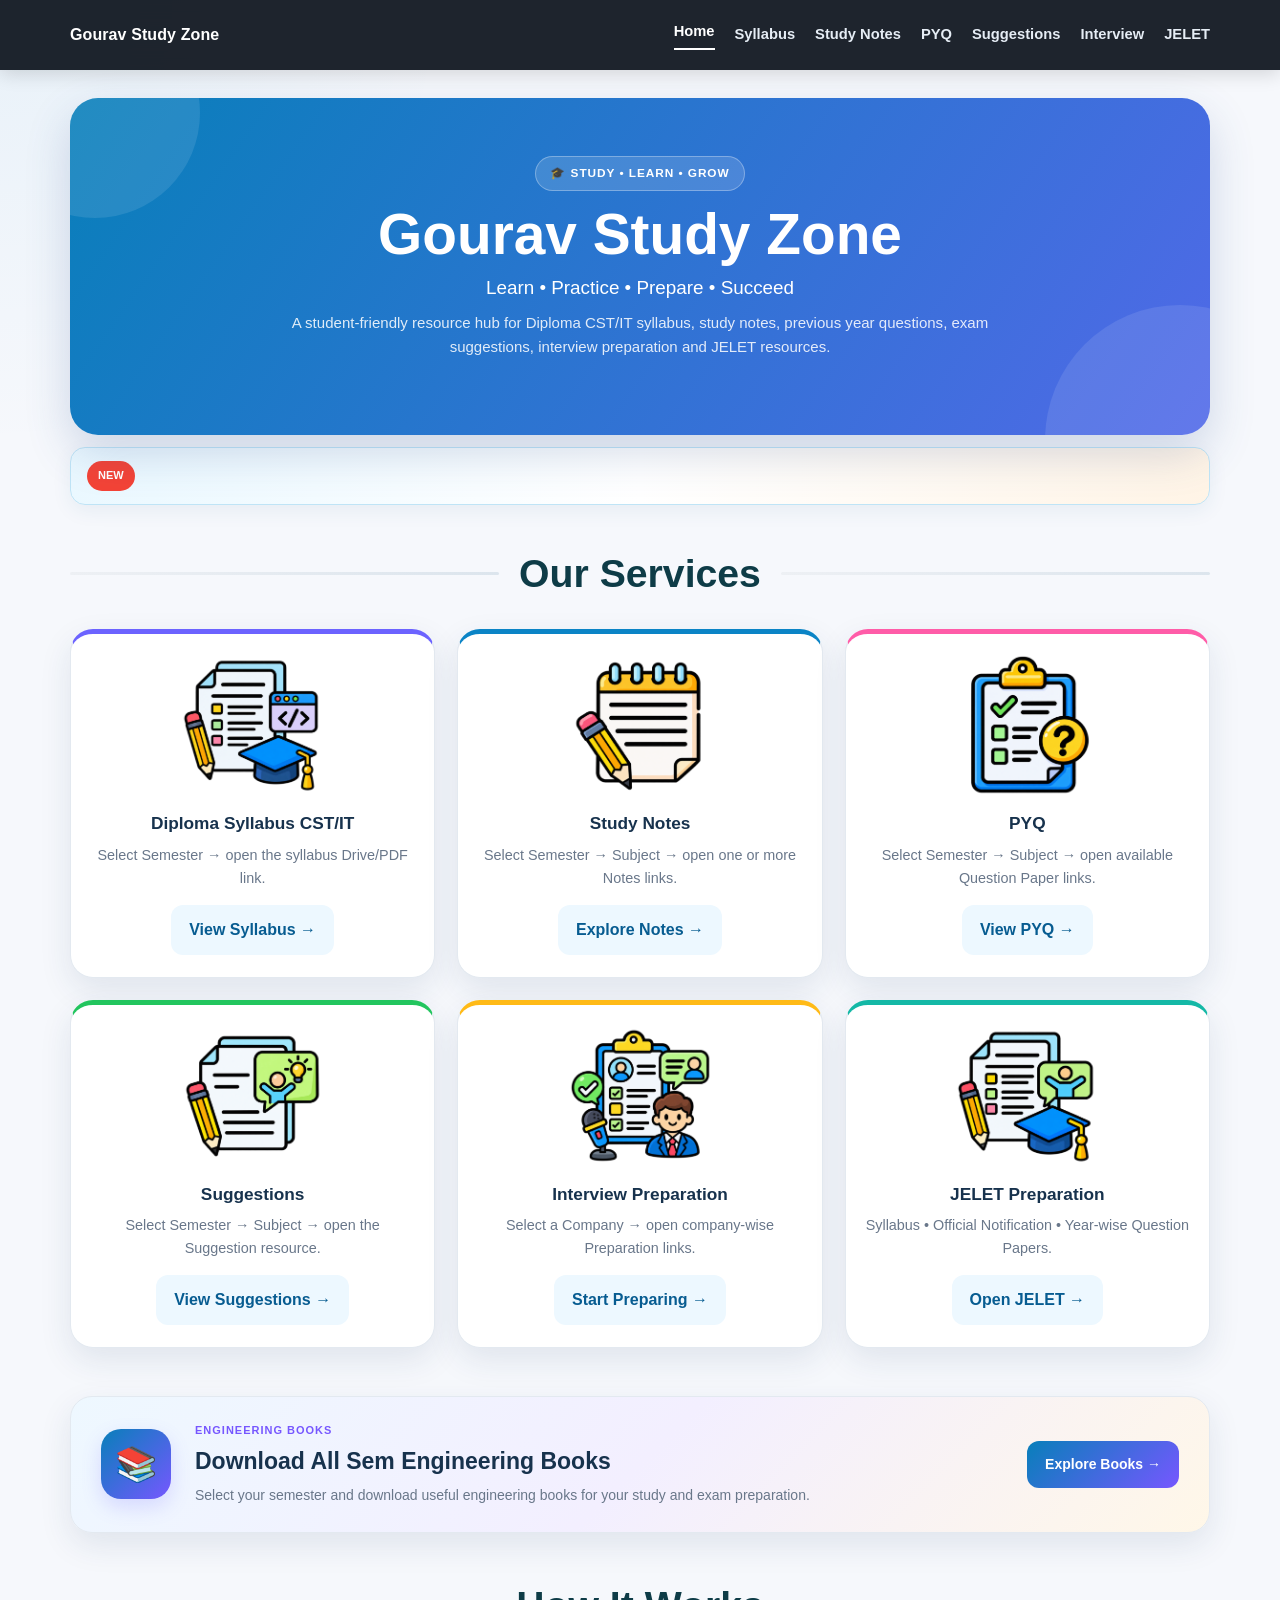
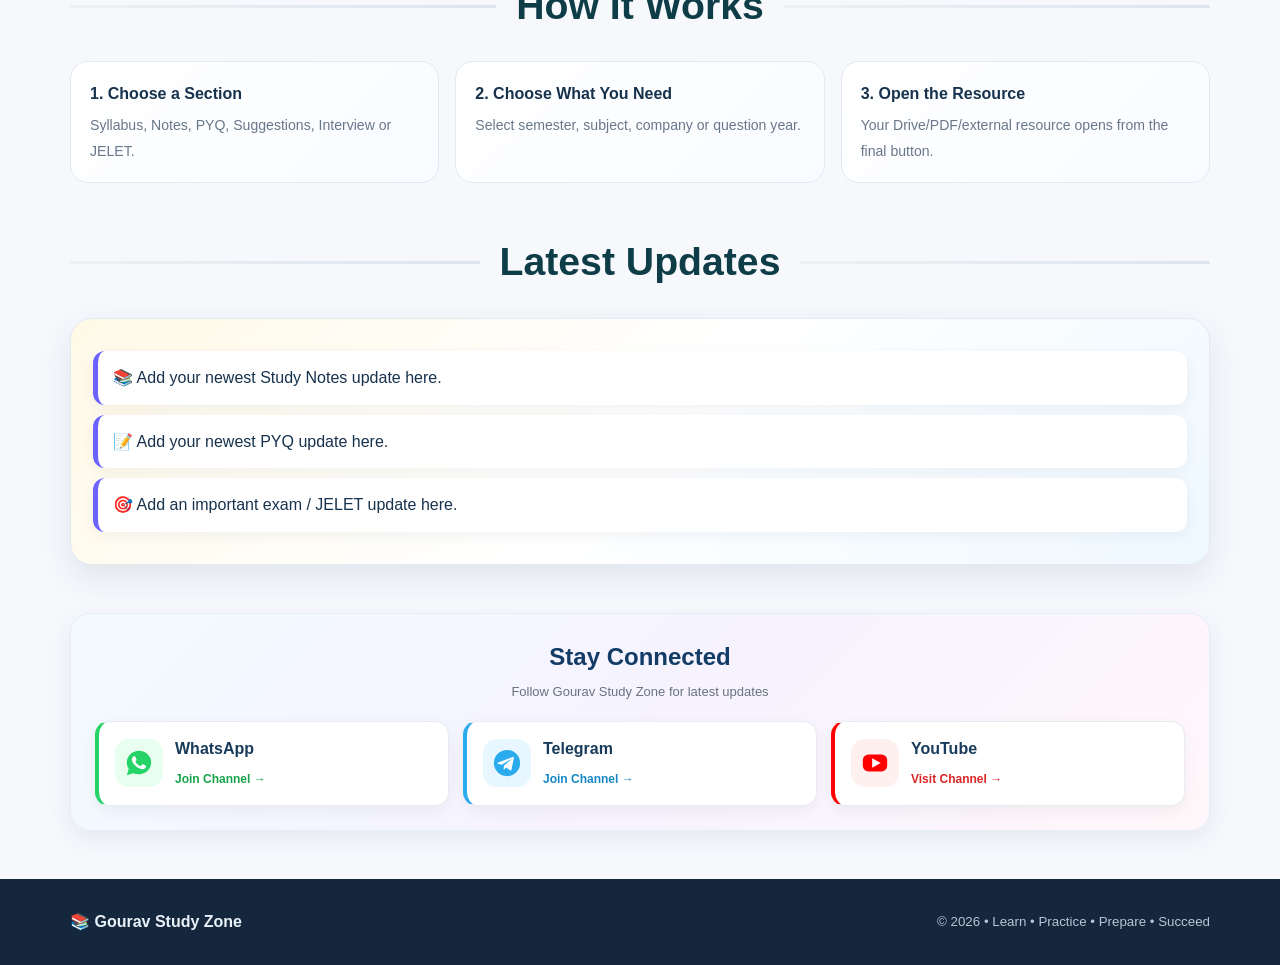
==== index.html @ ca278b8b "Remove hero actions from index.html Removed hero actions section with links to study notes and previ" ====
<!DOCTYPE html>
<html lang="en">
<head>
<meta charset="UTF-8">
<meta name="viewport" content="width=device-width,initial-scale=1">
<meta name="theme-color" content="#121922">
<title>Home | Gourav Study Zone</title>
<link rel="stylesheet" href="style.css">
</head>
<body>
<header class="site-header">
  <div class="container nav">
    <a class="brand" href="index.html"><span class="brand-logo">GS</span><span>Gourav Study Zone</span></a>
    <button class="menu-btn" aria-label="Open menu">☰</button>
    <nav class="nav-links"><a class="active" href="index.html">Home</a>
<a class="" href="syllabus.html">Syllabus</a>
<a class="" href="study-notes.html">Study Notes</a>
<a class="" href="pyq.html">PYQ</a>
<a class="" href="suggestions.html">Suggestions</a>
<a class="" href="interview.html">Interview</a>
<a class="" href="jelet.html">JELET</a></nav>
  </div>
</header>
<main class="container">

<section class="hero">
  <div class="hero-inner">
    <span class="hero-badge">🎓 STUDY • LEARN • GROW</span>
    <h1>Gourav Study Zone</h1>
    <p class="lead">Learn • Practice • Prepare • Succeed</p>
    <p class="desc">A student-friendly resource hub for Diploma CST/IT syllabus, study notes, previous year questions, exam suggestions, interview preparation and JELET resources.</p>

  </div>
</section>

<div class="notification">
  <span class="new-badge">NEW</span>
  <div class="ticker"><span data-notification></span></div>
</div>

<div class="section-heading"><h2>Our Services</h2></div>

<section class="services">
  <article class="service-card">
    <img class="service-icon" src="assets/icons/syllabus.png" alt="Diploma syllabus">
    <h3>Diploma Syllabus CST/IT</h3>
    <p>Select Semester → open the syllabus Drive/PDF link.</p>
    <a class="btn btn-soft" href="syllabus.html">View Syllabus →</a>
  </article>

  <article class="service-card">
    <img class="service-icon" src="assets/icons/notes.png" alt="Study notes">
    <h3>Study Notes</h3>
    <p>Select Semester → Subject → open one or more Notes links.</p>
    <a class="btn btn-soft" href="study-notes.html">Explore Notes →</a>
  </article>

  <article class="service-card">
    <img class="service-icon" src="assets/icons/pyq.png" alt="PYQ">
    <h3>PYQ</h3>
    <p>Select Semester → Subject → open available Question Paper links.</p>
    <a class="btn btn-soft" href="pyq.html">View PYQ →</a>
  </article>

  <article class="service-card">
    <img class="service-icon" src="assets/icons/suggestions.png" alt="Exam suggestions">
    <h3>Suggestions</h3>
    <p>Select Semester → Subject → open the Suggestion resource.</p>
    <a class="btn btn-soft" href="suggestions.html">View Suggestions →</a>
  </article>

  <article class="service-card">
    <img class="service-icon" src="assets/icons/interview.png" alt="Interview preparation">
    <h3>Interview Preparation</h3>
    <p>Select a Company → open company-wise Preparation links.</p>
    <a class="btn btn-soft" href="interview.html">Start Preparing →</a>
  </article>

  <article class="service-card">
    <img class="service-icon" src="assets/icons/jelet.png" alt="JELET preparation">
    <h3>JELET Preparation</h3>
    <p>Syllabus • Official Notification • Year-wise Question Papers.</p>
    <a class="btn btn-soft" href="jelet.html">Open JELET →</a>
  </article>
</section>

  <!-- =========================================
     ENGINEERING BOOKS SECTION
========================================= -->

<section class="books-home-section">

  <div class="books-home-icon">📚</div>

  <div class="books-home-content">
    <span class="books-small-title">ENGINEERING BOOKS</span>

    <h2>Download All Sem Engineering Books</h2>

    <p>
      Select your semester and download useful engineering books
      for your study and exam preparation.
    </p>
  </div>

  <a class="books-home-btn" href="books.html">
    Explore Books →
  </a>

</section>

</section>

<div class="section-heading"><h2>How It Works</h2></div>
<section class="how">
  <div class="how-card"><strong>1. Choose a Section</strong><span>Syllabus, Notes, PYQ, Suggestions, Interview or JELET.</span></div>
  <div class="how-card"><strong>2. Choose What You Need</strong><span>Select semester, subject, company or question year.</span></div>
  <div class="how-card"><strong>3. Open the Resource</strong><span>Your Drive/PDF/external resource opens from the final button.</span></div>
</section>

<div class="section-heading"><h2>Latest Updates</h2></div>
<section class="updates" data-updates></section>

<!-- =========================
     SOCIAL MEDIA
========================= -->

<section class="compact-social">

  <div class="compact-social-title">
    <h2>Stay Connected</h2>
    <p>Follow Gourav Study Zone for latest updates</p>
  </div>

  <div class="compact-social-grid">

    <!-- WhatsApp -->
    <a
      class="compact-social-card whatsapp-card"
      href="https://whatsapp.com/channel/0029VbCXHK9BlHpl02dTrw2X"
      target="_blank"
      rel="noopener noreferrer">

      <div class="compact-icon whatsapp-icon">
        <svg viewBox="0 0 32 32">
          <path
            fill="#25D366"
            d="M16 3C8.83 3 3 8.59 3 15.47c0 2.39.71 4.73 2.06 6.73L3 29l7.03-1.96A13.4 13.4 0 0016 28c7.17 0 13-5.59 13-12.53S23.17 3 16 3z"/>
          <path
            fill="white"
            d="M22.77 18.62c-.37-.18-2.18-1.04-2.52-1.16-.34-.12-.59-.18-.84.18-.25.36-.97 1.16-1.19 1.4-.22.24-.43.27-.81.09-2.2-1.06-3.65-1.89-5.11-4.29-.39-.65.39-.6 1.1-2 .12-.24.06-.45-.03-.63-.09-.18-.84-1.95-1.15-2.67-.3-.72-.61-.62-.84-.63h-.72c-.25 0-.65.09-.99.45-.34.36-1.31 1.25-1.31 3.04 0 1.79 1.34 3.52 1.52 3.76.19.24 2.63 3.9 6.38 5.47.89.37 1.59.59 2.13.75.89.27 1.71.23 2.35.14.72-.1 2.18-.87 2.49-1.71.31-.84.31-1.56.22-1.71-.09-.15-.34-.24-.71-.42z"/>
        </svg>
      </div>

      <div class="compact-social-info">
        <h3>WhatsApp</h3>
        <span>Join Channel →</span>
      </div>

    </a>


    <!-- Telegram -->
    <a
      class="compact-social-card telegram-card"
      href="https://t.me/+R5hBGUel7q0bHNht"
      target="_blank"
      rel="noopener noreferrer">

      <div class="compact-icon telegram-icon">
        <svg viewBox="0 0 32 32">
          <circle cx="16" cy="16" r="14" fill="#2AABEE"/>
          <path
            fill="white"
            d="M23.5 9.5L20.8 23c-.2.95-.75 1.18-1.52.73l-4.1-2.93-1.98 1.85c-.22.21-.4.38-.82.38l.29-4.03 7.54-6.59c.33-.28-.07-.44-.51-.16l-9.32 5.66-4.01-1.21c-.87-.27-.89-.84.18-1.24l15.67-5.85c.73-.26 1.36.17 1.28.89z"/>
        </svg>
      </div>

      <div class="compact-social-info">
        <h3>Telegram</h3>
        <span>Join Channel →</span>
      </div>

    </a>


    <!-- YouTube -->
    <a
      class="compact-social-card youtube-card"
      href="https://youtube.com/@gouravstudyzone"
      target="_blank"
      rel="noopener noreferrer">

      <div class="compact-icon youtube-icon">
        <svg viewBox="0 0 32 32">
          <rect x="3" y="7" width="26" height="18" rx="6" fill="#FF0000"/>
          <polygon points="13,11 22,16 13,21" fill="white"/>
        </svg>
      </div>

      <div class="compact-social-info">
        <h3>YouTube</h3>
        <span>Visit Channel →</span>
      </div>

    </a>

  </div>

</section>

</main>
<footer class="site-footer">
  <div class="container footer-inner">
    <strong>📚 Gourav Study Zone</strong>
    <small>© <span data-year></span> • Learn • Practice • Prepare • Succeed</small>
  </div>
</footer>
<script src="data.js"></script>
<script src="script.js"></script>

</body>
</html>
---- style.css ----
:root{
  --bg:#f6f8fc;
  --surface:#ffffff;
  --surface-soft:#f9fbfe;
  --text:#17324d;
  --muted:#69778a;
  --blue:#0b84c6;
  --blue-dark:#075c91;
  --purple:#6c63ff;
  --teal:#14b8a6;
  --pink:#ff5ca8;
  --yellow:#ffba17;
  --green:#22c55e;
  --red:#f44336;
  --border:#e3e9f0;
  --shadow:0 12px 32px rgba(27,63,97,.10);
  --shadow-hover:0 18px 42px rgba(27,63,97,.16);
}

*{box-sizing:border-box}
html{scroll-behavior:smooth}
body{
  margin:0;
  background:
    radial-gradient(circle at top left, rgba(11,132,198,.06), transparent 28rem),
    var(--bg);
  color:var(--text);
  font-family:Inter,Arial,Helvetica,sans-serif;
  line-height:1.6;
}
img{max-width:100%;display:block}
a{color:inherit}
button,input{font:inherit}
.container{width:min(1140px,92%);margin-inline:auto}

/* Header */
.site-header{
  position:sticky;
  top:0;
  z-index:100;
  background:rgba(18,25,34,.95);
  backdrop-filter:blur(12px);
  box-shadow:0 4px 18px rgba(0,0,0,.14);
}
.nav{
  min-height:70px;
  display:flex;
  align-items:center;
  justify-content:space-between;
  gap:22px;
}
.brand{
  display:flex;
  align-items:center;
  gap:10px;
  text-decoration:none;
  color:#fff;
  font-weight:900;
  letter-spacing:.1px;
}
.brand-logo{
  width:42px;
  height:42px;
  display:grid;
  place-items:center;
  border-radius:13px;
  background:linear-gradient(135deg,var(--blue),var(--purple));
  box-shadow:0 7px 18px rgba(108,99,255,.28);
}
.nav-links{
  display:flex;
  align-items:center;
  gap:20px;
}
.nav-links a{
  color:#e6edf5;
  text-decoration:none;
  font-size:.92rem;
  font-weight:750;
}
.nav-links a:hover,.nav-links a.active{color:#fff}
.nav-links a.active{border-bottom:2px solid #fff;padding-bottom:5px}
.menu-btn{
  display:none;
  border:0;
  color:#fff;
  background:#263442;
  border-radius:10px;
  padding:9px 12px;
  cursor:pointer;
}

/* Hero */
.hero{
  position:relative;
  overflow:hidden;
  margin:28px auto 12px;
  padding:58px 24px 52px;
  text-align:center;
  border-radius:28px;
  color:#fff;
  background:linear-gradient(125deg,#087fba,#5169e8,#7657ff,#14b8a6);
  background-size:300% 300%;
  animation:heroGradient 10s ease infinite;
  box-shadow:0 18px 46px rgba(43,78,145,.20);
}
@keyframes heroGradient{
  0%{background-position:0% 50%}
  50%{background-position:100% 50%}
  100%{background-position:0% 50%}
}
.hero::before,.hero::after{
  content:"";
  position:absolute;
  border-radius:50%;
  background:rgba(255,255,255,.10);
}
.hero::before{width:210px;height:210px;left:-80px;top:-90px}
.hero::after{width:270px;height:270px;right:-105px;bottom:-140px}
.hero-inner{position:relative;z-index:2}
.hero-badge{
  display:inline-block;
  padding:7px 14px;
  border:1px solid rgba(255,255,255,.30);
  background:rgba(255,255,255,.14);
  border-radius:999px;
  font-size:.74rem;
  font-weight:850;
  letter-spacing:.08em;
}
.hero h1{
  margin:14px 0 8px;
  font-size:clamp(2.1rem,5.6vw,3.55rem);
  line-height:1.05;
}
.hero .lead{font-size:clamp(1rem,2vw,1.18rem);margin:0 0 8px}
.hero .desc{
  max-width:720px;
  margin:0 auto 24px;
  color:rgba(255,255,255,.86);
  font-size:.94rem;
}
.hero-actions{display:flex;justify-content:center;gap:12px;flex-wrap:wrap}
.btn{
  display:inline-flex;
  align-items:center;
  justify-content:center;
  gap:8px;
  padding:12px 18px;
  border-radius:12px;
  text-decoration:none;
  font-weight:850;
  border:0;
  cursor:pointer;
  transition:.25s ease;
}
.btn:hover{transform:translateY(-3px)}
.btn-primary{background:linear-gradient(135deg,#ffd853,#ffb300);color:#193550}
.btn-light{background:#fff;color:var(--blue)}
.btn-blue{background:var(--blue);color:#fff}
.btn-soft{background:#edf8ff;color:var(--blue-dark)}
.btn-green{background:#eafbf0;color:#14833c}

/* Ticker */
.notification{
  display:flex;
  align-items:center;
  gap:12px;
  margin:12px auto 36px;
  padding:13px 16px;
  border-radius:15px;
  border:1px solid #bfe4f6;
  background:linear-gradient(90deg,#eaf8ff,#fff,#fff4e6);
  box-shadow:0 6px 20px rgba(31,86,129,.07);
  overflow:hidden;
}
.new-badge{
  flex:0 0 auto;
  border-radius:999px;
  background:var(--red);
  color:#fff;
  padding:6px 11px;
  font-size:.69rem;
  font-weight:900;
}
.ticker{overflow:hidden;white-space:nowrap;flex:1}
.ticker span{
  display:inline-block;
  padding-left:100%;
  font-weight:750;
  font-size:.9rem;
  animation:tickerMove 18s linear infinite;
}
@keyframes tickerMove{to{transform:translateX(-100%)}}
.notification:hover .ticker span{animation-play-state:paused}

/* headings */
.section-heading{
  display:flex;
  align-items:center;
  gap:20px;
  margin:38px 0 24px;
}
.section-heading::before,.section-heading::after{
  content:"";
  height:3px;
  flex:1;
  background:linear-gradient(90deg,#edf0f4,#dce5ed);
  border-radius:99px;
}
.section-heading h2{
  margin:0;
  color:#0e3c47;
  white-space:nowrap;
  font-size:clamp(1.7rem,4vw,2.45rem);
}

/* service cards */
.services{
  display:grid;
  grid-template-columns:repeat(3,1fr);
  gap:22px;
  margin-bottom:48px;
}
.service-card{
  background:var(--surface);
  border:1px solid var(--border);
  border-radius:23px;
  padding:18px 18px 22px;
  text-align:center;
  box-shadow:var(--shadow);
  transition:.25s ease;
}
.service-card:hover{transform:translateY(-7px);box-shadow:var(--shadow-hover)}
.service-card:nth-child(1){border-top:5px solid var(--purple)}
.service-card:nth-child(2){border-top:5px solid var(--blue)}
.service-card:nth-child(3){border-top:5px solid var(--pink)}
.service-card:nth-child(4){border-top:5px solid var(--green)}
.service-card:nth-child(5){border-top:5px solid var(--yellow)}
.service-card:nth-child(6){border-top:5px solid var(--teal)}
.service-icon{
  width:150px;
  height:150px;
  object-fit:contain;
  margin:0 auto 8px;
}
.service-card h3{margin:8px 0 6px;font-size:1.08rem}
.service-card p{margin:0 0 15px;color:var(--muted);font-size:.9rem}

/* regular page hero */
.page-hero{
  margin:28px 0 24px;
  padding:38px 26px;
  border-radius:23px;
  background:linear-gradient(135deg,#eaf8ff,#f2efff,#fff8ee);
  border:1px solid var(--border);
  box-shadow:var(--shadow);
}
.page-hero .crumbs{font-size:.83rem;color:var(--muted);margin-bottom:9px}
.page-hero .crumbs a{text-decoration:none;color:var(--blue)}
.page-hero h1{margin:0 0 7px;font-size:clamp(2rem,5vw,3.1rem)}
.page-hero p{margin:0;color:var(--muted)}

/* Semester cards */
.semester-grid{
  display:grid;
  grid-template-columns:repeat(3,1fr);
  gap:18px;
  margin-bottom:48px;
}
.semester-card{
  position:relative;
  overflow:hidden;
  background:#fff;
  border:1px solid var(--border);
  border-radius:20px;
  padding:24px;
  box-shadow:var(--shadow);
  transition:.25s ease;
}
.semester-card::after{
  content:"";
  position:absolute;
  width:100px;height:100px;border-radius:50%;
  right:-42px;top:-40px;background:rgba(108,99,255,.08)
}
.semester-card:hover{transform:translateY(-5px)}
.semester-number{
  display:inline-flex;
  width:46px;height:46px;
  align-items:center;justify-content:center;
  border-radius:13px;
  background:linear-gradient(135deg,#e9f7ff,#f0edff);
  font-weight:900;
  color:var(--purple);
}
.semester-card h3{margin:12px 0 5px}
.semester-card p{color:var(--muted);font-size:.9rem;margin:0 0 14px}

/* Subject / resource cards */
.toolbar{
  display:flex;
  justify-content:space-between;
  align-items:center;
  gap:14px;
  flex-wrap:wrap;
  margin:4px 0 20px;
}
.search{
  width:min(430px,100%);
  border:1px solid var(--border);
  border-radius:12px;
  background:#fff;
  padding:12px 14px;
  outline:none;
}
.search:focus{border-color:#9bd7f3;box-shadow:0 0 0 4px rgba(11,132,198,.08)}
.resource-grid{
  display:grid;
  grid-template-columns:repeat(2,1fr);
  gap:18px;
  margin-bottom:48px;
}
.resource-card{
  background:#fff;
  border:1px solid var(--border);
  border-radius:20px;
  padding:22px;
  box-shadow:var(--shadow);
}
.resource-card h3{margin:0 0 5px}
.resource-card .meta{color:var(--muted);font-size:.88rem;margin-bottom:14px}
.link-list{display:grid;gap:10px}
.resource-link{
  display:flex;
  align-items:center;
  justify-content:space-between;
  gap:14px;
  padding:11px 13px;
  border-radius:11px;
  border:1px solid var(--border);
  background:#f8fafc;
  text-decoration:none;
  font-weight:750;
  font-size:.9rem;
}
.resource-link:hover{background:#edf8ff;border-color:#c6e8f7}
.resource-link.disabled{opacity:.58;cursor:not-allowed}
.resource-link small{font-weight:700;color:var(--blue)}
.empty{
  padding:32px;
  border:1px dashed #cfd9e3;
  background:#fff;
  border-radius:18px;
  text-align:center;
  color:var(--muted);
  grid-column:1/-1;
}

/* Interview */
.company-grid{
  display:grid;
  grid-template-columns:repeat(2,1fr);
  gap:18px;
  margin-bottom:48px;
}
.company-card{
  background:#fff;border:1px solid var(--border);border-radius:20px;padding:22px;box-shadow:var(--shadow)
}
.company-title{display:flex;align-items:center;gap:12px;margin-bottom:12px}
.company-avatar{
  width:48px;height:48px;border-radius:14px;display:grid;place-items:center;
  background:linear-gradient(135deg,#eaf8ff,#f1efff);font-size:1.5rem
}
.company-card h3{margin:0}
.company-card p{margin:3px 0 0;color:var(--muted);font-size:.88rem}

/* JELET */
.jelet-top{
  display:grid;
  grid-template-columns:repeat(2,1fr);
  gap:18px;
  margin-bottom:28px;
}
.jelet-feature{
  background:#fff;border:1px solid var(--border);border-radius:20px;padding:24px;box-shadow:var(--shadow)
}
.jelet-feature .big-icon{font-size:2.3rem}
.jelet-feature h3{margin:8px 0 6px}
.jelet-feature p{color:var(--muted);font-size:.9rem}

/* How it works */
.how{
  display:grid;
  grid-template-columns:repeat(3,1fr);
  gap:16px;
  margin-bottom:48px;
}
.how-card{
  background:linear-gradient(135deg,#fff,#f8fbff);
  border:1px solid var(--border);
  border-radius:18px;
  padding:19px;
}
.how-card strong{display:block;margin-bottom:5px}
.how-card span{color:var(--muted);font-size:.88rem}

/* Latest */
.updates{
  background:linear-gradient(135deg,#fff9e7,#fff,#eef8ff);
  border:1px solid var(--border);
  border-radius:22px;
  padding:22px;
  box-shadow:var(--shadow);
  margin-bottom:48px;
}
.update-item{
  background:#fff;
  padding:14px 15px;
  margin:10px 0;
  border-radius:12px;
  border-left:5px solid var(--purple);
  box-shadow:0 4px 14px rgba(24,53,80,.06);
}

/* Footer */
.site-footer{
  margin-top:48px;
  background:#14273d;
  color:#eaf1f8;
  padding:30px 0;
}
.footer-inner{
  display:flex;align-items:center;justify-content:space-between;gap:20px;flex-wrap:wrap
}
.footer-inner small{color:#b8c5d3}

/* Utilities */
.hidden{display:none!important}
.notice-box{
  padding:14px 16px;
  margin:0 0 22px;
  border-radius:14px;
  background:#fff8df;
  border:1px solid #eedc9a;
  color:#68530d;
  font-size:.9rem;
}

@media(max-width:920px){
  .services,.semester-grid{grid-template-columns:repeat(2,1fr)}
  .how{grid-template-columns:1fr}
}
@media(max-width:720px){
  .menu-btn{display:block}
  .nav-links{
    display:none;
    position:absolute;
    top:72px;
    left:4%;
    right:4%;
    flex-direction:column;
    align-items:stretch;
    padding:14px;
    background:#1b2836;
    border-radius:14px;
    box-shadow:0 12px 28px rgba(0,0,0,.22);
  }
  .nav-links.open{display:flex}
  .nav-links a{padding:8px 7px}
  .resource-grid,.company-grid,.jelet-top{grid-template-columns:1fr}
}
@media(max-width:620px){
  .container{width:min(94%,1140px)}
  .hero{padding:42px 15px 38px;border-radius:21px}
  .notification{margin-bottom:28px}
  .services,.semester-grid{grid-template-columns:1fr}
  .service-icon{width:132px;height:132px}
  .section-heading{gap:10px}
  .section-heading h2{font-size:1.65rem}
  .page-hero{padding:29px 19px}
}

/* =========================================
   COMPACT SOCIAL MEDIA SECTION
========================================= */

.compact-social{
    margin:32px 0 20px;
    padding:24px;

    border-radius:20px;

    background:
        linear-gradient(
            135deg,
            #F2FAFF,
            #F6F3FF,
            #FFF7FA
        );

    border:1px solid #E7EDF5;

    box-shadow:
        0 8px 24px rgba(30,70,120,0.08);
}


/* Heading */

.compact-social-title{
    text-align:center;
    margin-bottom:18px;
}

.compact-social-title h2{
    margin:0;

    font-size:24px;
    color:#123B66;
}

.compact-social-title p{
    margin:6px 0 0;

    font-size:13px;
    color:#6B7280;
}


/* Grid */

.compact-social-grid{
    display:grid;

    grid-template-columns:
        repeat(3,1fr);

    gap:14px;
}


/* Card */

.compact-social-card{
    display:flex;

    align-items:center;

    gap:12px;

    padding:14px 16px;

    min-height:76px;

    background:#FFFFFF;

    border-radius:14px;

    text-decoration:none;

    color:inherit;

    border:1px solid #E8ECF1;

    box-shadow:
        0 5px 15px rgba(0,0,0,0.05);

    transition:
        transform .25s ease,
        box-shadow .25s ease;
}


.compact-social-card:hover{
    transform:translateY(-4px);

    box-shadow:
        0 10px 22px rgba(0,0,0,0.10);
}


/* Different Cards */

.whatsapp-card{
    border-left:4px solid #25D366;
}

.telegram-card{
    border-left:4px solid #2AABEE;
}

.youtube-card{
    border-left:4px solid #FF0000;
}


/* Icon */

.compact-icon{
    width:48px;
    height:48px;

    flex-shrink:0;

    display:flex;

    align-items:center;
    justify-content:center;

    border-radius:14px;
}


.compact-icon svg{
    width:30px;
    height:30px;
}


.whatsapp-icon{
    background:#E8FFF0;
}

.telegram-icon{
    background:#E8F7FF;
}

.youtube-icon{
    background:#FFF0F0;
}


/* Text */

.compact-social-info{
    text-align:left;
}


.compact-social-info h3{
    margin:0 0 4px;

    font-size:16px;

    color:#183B5B;
}


.compact-social-info span{
    font-size:12px;

    font-weight:700;
}


/* Individual Link Color */

.whatsapp-card span{
    color:#16A34A;
}

.telegram-card span{
    color:#1687C5;
}

.youtube-card span{
    color:#DC2626;
}


/* =========================================
MOBILE
========================================= */

@media(max-width:700px){

    .compact-social{
        padding:18px 14px;
        margin-top:25px;
    }


    .compact-social-title h2{
        font-size:21px;
    }


    .compact-social-grid{
        grid-template-columns:1fr;

        gap:10px;
    }


    .compact-social-card{
        min-height:68px;

        padding:11px 13px;
    }


    .compact-icon{
        width:43px;
        height:43px;
    }


    .compact-icon svg{
        width:27px;
        height:27px;
    }

}

/* ==================================================
SELECTED SUBJECT NOTES - FULL WIDTH ONLY
================================================== */

/* যখন resource-grid এর ভিতরে শুধু একটি resource card থাকবে */
.resource-grid > .resource-card:only-child{
    grid-column:1 / -1;
    width:100%;
    max-width:none;
}


/* Selected subject-এর notes rows পুরো width */
.resource-grid > .resource-card:only-child .link-list{
    width:100%;
}

.resource-grid > .resource-card:only-child .resource-link{
    width:100%;
}

/* Remove GS logo from header */
.brand-logo{
    display:none !important;
}

/* Remove extra gap beside brand text */
.brand{
    gap:0 !important;
}

/* ==================================================
   ENGINEERING BOOKS HOME SECTION
================================================== */

.books-home-section{
    display:flex;
    align-items:center;
    gap:20px;

    margin:10px 0 42px;

    padding:24px 28px;

    border-radius:22px;

    background:
        linear-gradient(
            135deg,
            #eef8ff,
            #f3efff,
            #fff7e8
        );

    border:1px solid var(--border);

    box-shadow:var(--shadow);

    transition:.3s ease;
}

.books-home-section:hover{
    transform:translateY(-4px);
    box-shadow:var(--shadow-hover);
}


/* Icon */

.books-home-icon{
    width:70px;
    height:70px;

    flex-shrink:0;

    display:flex;
    align-items:center;
    justify-content:center;

    border-radius:20px;

    background:
        linear-gradient(
            135deg,
            #087fba,
            #7657ff
        );

    font-size:34px;

    box-shadow:
        0 8px 20px rgba(108,99,255,.20);
}


/* Content */

.books-home-content{
    flex:1;
}

.books-small-title{
    display:block;

    margin-bottom:3px;

    color:#7657ff;

    font-size:11px;
    font-weight:900;

    letter-spacing:1px;
}

.books-home-content h2{
    margin:0 0 5px;

    color:#17324d;

    font-size:23px;
}

.books-home-content p{
    margin:0;

    color:var(--muted);

    font-size:14px;
}


/* Button */

.books-home-btn{
    flex-shrink:0;

    padding:12px 18px;

    border-radius:12px;

    background:
        linear-gradient(
            135deg,
            #087fba,
            #7657ff
        );

    color:white;

    text-decoration:none;

    font-size:14px;
    font-weight:800;

    transition:.25s ease;
}

.books-home-btn:hover{
    transform:translateY(-2px);
}


/* Mobile */

@media(max-width:700px){

    .books-home-section{
        flex-direction:column;

        text-align:center;

        padding:22px 18px;
    }

    .books-home-icon{
        width:60px;
        height:60px;

        font-size:29px;
    }

    .books-home-content h2{
        font-size:20px;
    }

    .books-home-btn{
        width:100%;
    }

}

/* ==================================================
   ENGINEERING BOOK CARDS
================================================== */

.book-card{
    display:flex;

    flex-direction:column;

    justify-content:space-between;

    gap:18px;
}


.book-card-top{
    display:flex;

    align-items:flex-start;

    gap:14px;
}


.book-icon{
    width:50px;
    height:50px;

    flex-shrink:0;

    display:flex;

    align-items:center;
    justify-content:center;

    border-radius:14px;

    background:
        linear-gradient(
            135deg,
            #eaf8ff,
            #f1efff
        );

    font-size:27px;
}


.book-card h3{
    margin:0 0 4px;
}


.book-download{
    width:100%;
}


.book-disabled{
    width:100%;

    background:#f0f3f7;

    color:#8895a5;

    cursor:not-allowed;
}


/* Desktop - Books 2 columns */

#booksGrid{
    grid-template-columns:
        repeat(2,1fr);
}


/* Mobile */

@media(max-width:720px){

    #booksGrid{
        grid-template-columns:1fr;
    }

}

/* Engineering Books section full width */

.books-home-section{
    width:100% !important;
    max-width:none !important;

    display:flex;
    align-items:center;

    gap:24px;

    margin:10px 0 42px;

    padding:25px 30px;
}

.books-home-content{
    flex:1;
}
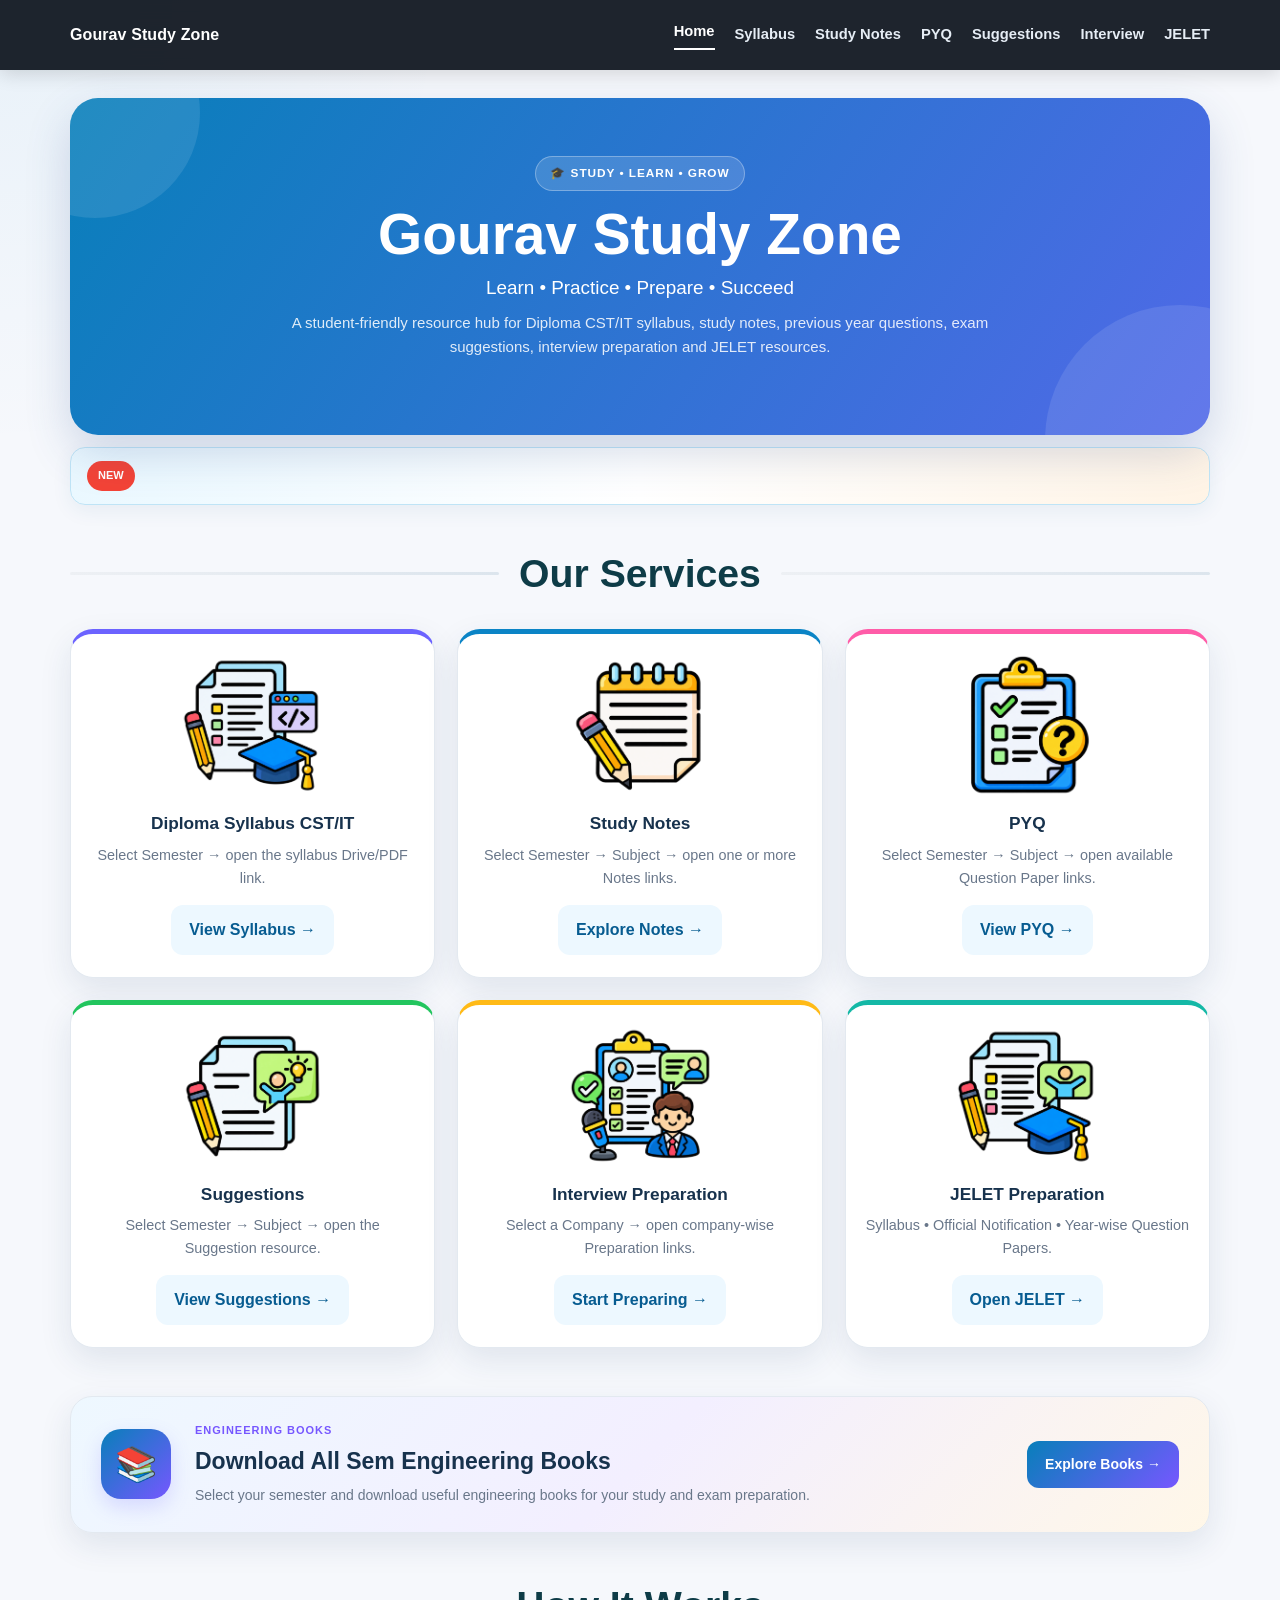
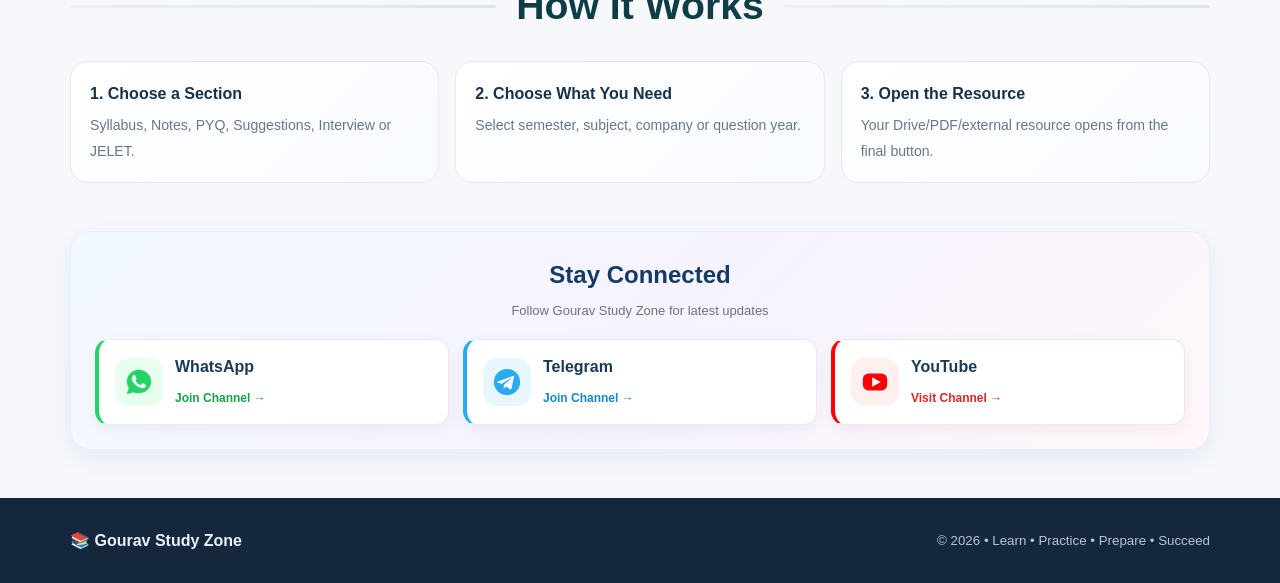
==== commit 79e95424: "Remove 'Latest Updates' section from index.html Removed 'Latest Updates' section and adjusted closin" ====
--- a/index.html
+++ b/index.html
@@ -118,8 +118,6 @@
   <div class="how-card"><strong>3. Open the Resource</strong><span>Your Drive/PDF/external resource opens from the final button.</span></div>
 </section>
 
-<div class="section-heading"><h2>Latest Updates</h2></div>
-<section class="updates" data-updates></section>
 
 <!-- =========================
      SOCIAL MEDIA
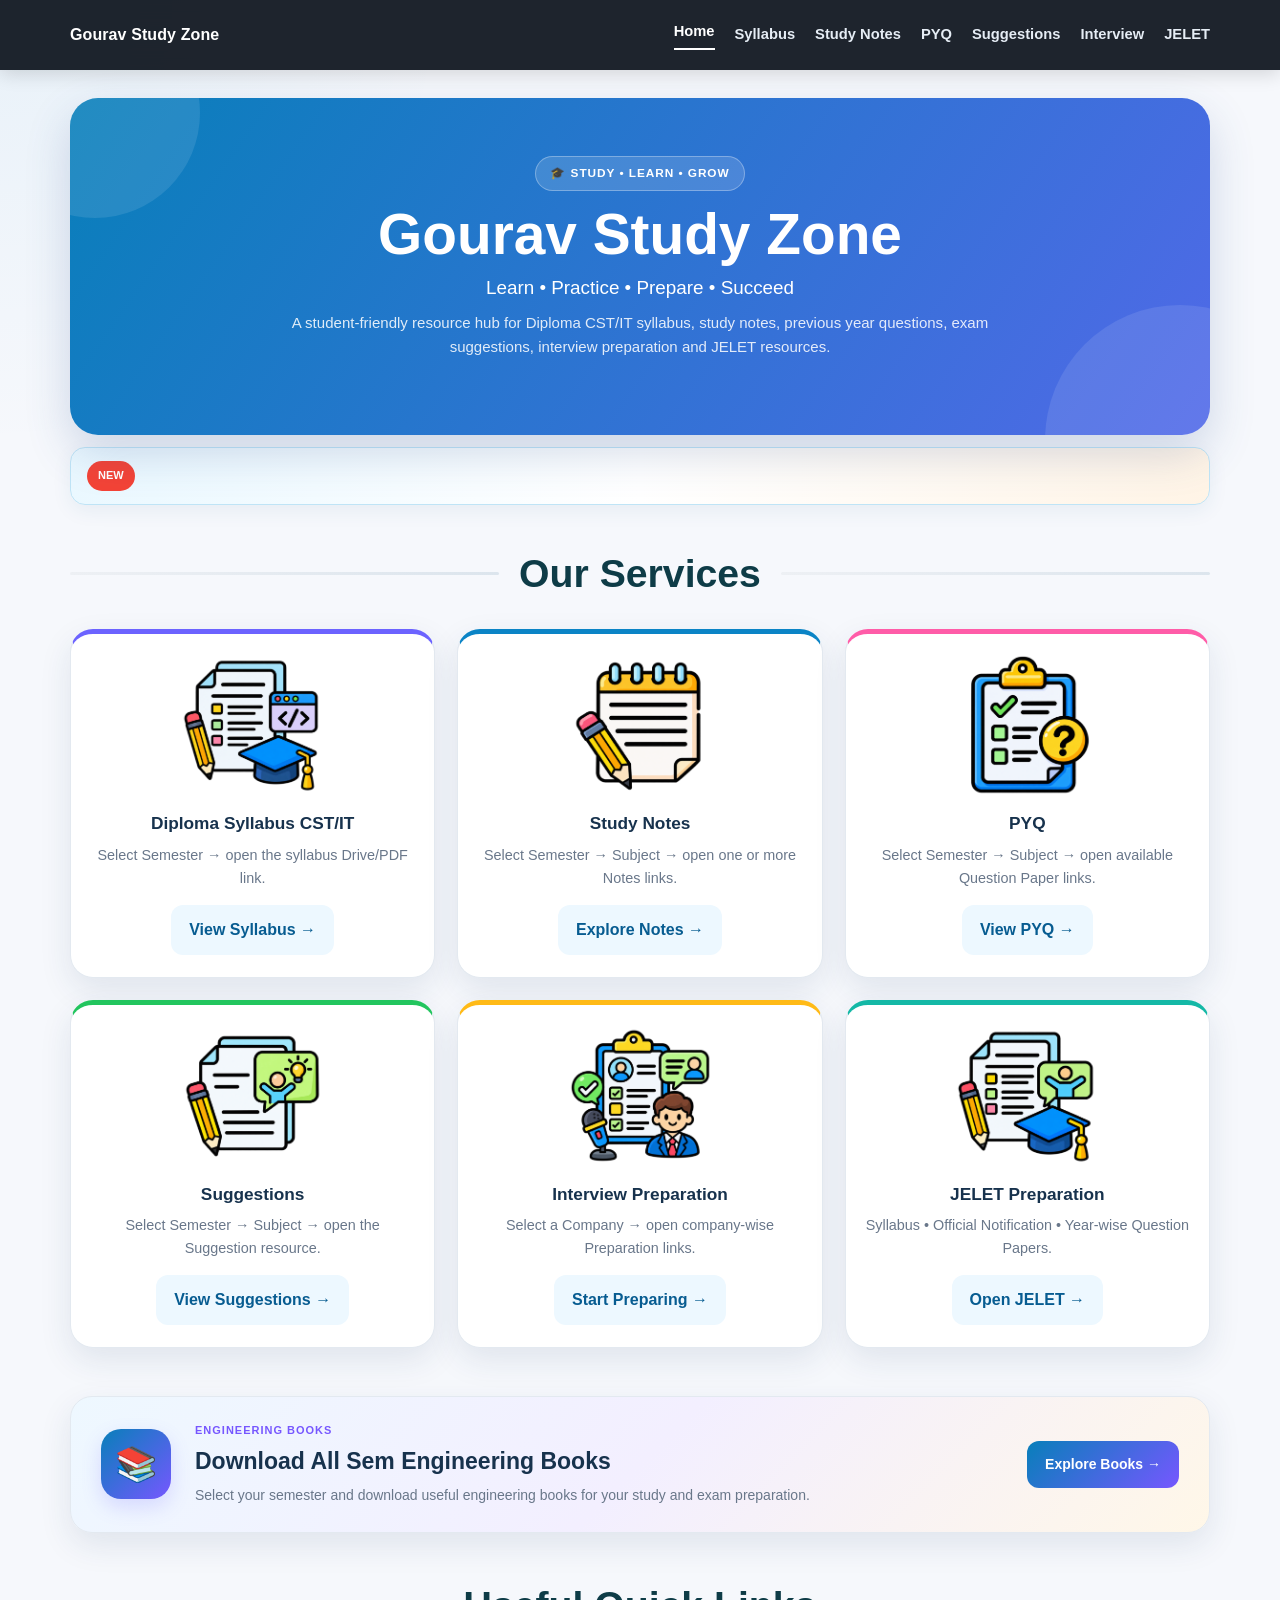
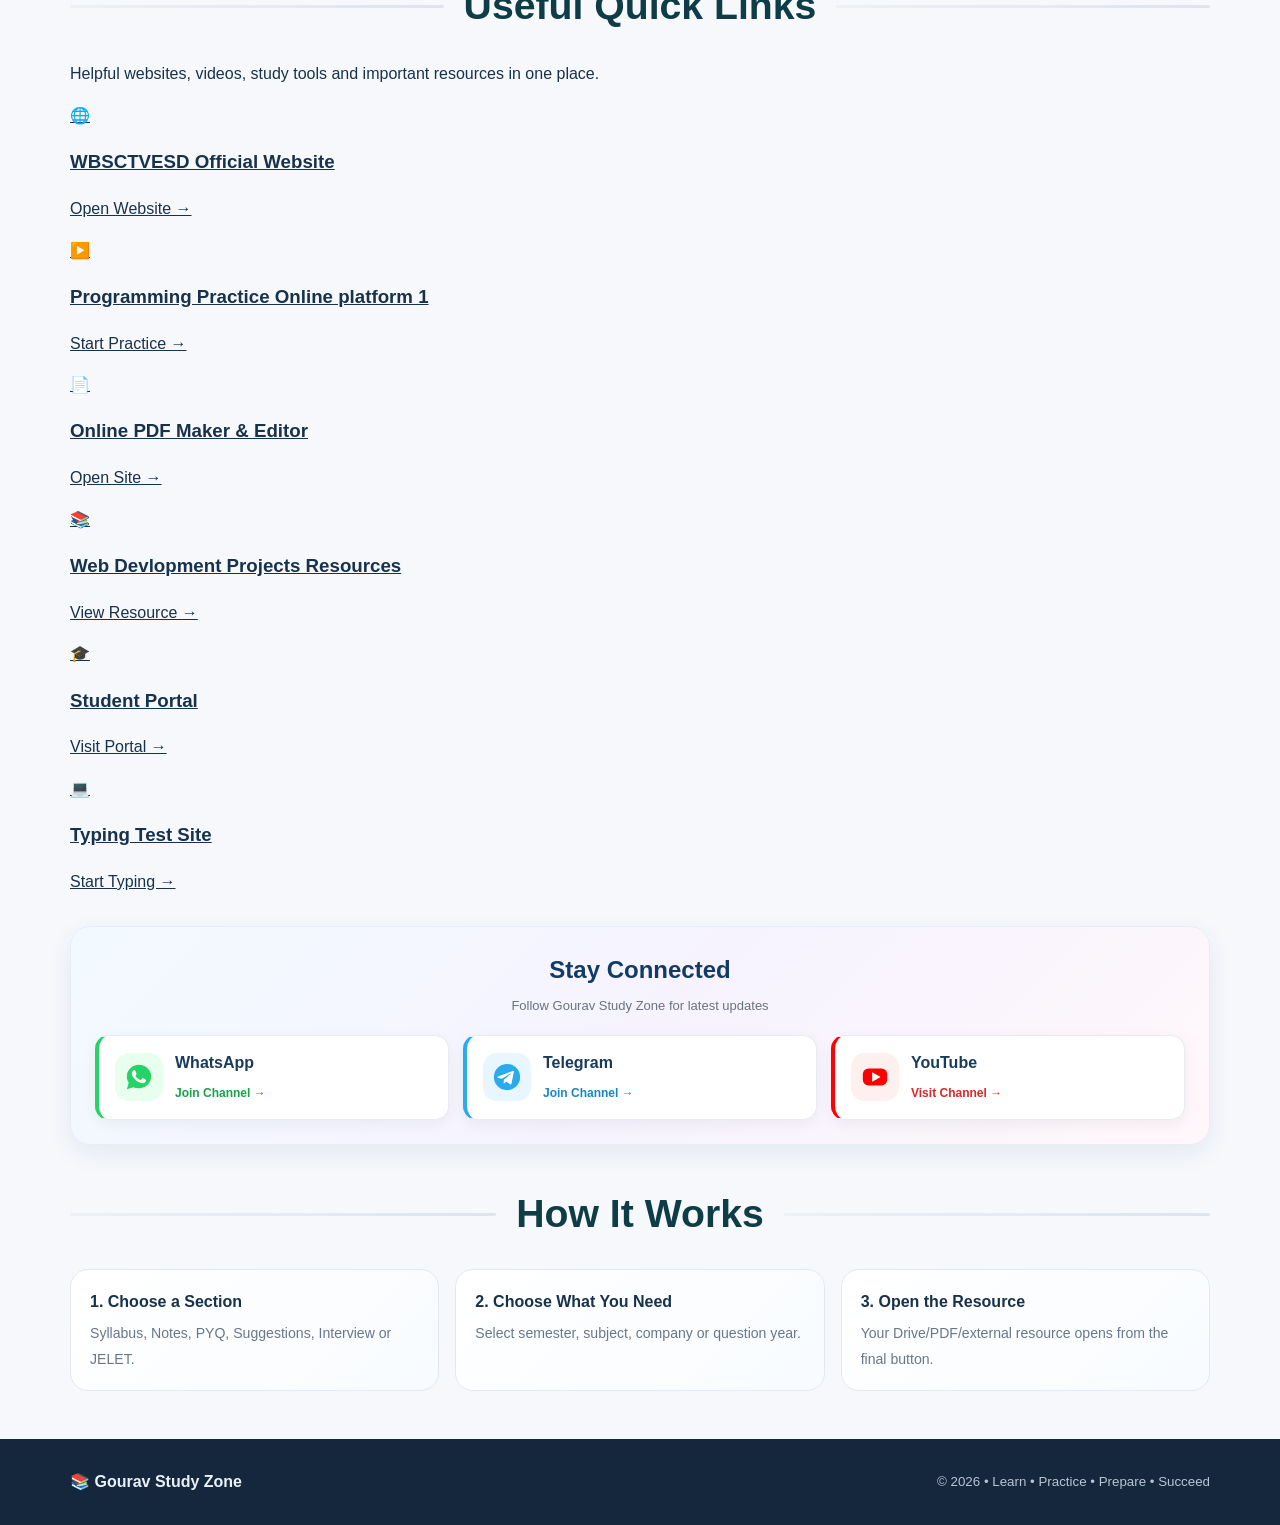
==== commit a76055ed: "Add quick links and how it works section Added useful quick links and a section on how the platform " ====
--- a/index.html
+++ b/index.html
@@ -111,13 +111,71 @@
 
 </section>
 
-<div class="section-heading"><h2>How It Works</h2></div>
-<section class="how">
-  <div class="how-card"><strong>1. Choose a Section</strong><span>Syllabus, Notes, PYQ, Suggestions, Interview or JELET.</span></div>
-  <div class="how-card"><strong>2. Choose What You Need</strong><span>Select semester, subject, company or question year.</span></div>
-  <div class="how-card"><strong>3. Open the Resource</strong><span>Your Drive/PDF/external resource opens from the final button.</span></div>
-</section>
-
+<!-- =========================================
+     USEFUL QUICK LINKS
+========================================= -->
+
+<div class="section-heading quick-links-heading">
+  <h2>Useful Quick Links</h2>
+</div>
+
+<p class="quick-links-subtitle">
+  Helpful websites, videos, study tools and important resources in one place.
+</p>
+
+<section class="quick-links-grid">
+
+  <a class="quick-link-card" href="https://sctvesd.wb.gov.in/" target="_blank" rel="noopener noreferrer">
+    <span class="quick-link-icon">🌐</span>
+    <div>
+      <h3>WBSCTVESD Official Website </h3>
+      <p>Open Website →</p>
+    </div>
+  </a>
+
+  <a class="quick-link-card" href="https://www.onlinegdb.com/" target="_blank" rel="noopener noreferrer">
+    <span class="quick-link-icon">▶️</span>
+    <div>
+      <h3>Programming Practice Online platform 1</h3>
+      <p>Start Practice →</p>
+    </div>
+  </a>
+
+  <a class="quick-link-card" href="https://www.ilovepdf.com/" target="_blank" rel="noopener noreferrer">
+    <span class="quick-link-icon">📄</span>
+    <div>
+      <h3>Online PDF Maker & Editor</h3>
+      <p>Open Site →</p>
+    </div>
+  </a>
+
+  <a class="quick-link-card" href="https://iamgourav28.github.io/gourav-study-zone/" target="_blank" rel="noopener noreferrer">
+    <span class="quick-link-icon">📚</span>
+    <div>
+      <h3>Web Devlopment Projects Resources </h3>
+      <p>View Resource →</p>
+    </div>
+  </a>
+
+  <a class="quick-link-card" href="https://sctedved.wb.gov.in/emp/login" target="_blank" rel="noopener noreferrer">
+    <span class="quick-link-icon">🎓</span>
+    <div>
+      <h3>Student Portal</h3>
+      <p>Visit Portal →</p>
+    </div>
+  </a>
+
+
+  <a class="quick-link-card" href="https://www.typing.com/" target="_blank" rel="noopener noreferrer">
+    <span class="quick-link-icon">💻</span>
+    <div>
+      <h3>Typing Test Site</h3>
+      <p>Start Typing →</p>
+    </div>
+  </a>
+
+
+</section>
 
 <!-- =========================
      SOCIAL MEDIA
@@ -207,6 +265,16 @@
 
 </section>
 
+<div class="section-heading"><h2>How It Works</h2></div>
+<section class="how">
+  <div class="how-card"><strong>1. Choose a Section</strong><span>Syllabus, Notes, PYQ, Suggestions, Interview or JELET.</span></div>
+  <div class="how-card"><strong>2. Choose What You Need</strong><span>Select semester, subject, company or question year.</span></div>
+  <div class="how-card"><strong>3. Open the Resource</strong><span>Your Drive/PDF/external resource opens from the final button.</span></div>
+</section>
+
+
+
+
 </main>
 <footer class="site-footer">
   <div class="container footer-inner">
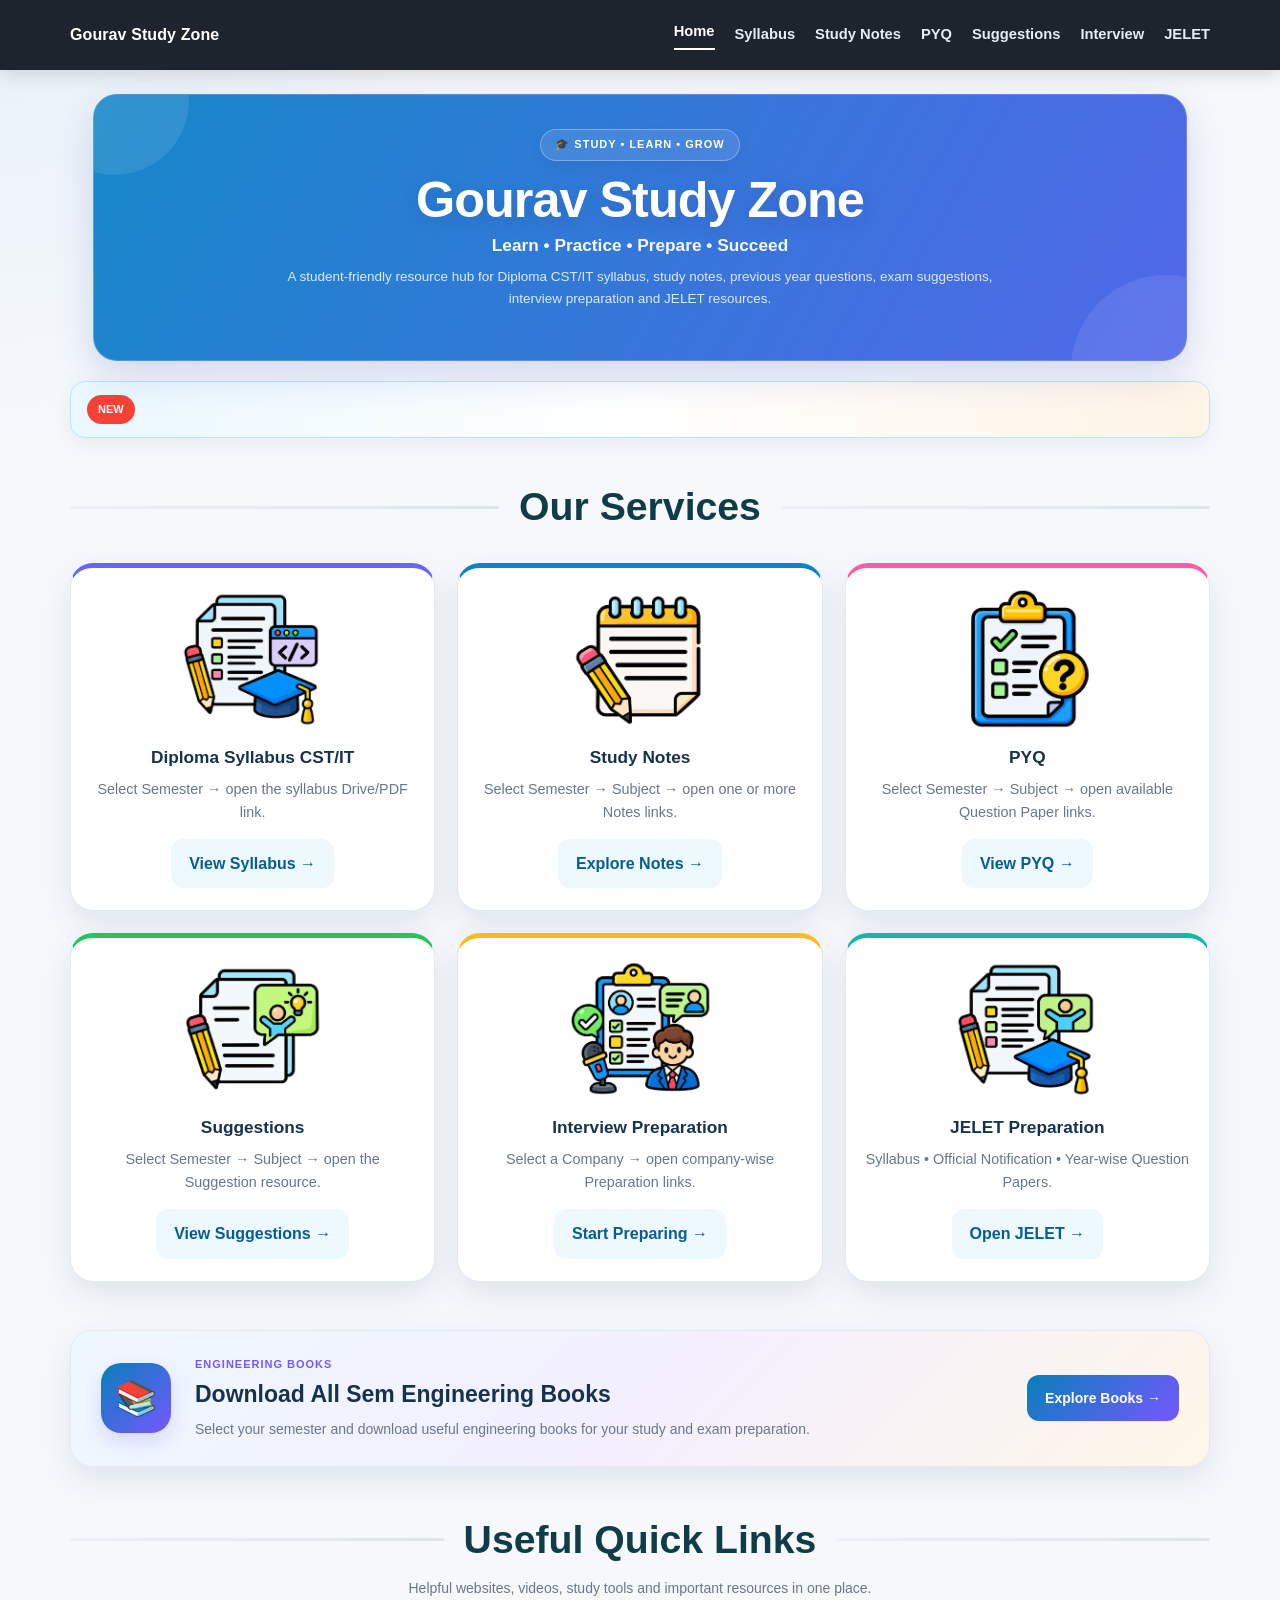
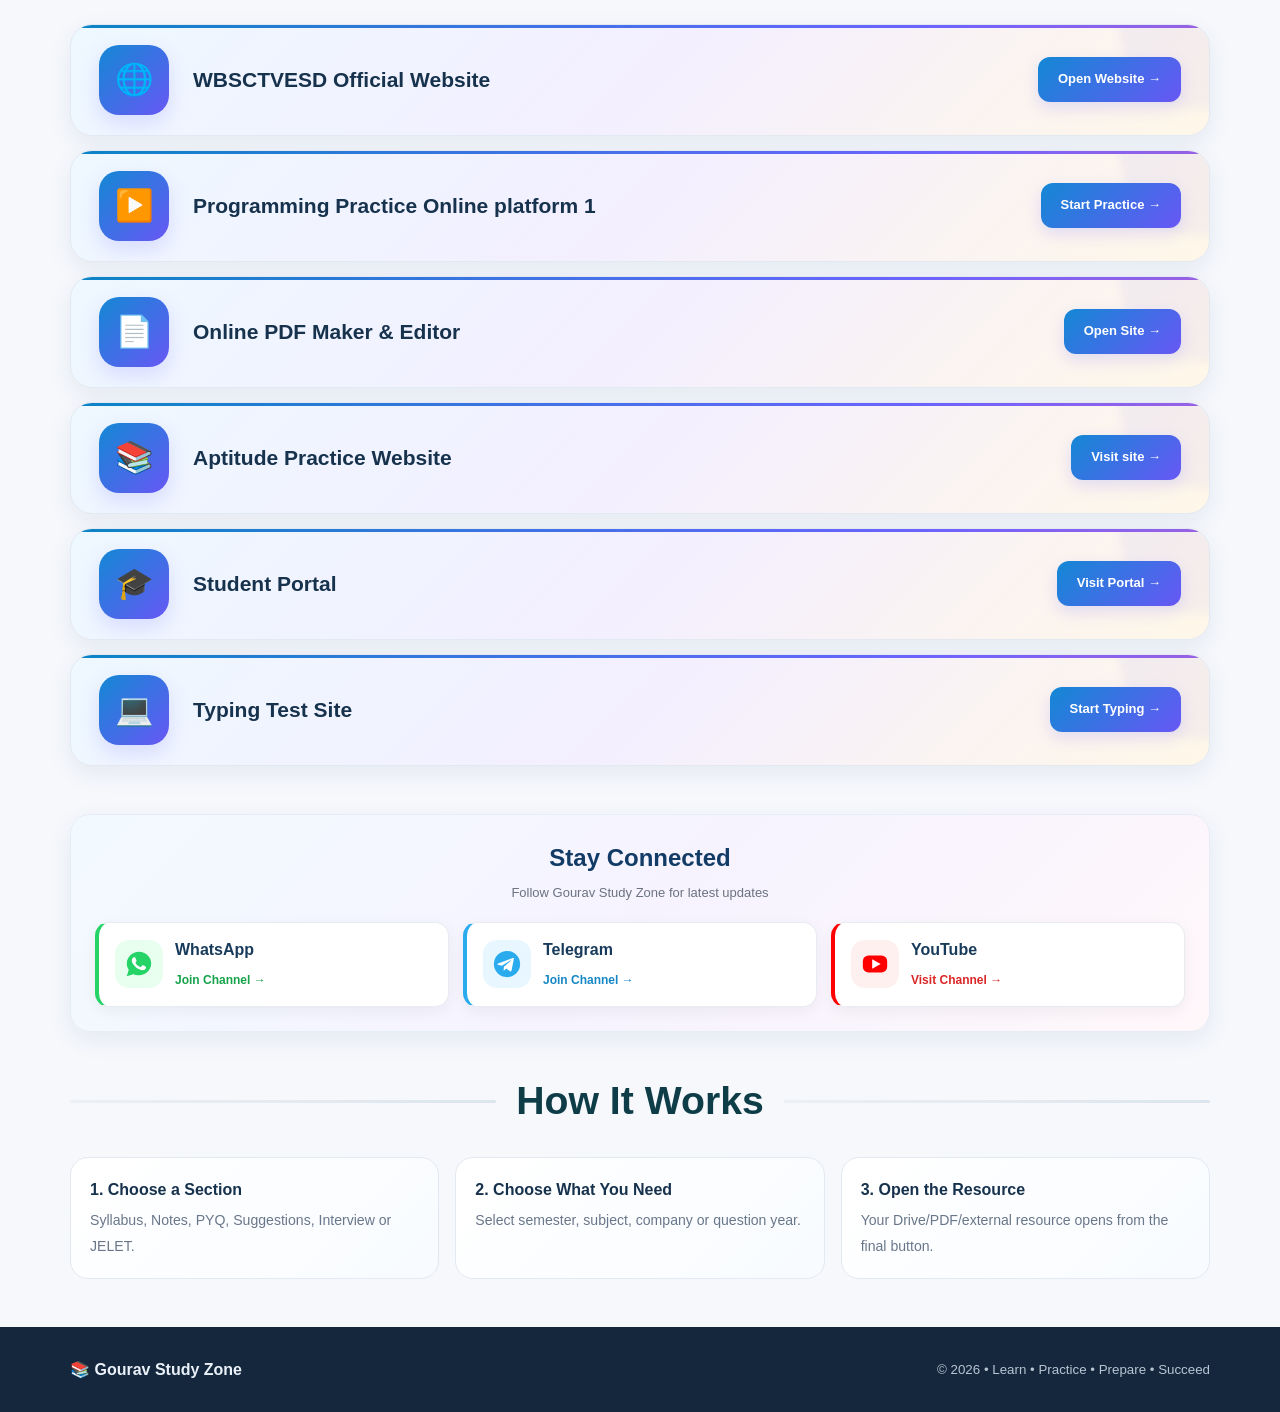
==== commit ba7ec1a0: "Update index.html" ====
--- a/index.html
+++ b/index.html
@@ -149,11 +149,11 @@
     </div>
   </a>
 
-  <a class="quick-link-card" href="https://iamgourav28.github.io/gourav-study-zone/" target="_blank" rel="noopener noreferrer">
+  <a class="quick-link-card" href="https://www.indiabix.com/" target="_blank" rel="noopener noreferrer">
     <span class="quick-link-icon">📚</span>
     <div>
-      <h3>Web Devlopment Projects Resources </h3>
-      <p>View Resource →</p>
+      <h3>Aptitude Practice Website </h3>
+      <p>Visit site →</p>
     </div>
   </a>
 
--- a/style.css
+++ b/style.css
@@ -1010,3 +1010,856 @@
 .books-home-content{
     flex:1;
 }
+
+/* =========================================
+   USEFUL QUICK LINKS - FULL WIDTH ROW DESIGN
+========================================= */
+
+.quick-links-heading{
+    margin-bottom:8px;
+}
+
+.quick-links-subtitle{
+    margin:-2px 0 24px;
+
+    text-align:center;
+
+    color:var(--muted);
+
+    font-size:14px;
+}
+
+
+/* One Link = One Full Row */
+
+.quick-links-grid{
+    display:grid;
+
+    grid-template-columns:1fr;
+
+    gap:14px;
+
+    margin-bottom:48px;
+}
+
+
+/* Full Width Link Banner */
+
+.quick-link-card{
+    position:relative;
+
+    display:flex;
+
+    align-items:center;
+
+    gap:20px;
+
+    width:100%;
+
+    min-height:105px;
+
+    padding:18px 24px;
+
+    border-radius:22px;
+
+    background:
+        linear-gradient(
+            135deg,
+            #EEF8FF,
+            #F4F0FF,
+            #FFF8ED
+        );
+
+    border:1px solid var(--border);
+
+    box-shadow:
+        0 8px 24px rgba(27,63,97,.08);
+
+    text-decoration:none;
+
+    color:inherit;
+
+    overflow:hidden;
+
+    transition:
+        transform .25s ease,
+        box-shadow .25s ease;
+}
+
+
+/* Hover */
+
+.quick-link-card:hover{
+    transform:translateY(-4px);
+
+    box-shadow:
+        0 14px 32px rgba(27,63,97,.14);
+}
+
+
+/* Decorative Light */
+
+.quick-link-card::after{
+    content:"";
+
+    position:absolute;
+
+    width:150px;
+    height:150px;
+
+    right:-70px;
+    top:-70px;
+
+    border-radius:50%;
+
+    background:
+        rgba(108,99,255,.06);
+}
+
+
+/* ICON */
+
+.quick-link-icon{
+    width:68px;
+    height:68px;
+
+    flex-shrink:0;
+
+    display:flex;
+
+    align-items:center;
+    justify-content:center;
+
+    border-radius:19px;
+
+    background:
+        linear-gradient(
+            135deg,
+            #1388D4,
+            #6857F5
+        );
+
+    font-size:31px;
+
+    box-shadow:
+        0 8px 20px rgba(75,91,225,.20);
+}
+
+
+/* Text + Button Area */
+
+.quick-link-card > div{
+    position:relative;
+
+    z-index:2;
+
+    flex:1;
+
+    display:flex;
+
+    align-items:center;
+
+    justify-content:space-between;
+
+    gap:20px;
+}
+
+
+/* Link Name */
+
+.quick-link-card h3{
+    margin:0;
+
+    color:#17324D;
+
+    font-size:20px;
+
+    font-weight:850;
+
+    line-height:1.3;
+}
+
+
+/* Right Side Button */
+
+.quick-link-card p{
+    flex-shrink:0;
+
+    margin:0;
+
+    padding:11px 18px;
+
+    border-radius:12px;
+
+    background:
+        linear-gradient(
+            135deg,
+            #1388D4,
+            #6857F5
+        );
+
+    color:white;
+
+    font-size:13px;
+
+    font-weight:800;
+
+    box-shadow:
+        0 6px 16px rgba(75,91,225,.16);
+
+    transition:.25s ease;
+}
+
+
+.quick-link-card:hover p{
+    transform:translateX(3px);
+}
+
+
+/* =========================================
+   MOBILE
+========================================= */
+
+@media(max-width:650px){
+
+    .quick-links-grid{
+        gap:11px;
+    }
+
+
+    .quick-link-card{
+        min-height:90px;
+
+        padding:14px 15px;
+
+        gap:13px;
+
+        border-radius:18px;
+    }
+
+
+    .quick-link-icon{
+        width:52px;
+        height:52px;
+
+        border-radius:15px;
+
+        font-size:24px;
+    }
+
+
+    .quick-link-card > div{
+        gap:10px;
+    }
+
+
+    .quick-link-card h3{
+        font-size:15px;
+    }
+
+
+    .quick-link-card p{
+        padding:8px 10px;
+
+        border-radius:9px;
+
+        font-size:10px;
+    }
+
+}
+
+
+/* Very Small Mobile */
+
+@media(max-width:420px){
+
+    .quick-link-card > div{
+        flex-direction:column;
+
+        align-items:flex-start;
+    }
+
+
+    .quick-link-card p{
+        padding:7px 10px;
+    }
+
+}
+
+
+/* VERY SMALL MOBILE */
+
+@media(max-width:390px){
+
+    .quick-links-grid{
+        grid-template-columns:1fr;
+    }
+
+}
+/* ==================================================
+   USEFUL QUICK LINKS
+   MATCHED WITH ENGINEERING BOOKS BANNER
+================================================== */
+
+.quick-links-grid{
+    display:grid;
+    grid-template-columns:1fr;
+    gap:14px;
+    margin-bottom:48px;
+}
+
+
+/* FULL WIDTH BANNER */
+
+.quick-link-card{
+    position:relative;
+    overflow:hidden;
+
+    display:flex;
+    align-items:center;
+    gap:24px;
+
+    width:100%;
+    min-height:112px;
+
+    padding:20px 28px;
+
+    border-radius:22px;
+
+    background:
+        linear-gradient(
+            135deg,
+            #eef8ff,
+            #f3efff,
+            #fff7e8
+        );
+
+    border:1px solid #e3e9f0;
+
+    box-shadow:
+        0 8px 24px rgba(30,70,120,.08);
+
+    text-decoration:none;
+    color:inherit;
+
+    transition:
+        transform .3s ease,
+        box-shadow .3s ease;
+}
+
+
+/* =========================================
+   SOFT ANIMATED GLOW LINE
+========================================= */
+
+.quick-link-card::before{
+    content:"";
+
+    position:absolute;
+
+    top:0;
+    left:0;
+
+    width:100%;
+    height:3px;
+
+    background:
+        linear-gradient(
+            90deg,
+            #0b84c6,
+            #6c63ff,
+            #ff5ca8,
+            #14b8a6,
+            #0b84c6
+        );
+
+    background-size:300% 100%;
+
+    animation:
+        quickLinkGlowMove 6s linear infinite;
+}
+
+
+@keyframes quickLinkGlowMove{
+
+    0%{
+        background-position:0% 50%;
+    }
+
+    100%{
+        background-position:300% 50%;
+    }
+
+}
+
+
+/* =========================================
+   VERY SOFT BACKGROUND GLOW
+========================================= */
+
+.quick-link-card::after{
+    content:"";
+
+    position:absolute;
+
+    width:170px;
+    height:170px;
+
+    right:-80px;
+    top:-85px;
+
+    border-radius:50%;
+
+    background:
+        rgba(108,99,255,.06);
+
+    filter:blur(4px);
+
+    pointer-events:none;
+
+    animation:
+        quickSoftGlow 4s ease-in-out infinite;
+}
+
+
+@keyframes quickSoftGlow{
+
+    0%,
+    100%{
+        opacity:.45;
+        transform:scale(.95);
+    }
+
+    50%{
+        opacity:.85;
+        transform:scale(1.08);
+    }
+
+}
+
+
+/* =========================================
+   ICON
+========================================= */
+
+.quick-link-icon{
+    position:relative;
+    z-index:2;
+
+    width:70px;
+    height:70px;
+
+    flex-shrink:0;
+
+    display:flex;
+    align-items:center;
+    justify-content:center;
+
+    border-radius:20px;
+
+    background:
+        linear-gradient(
+            135deg,
+            #1388d4,
+            #6857f5
+        );
+
+    font-size:31px;
+
+    box-shadow:
+        0 8px 20px rgba(108,99,255,.18);
+
+    transition:
+        transform .3s ease,
+        box-shadow .3s ease;
+}
+
+
+/* =========================================
+   TEXT AREA
+========================================= */
+
+.quick-link-card > div{
+    position:relative;
+    z-index:2;
+
+    flex:1;
+
+    display:flex;
+    align-items:center;
+    justify-content:space-between;
+
+    gap:20px;
+}
+
+
+/* LINK TITLE */
+
+.quick-link-card h3{
+    margin:0;
+
+    color:#17324d;
+
+    font-size:21px;
+    font-weight:850;
+
+    line-height:1.3;
+}
+
+
+/* =========================================
+   BUTTON
+========================================= */
+
+.quick-link-card p{
+    flex-shrink:0;
+
+    margin:0;
+
+    padding:12px 20px;
+
+    border-radius:12px;
+
+    background:
+        linear-gradient(
+            135deg,
+            #1388d4,
+            #6857f5
+        );
+
+    color:#fff;
+
+    font-size:13px;
+    font-weight:800;
+
+    box-shadow:
+        0 6px 16px rgba(108,99,255,.18);
+
+    transition:
+        transform .3s ease,
+        box-shadow .3s ease;
+}
+
+
+/* =========================================
+   HOVER EFFECT
+========================================= */
+
+.quick-link-card:hover{
+    transform:translateY(-4px);
+
+    box-shadow:
+        0 14px 32px rgba(30,70,120,.13),
+        0 0 18px rgba(108,99,255,.08);
+}
+
+
+.quick-link-card:hover .quick-link-icon{
+    transform:scale(1.06);
+
+    box-shadow:
+        0 10px 25px rgba(108,99,255,.28);
+}
+
+
+.quick-link-card:hover p{
+    transform:translateX(4px);
+
+    box-shadow:
+        0 8px 20px rgba(108,99,255,.27);
+}
+
+
+/* =========================================
+   MOBILE
+========================================= */
+
+@media(max-width:650px){
+
+    .quick-link-card{
+        min-height:92px;
+
+        padding:15px;
+
+        gap:14px;
+
+        border-radius:18px;
+    }
+
+
+    .quick-link-icon{
+        width:54px;
+        height:54px;
+
+        border-radius:16px;
+
+        font-size:24px;
+    }
+
+
+    .quick-link-card h3{
+        font-size:15px;
+    }
+
+
+    .quick-link-card > div{
+        gap:10px;
+    }
+
+
+    .quick-link-card p{
+        padding:9px 11px;
+
+        font-size:10px;
+    }
+
+}
+
+
+/* VERY SMALL MOBILE */
+
+@media(max-width:420px){
+
+    .quick-link-card > div{
+        flex-direction:column;
+        align-items:flex-start;
+    }
+
+}
+
+/* ==================================================
+   COMPACT PREMIUM HERO
+================================================== */
+
+.hero{
+    position:relative;
+    overflow:hidden;
+
+    width:96%;
+    max-width:1180px;
+
+    margin:24px auto 20px;
+
+    padding:34px 28px 32px;
+
+    text-align:center;
+
+    border-radius:24px;
+
+    color:#fff;
+
+    background:
+        linear-gradient(
+            120deg,
+            #1688c9,
+            #5267e9,
+            #7258ff,
+            #14b8a6
+        );
+
+    background-size:300% 300%;
+
+    animation:
+        heroGradient 10s ease infinite;
+
+    border:
+        1px solid rgba(255,255,255,.18);
+
+    box-shadow:
+        0 14px 38px rgba(58,74,180,.18);
+
+}
+
+
+/* Premium soft inner glow */
+
+.hero::before{
+    content:"";
+
+    position:absolute;
+
+    width:150px;
+    height:150px;
+
+    left:-55px;
+    top:-70px;
+
+    border-radius:50%;
+
+    background:
+        rgba(255,255,255,.10);
+}
+
+
+.hero::after{
+    content:"";
+
+    position:absolute;
+
+    width:190px;
+    height:190px;
+
+    right:-75px;
+    bottom:-105px;
+
+    border-radius:50%;
+
+    background:
+        rgba(255,255,255,.09);
+}
+
+
+/* Content */
+
+.hero-inner{
+    position:relative;
+    z-index:2;
+
+    max-width:900px;
+
+    margin:auto;
+}
+
+
+/* Small Badge */
+
+.hero-badge{
+    display:inline-block;
+
+    padding:6px 14px;
+
+    border-radius:999px;
+
+    border:
+        1px solid rgba(255,255,255,.30);
+
+    background:
+        rgba(255,255,255,.10);
+
+    backdrop-filter:blur(8px);
+
+    font-size:11px;
+    font-weight:800;
+
+    letter-spacing:1px;
+
+    box-shadow:
+        0 5px 15px rgba(0,0,0,.06);
+}
+
+
+/* Main Title */
+
+.hero h1{
+    margin:13px 0 5px;
+
+    font-size:
+        clamp(2.1rem,4.2vw,3.15rem);
+
+    line-height:1.05;
+
+    font-weight:900;
+
+    letter-spacing:-1px;
+
+    text-shadow:
+        0 5px 18px rgba(35,35,100,.15);
+}
+
+
+/* Tagline */
+
+.hero .lead{
+    margin:0 0 7px;
+
+    font-size:
+        clamp(.95rem,1.8vw,1.08rem);
+
+    font-weight:600;
+
+    color:
+        rgba(255,255,255,.96);
+}
+
+
+/* Description */
+
+.hero .desc{
+    max-width:760px;
+
+    margin:0 auto 17px;
+
+    color:
+        rgba(255,255,255,.84);
+
+    font-size:13.5px;
+
+    line-height:1.65;
+}
+
+
+/* Buttons if used */
+
+.hero-actions{
+    display:flex;
+
+    justify-content:center;
+
+    gap:10px;
+
+    flex-wrap:wrap;
+}
+
+
+.hero-actions .btn{
+    padding:10px 16px;
+
+    border-radius:11px;
+
+    font-size:13px;
+}
+
+
+/* ==================================================
+   MOBILE
+================================================== */
+
+@media(max-width:620px){
+
+    .hero{
+        width:100%;
+
+        margin:16px auto;
+
+        padding:28px 16px 27px;
+
+        border-radius:20px;
+    }
+
+
+    .hero h1{
+        font-size:2rem;
+
+        letter-spacing:-.5px;
+    }
+
+
+    .hero .lead{
+        font-size:.95rem;
+    }
+
+
+    .hero .desc{
+        font-size:12.5px;
+
+        line-height:1.55;
+    }
+
+
+    .hero-badge{
+        font-size:9.5px;
+
+        padding:5px 11px;
+    }
+
+}
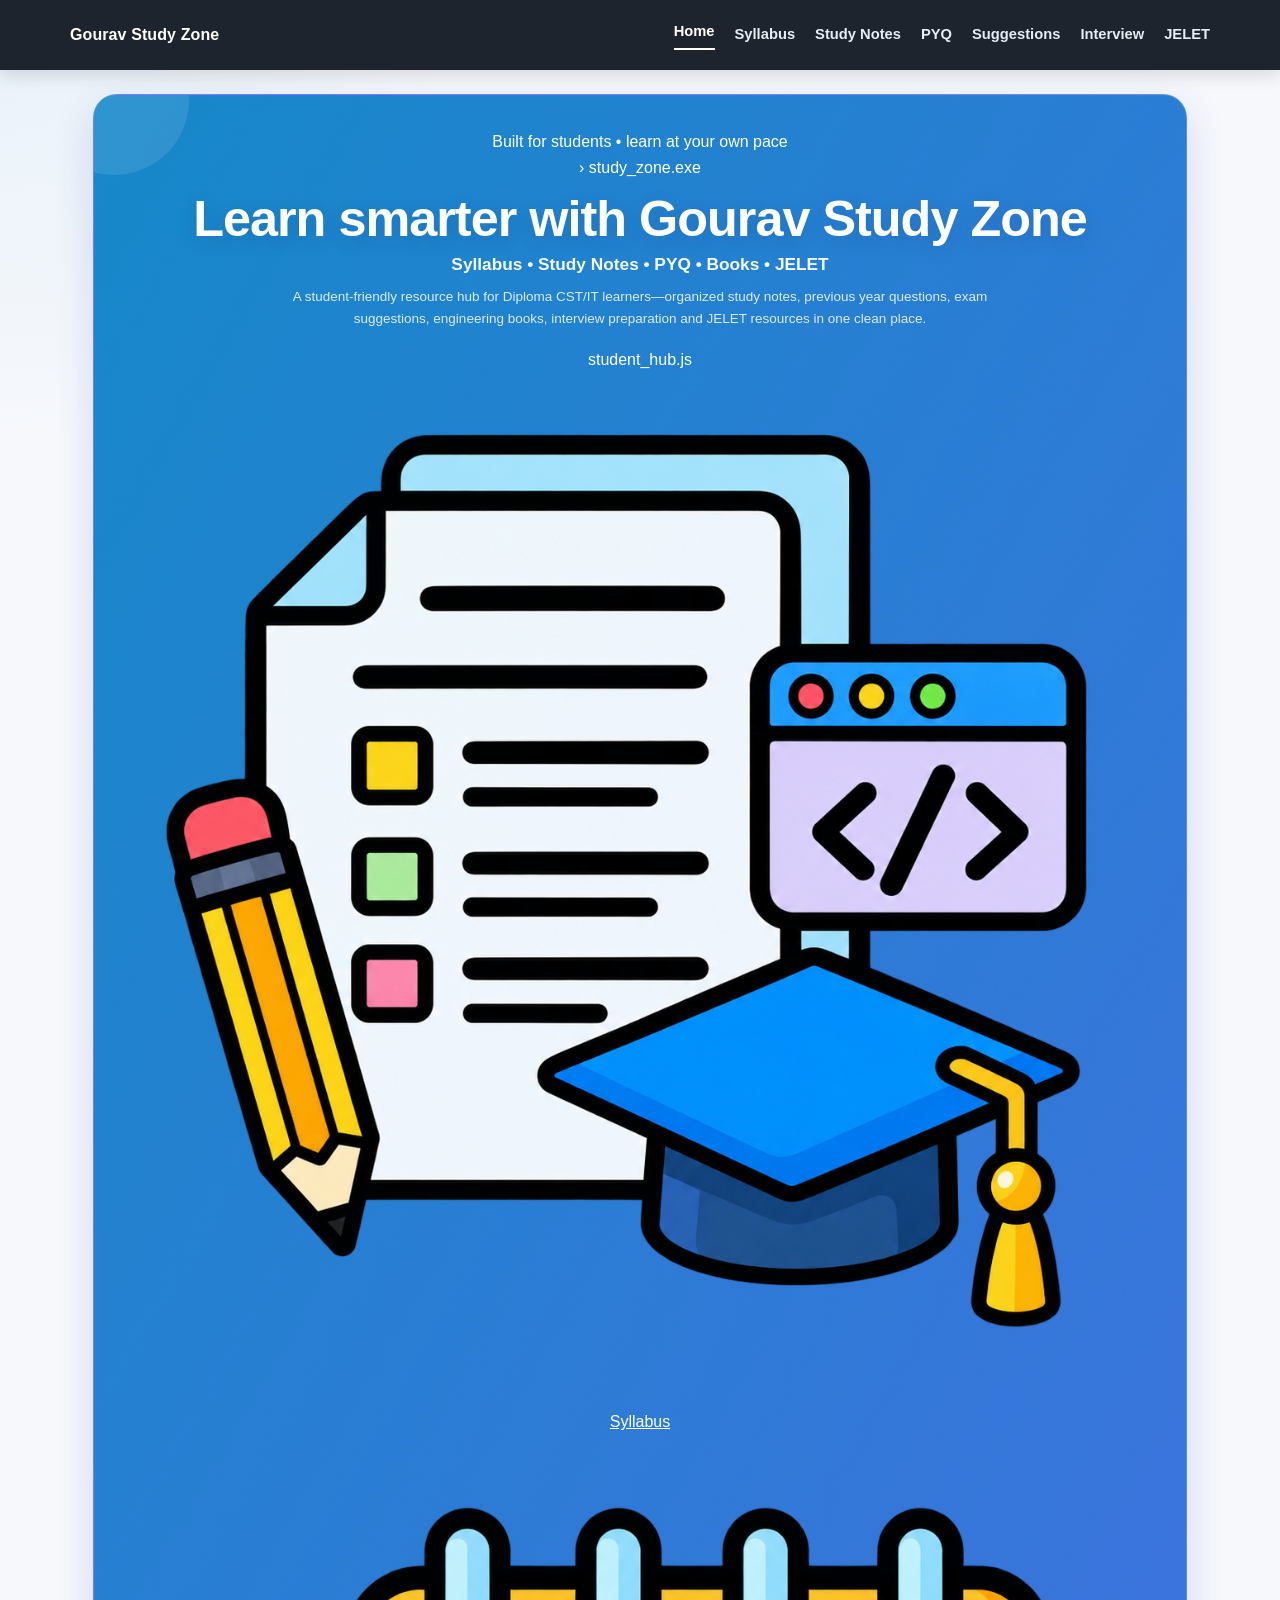
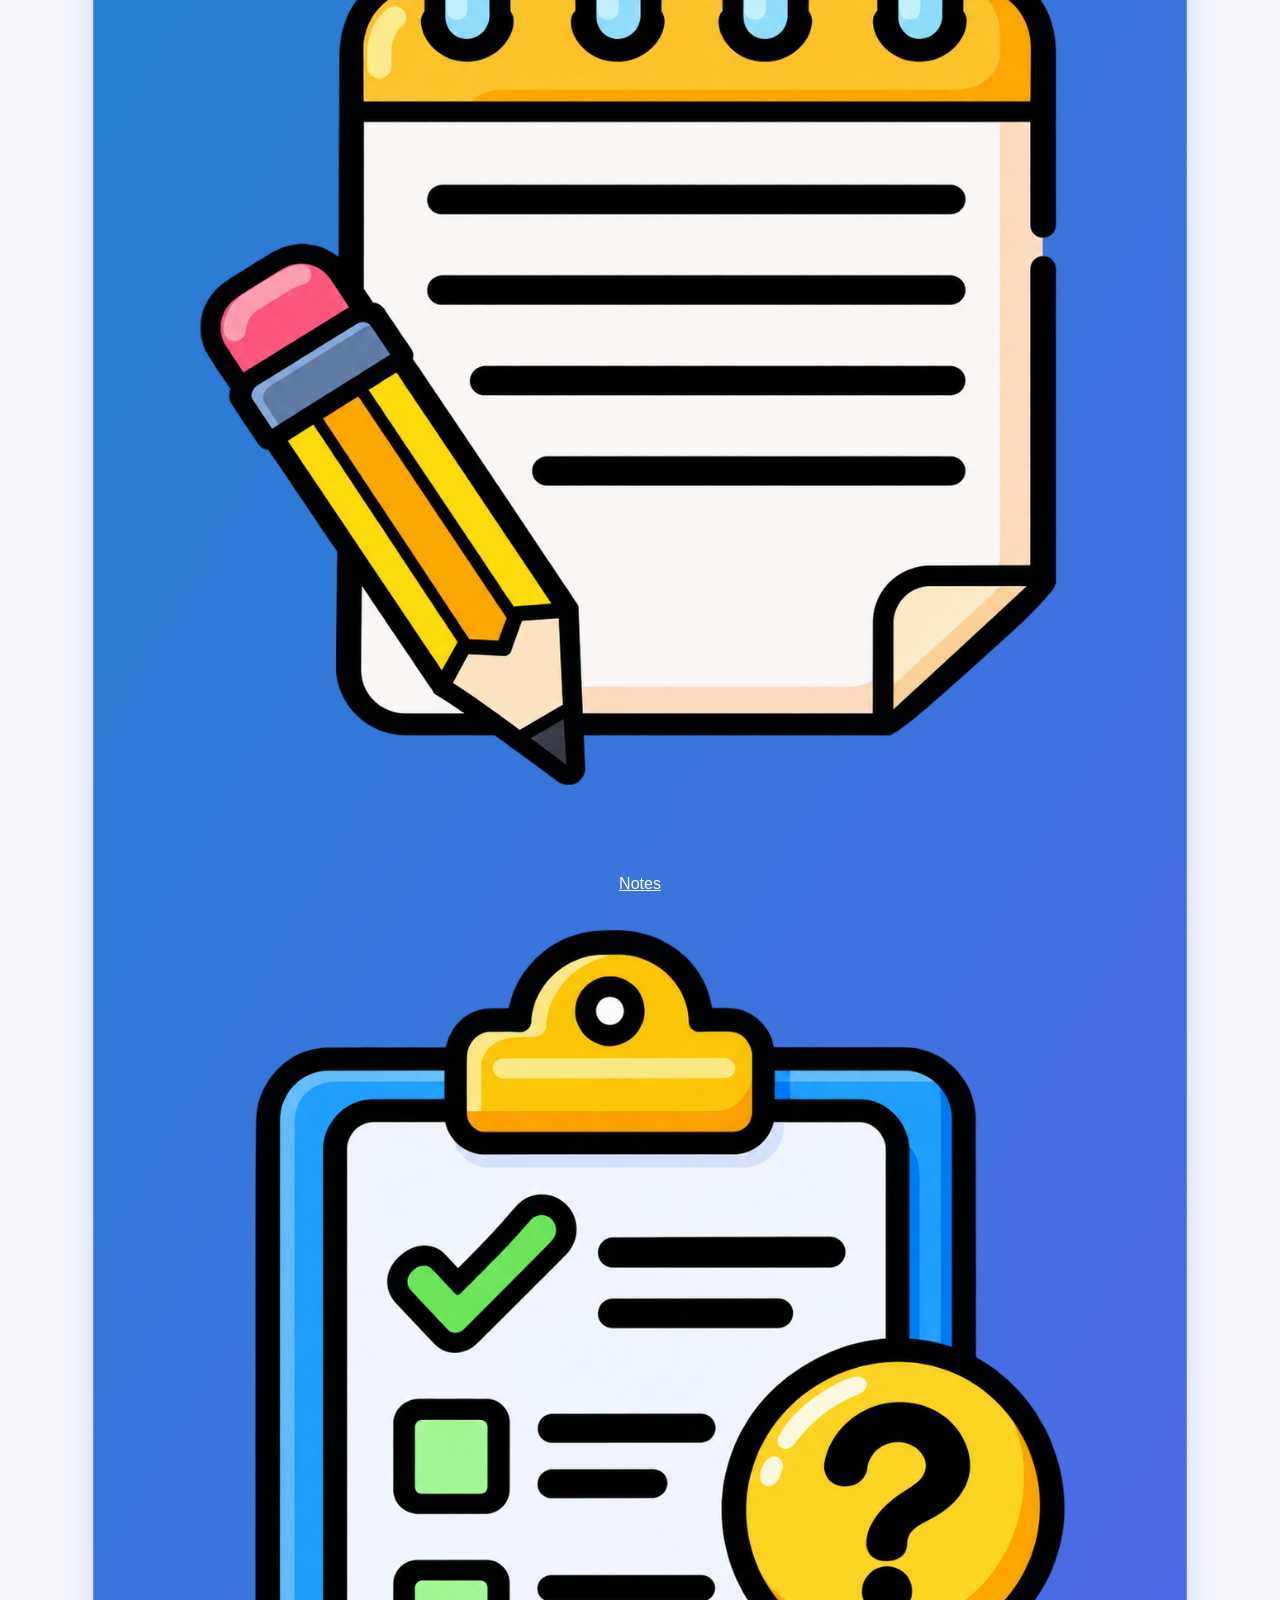
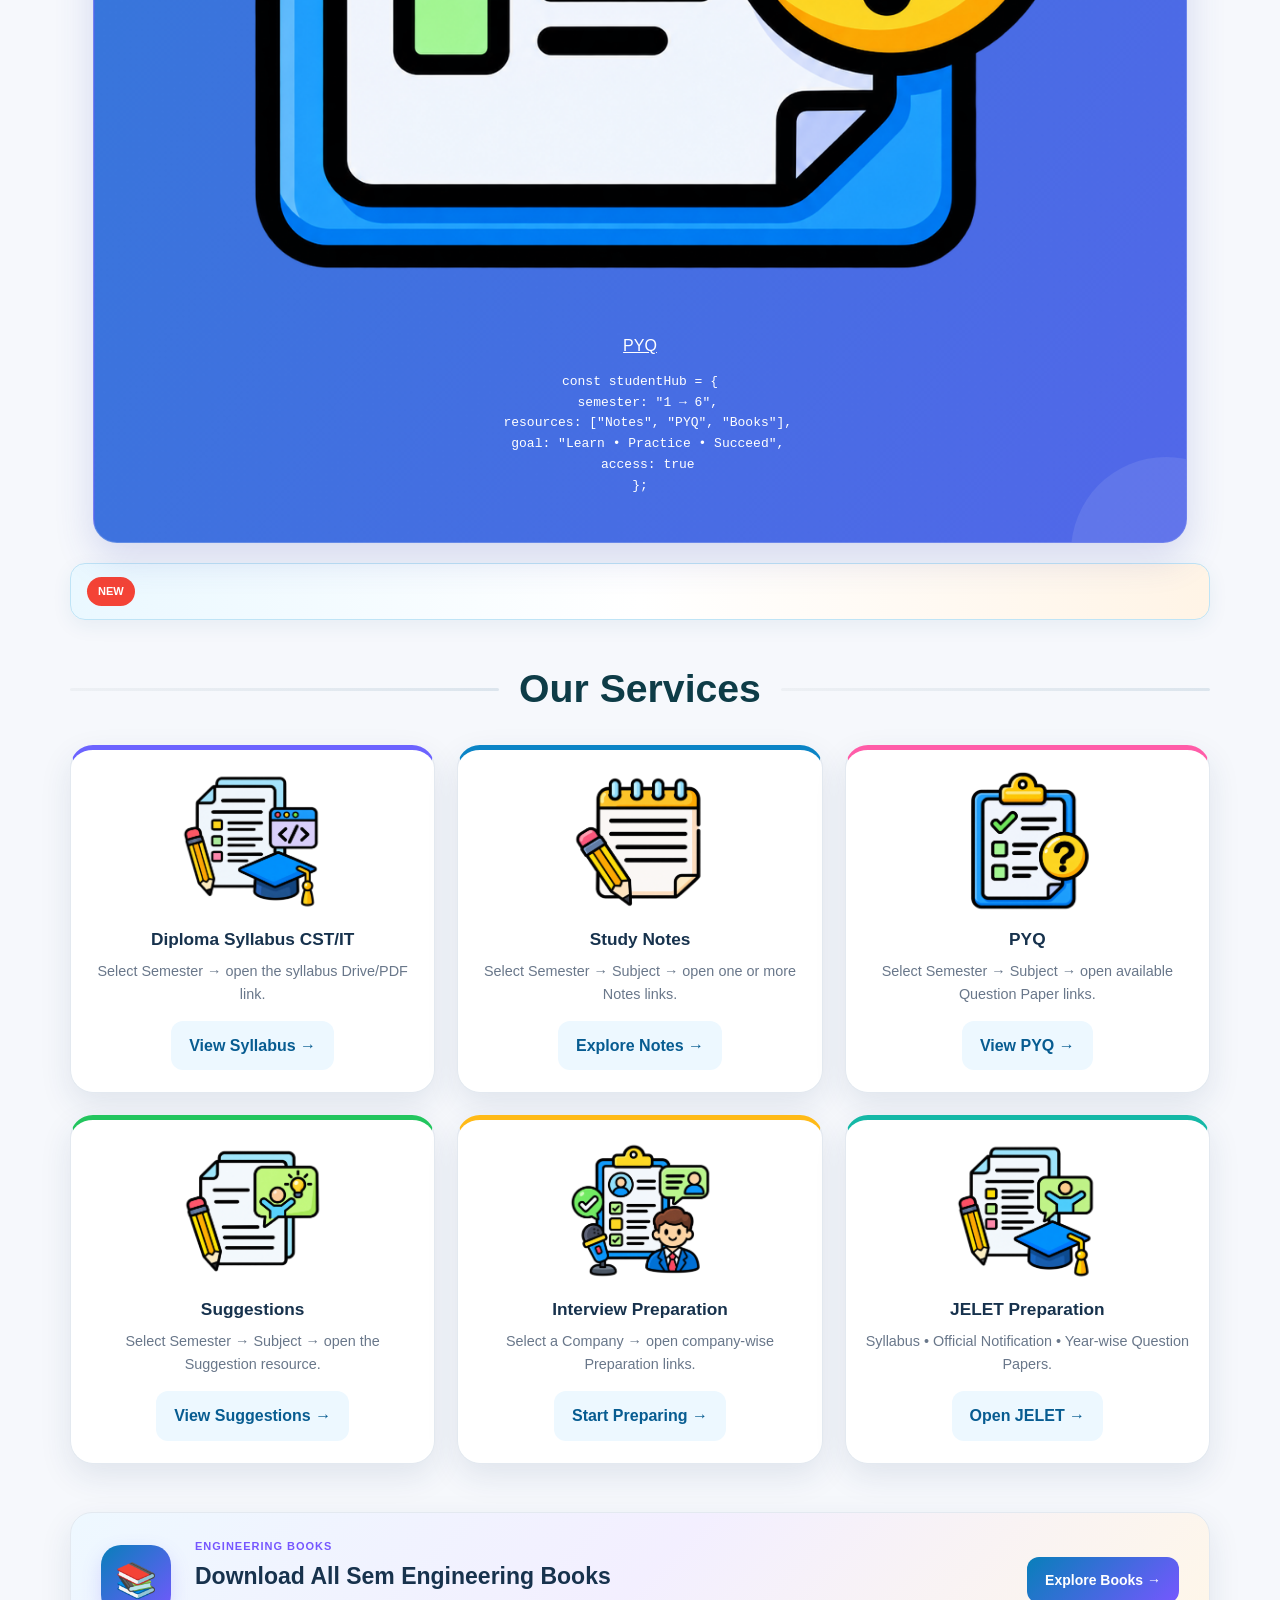
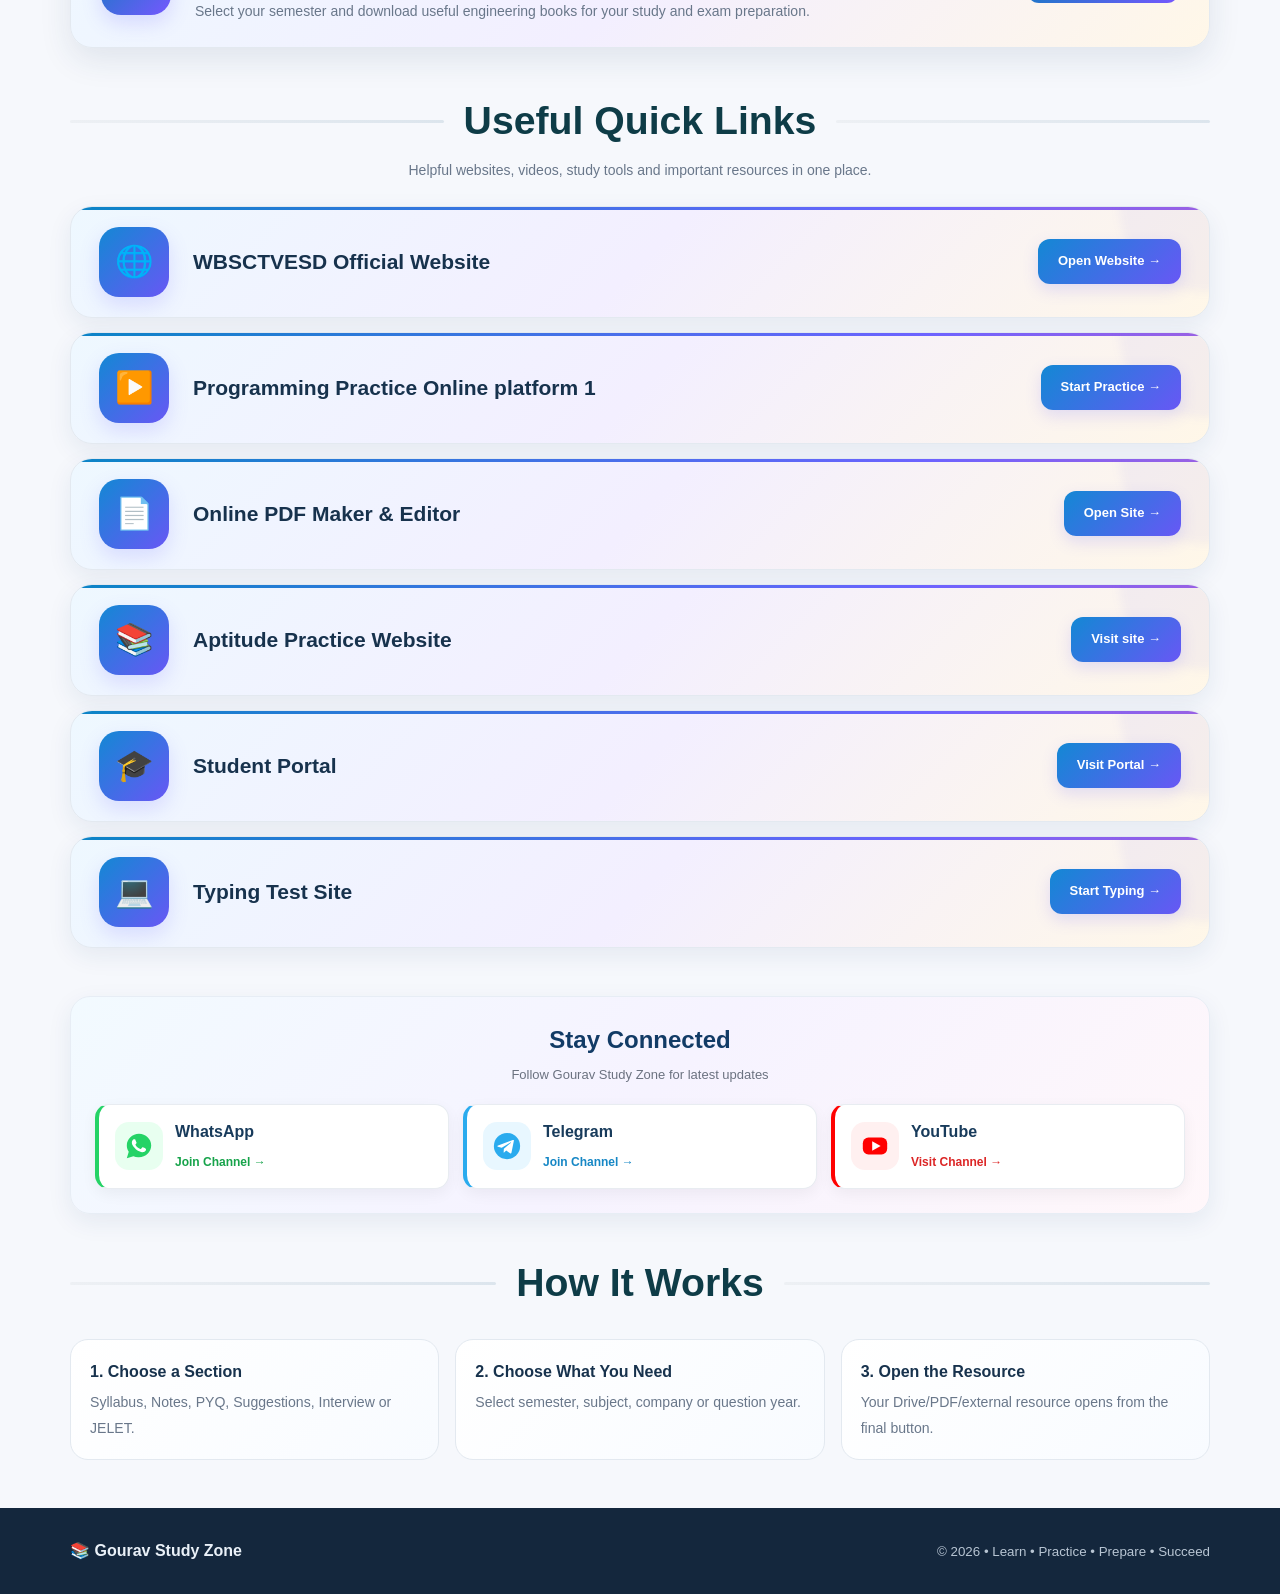
==== commit 4662389d: "Modify theme color and enhance hero section Updated theme color and improved hero section layout wit" ====
--- a/index.html
+++ b/index.html
@@ -3,14 +3,14 @@
 <head>
 <meta charset="UTF-8">
 <meta name="viewport" content="width=device-width,initial-scale=1">
-<meta name="theme-color" content="#121922">
+<meta name="theme-color" content="#07111f">
 <title>Home | Gourav Study Zone</title>
 <link rel="stylesheet" href="style.css">
 </head>
 <body>
 <header class="site-header">
   <div class="container nav">
-    <a class="brand" href="index.html"><span class="brand-logo">GS</span><span>Gourav Study Zone</span></a>
+    <a class="brand" href="index.html"><span class="brand-logo" aria-hidden="true">GS</span><span>Gourav Study Zone</span></a>
     <button class="menu-btn" aria-label="Open menu">☰</button>
     <nav class="nav-links"><a class="active" href="index.html">Home</a>
 <a class="" href="syllabus.html">Syllabus</a>
@@ -24,12 +24,37 @@
 <main class="container">
 
 <section class="hero">
-  <div class="hero-inner">
-    <span class="hero-badge">🎓 STUDY • LEARN • GROW</span>
-    <h1>Gourav Study Zone</h1>
-    <p class="lead">Learn • Practice • Prepare • Succeed</p>
-    <p class="desc">A student-friendly resource hub for Diploma CST/IT syllabus, study notes, previous year questions, exam suggestions, interview preparation and JELET resources.</p>
-
+  <div class="hero-grid">
+    <div class="hero-copy">
+      <div class="hero-status"><span class="hero-status-dot"></span> Built for students • learn at your own pace</div>
+      <div class="hero-terminal">› study_zone.exe</div>
+      <h1>Learn smarter with <span class="gradient-text">Gourav Study Zone</span></h1>
+      <p class="lead">Syllabus • Study Notes • PYQ • Books • JELET</p>
+      <p class="desc">A student-friendly resource hub for Diploma CST/IT learners—organized study notes, previous year questions, exam suggestions, engineering books, interview preparation and JELET resources in one clean place.</p>
+      
+    </div>
+
+    <div class="hero-visual" aria-label="Gourav Study Zone resource preview">
+      <div class="terminal-card">
+        <div class="terminal-head">
+          <span class="terminal-dots"><i></i><i></i><i></i></span>
+          <span>student_hub.js</span>
+        </div>
+        <div class="terminal-body">
+          <div class="hero-resource-grid">
+            <a class="hero-resource-tile" href="syllabus.html"><img src="assets/icons/syllabus.png" alt="Syllabus"><span>Syllabus</span></a>
+            <a class="hero-resource-tile" href="study-notes.html"><img src="assets/icons/notes.png" alt="Study Notes"><span>Notes</span></a>
+            <a class="hero-resource-tile" href="pyq.html"><img src="assets/icons/pyq.png" alt="Previous Year Questions"><span>PYQ</span></a>
+          </div>
+          <pre class="hero-code"><span class="code-purple">const</span> studentHub = {
+  <span class="code-cyan">semester</span>: <span class="code-green">"1 → 6"</span>,
+  <span class="code-cyan">resources</span>: [<span class="code-green">"Notes"</span>, <span class="code-green">"PYQ"</span>, <span class="code-green">"Books"</span>],
+  <span class="code-cyan">goal</span>: <span class="code-green">"Learn • Practice • Succeed"</span>,
+  <span class="code-cyan">access</span>: <span class="code-blue">true</span>
+};</pre>
+        </div>
+      </div>
+    </div>
   </div>
 </section>
 
@@ -109,7 +134,6 @@
 
 </section>
 
-</section>
 
 <!-- =========================================
      USEFUL QUICK LINKS
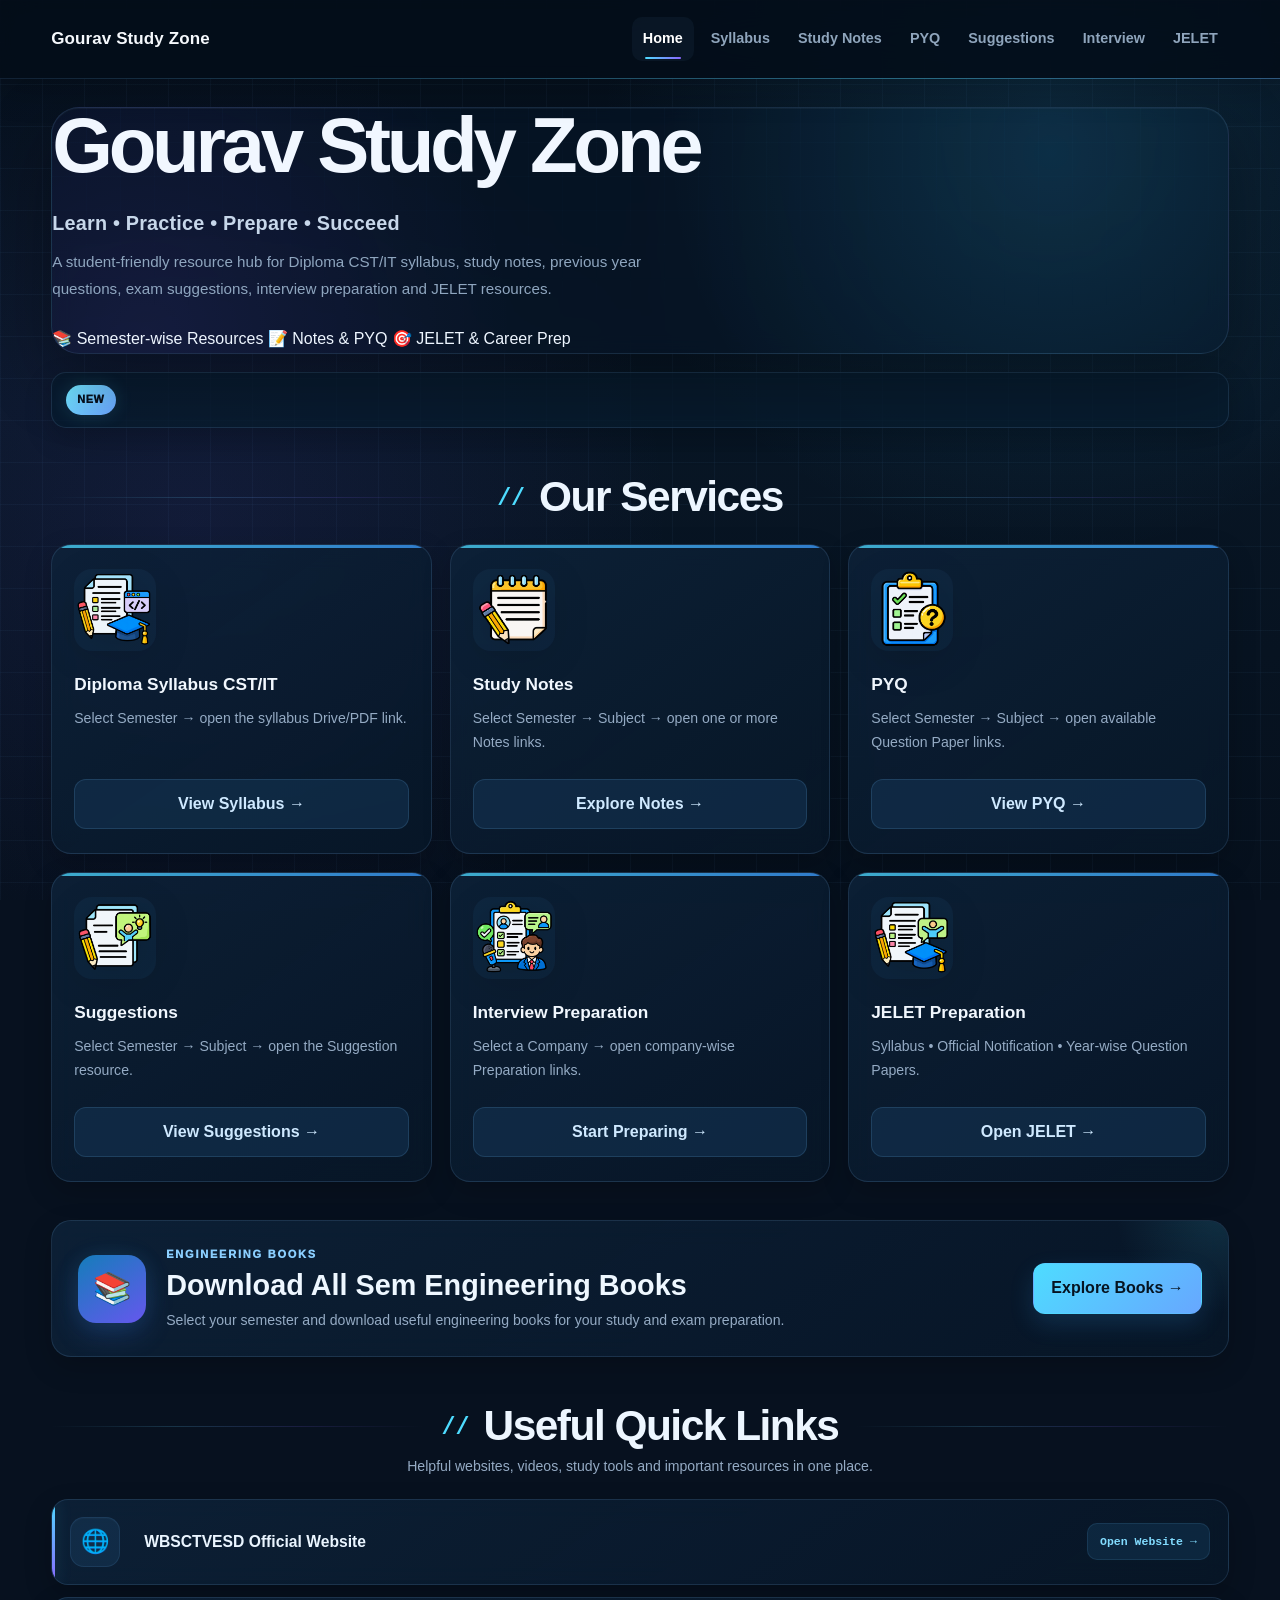
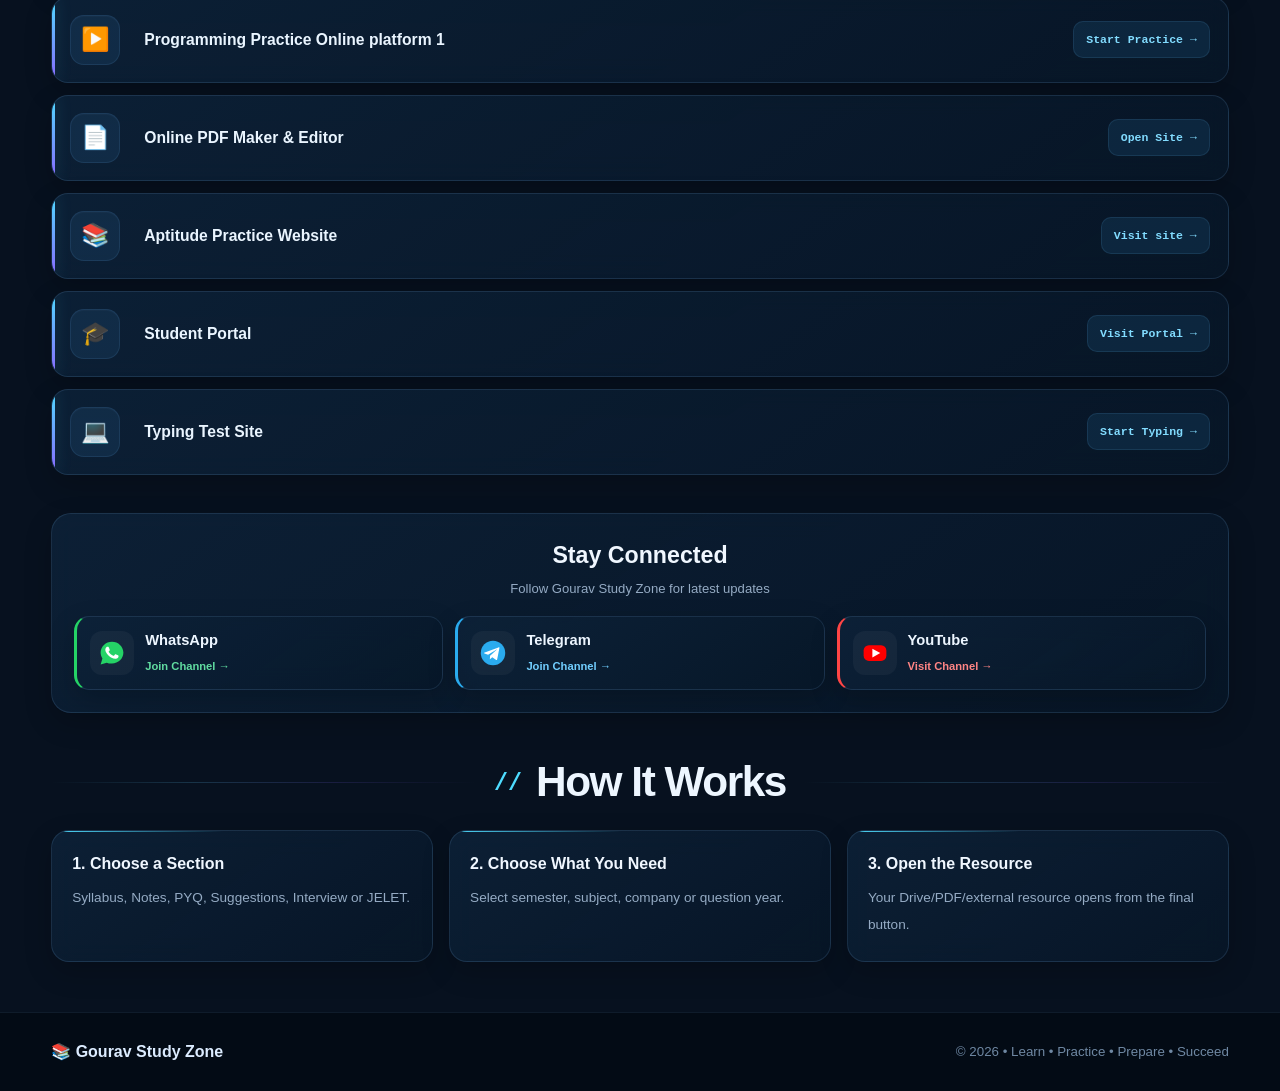
==== commit 6ab1c152: "Update index.html" ====
--- a/index.html
+++ b/index.html
@@ -3,14 +3,14 @@
 <head>
 <meta charset="UTF-8">
 <meta name="viewport" content="width=device-width,initial-scale=1">
-<meta name="theme-color" content="#07111f">
+<meta name="theme-color" content="#6d5dfc">
 <title>Home | Gourav Study Zone</title>
 <link rel="stylesheet" href="style.css">
 </head>
 <body>
 <header class="site-header">
   <div class="container nav">
-    <a class="brand" href="index.html"><span class="brand-logo" aria-hidden="true">GS</span><span>Gourav Study Zone</span></a>
+    <a class="brand" href="index.html"><span>Gourav Study Zone</span></a>
     <button class="menu-btn" aria-label="Open menu">☰</button>
     <nav class="nav-links"><a class="active" href="index.html">Home</a>
 <a class="" href="syllabus.html">Syllabus</a>
@@ -24,37 +24,17 @@
 <main class="container">
 
 <section class="hero">
-  <div class="hero-grid">
-    <div class="hero-copy">
-      <div class="hero-status"><span class="hero-status-dot"></span> Built for students • learn at your own pace</div>
-      <div class="hero-terminal">› study_zone.exe</div>
-      <h1>Learn smarter with <span class="gradient-text">Gourav Study Zone</span></h1>
-      <p class="lead">Syllabus • Study Notes • PYQ • Books • JELET</p>
-      <p class="desc">A student-friendly resource hub for Diploma CST/IT learners—organized study notes, previous year questions, exam suggestions, engineering books, interview preparation and JELET resources in one clean place.</p>
-      
-    </div>
-
-    <div class="hero-visual" aria-label="Gourav Study Zone resource preview">
-      <div class="terminal-card">
-        <div class="terminal-head">
-          <span class="terminal-dots"><i></i><i></i><i></i></span>
-          <span>student_hub.js</span>
-        </div>
-        <div class="terminal-body">
-          <div class="hero-resource-grid">
-            <a class="hero-resource-tile" href="syllabus.html"><img src="assets/icons/syllabus.png" alt="Syllabus"><span>Syllabus</span></a>
-            <a class="hero-resource-tile" href="study-notes.html"><img src="assets/icons/notes.png" alt="Study Notes"><span>Notes</span></a>
-            <a class="hero-resource-tile" href="pyq.html"><img src="assets/icons/pyq.png" alt="Previous Year Questions"><span>PYQ</span></a>
-          </div>
-          <pre class="hero-code"><span class="code-purple">const</span> studentHub = {
-  <span class="code-cyan">semester</span>: <span class="code-green">"1 → 6"</span>,
-  <span class="code-cyan">resources</span>: [<span class="code-green">"Notes"</span>, <span class="code-green">"PYQ"</span>, <span class="code-green">"Books"</span>],
-  <span class="code-cyan">goal</span>: <span class="code-green">"Learn • Practice • Succeed"</span>,
-  <span class="code-cyan">access</span>: <span class="code-blue">true</span>
-};</pre>
-        </div>
-      </div>
-    </div>
+  <div class="hero-inner">
+    <span class="hero-badge">🎓 STUDY • LEARN • GROW</span>
+    <h1>Gourav Study Zone</h1>
+    <p class="lead">Learn • Practice • Prepare • Succeed</p>
+    <p class="desc">A student-friendly resource hub for Diploma CST/IT syllabus, study notes, previous year questions, exam suggestions, interview preparation and JELET resources.</p>
+    <div class="hero-highlights">
+      <span>📚 Semester-wise Resources</span>
+      <span>📝 Notes & PYQ</span>
+      <span>🎯 JELET & Career Prep</span>
+    </div>
+
   </div>
 </section>
 
@@ -133,7 +113,6 @@
   </a>
 
 </section>
-
 
 <!-- =========================================
      USEFUL QUICK LINKS
--- a/style.css
+++ b/style.css
@@ -1,1865 +1,888 @@
+/* =========================================================
+   GOURAV STUDY ZONE — FUTURISTIC EDUCATIONAL UI
+   One shared theme for every page
+========================================================= */
+
 :root{
-  --bg:#f6f8fc;
-  --surface:#ffffff;
-  --surface-soft:#f9fbfe;
-  --text:#17324d;
-  --muted:#69778a;
-  --blue:#0b84c6;
-  --blue-dark:#075c91;
-  --purple:#6c63ff;
-  --teal:#14b8a6;
-  --pink:#ff5ca8;
-  --yellow:#ffba17;
-  --green:#22c55e;
-  --red:#f44336;
-  --border:#e3e9f0;
-  --shadow:0 12px 32px rgba(27,63,97,.10);
-  --shadow-hover:0 18px 42px rgba(27,63,97,.16);
+  --bg:#07111f;
+  --bg-deep:#040b14;
+  --panel:#0c1b2e;
+  --panel-2:#10253d;
+  --glass:rgba(11,28,48,.78);
+  --glass-strong:rgba(12,31,53,.94);
+  --text:#eef6ff;
+  --muted:#95abc4;
+  --muted-2:#6f88a5;
+  --cyan:#4edcff;
+  --blue:#3b95ff;
+  --indigo:#5f73ff;
+  --purple:#8b67ff;
+  --pink:#ff6fc9;
+  --green:#5ee6b5;
+  --yellow:#ffd166;
+  --red:#ff667d;
+  --border:rgba(125,181,236,.15);
+  --border-strong:rgba(91,206,255,.28);
+  --shadow:0 18px 45px rgba(0,0,0,.28);
+  --shadow-soft:0 10px 28px rgba(0,0,0,.20);
+  --glow:0 0 36px rgba(78,220,255,.10);
+  --radius:22px;
 }
 
 *{box-sizing:border-box}
 html{scroll-behavior:smooth}
 body{
   margin:0;
-  background:
-    radial-gradient(circle at top left, rgba(11,132,198,.06), transparent 28rem),
-    var(--bg);
+  min-height:100vh;
   color:var(--text);
-  font-family:Inter,Arial,Helvetica,sans-serif;
-  line-height:1.6;
+  font-family:Inter,"Segoe UI",Roboto,Arial,Helvetica,sans-serif;
+  line-height:1.65;
+  background-color:var(--bg);
+  background-image:
+    radial-gradient(circle at 82% 12%, rgba(48,173,230,.15), transparent 28rem),
+    radial-gradient(circle at 15% 58%, rgba(103,80,225,.11), transparent 30rem),
+    linear-gradient(rgba(89,151,213,.055) 1px, transparent 1px),
+    linear-gradient(90deg, rgba(89,151,213,.055) 1px, transparent 1px),
+    linear-gradient(180deg,#06101d 0%,#081625 45%,#06101d 100%);
+  background-size:auto,auto,42px 42px,42px 42px,auto;
+  background-attachment:fixed;
 }
 img{max-width:100%;display:block}
 a{color:inherit}
 button,input{font:inherit}
-.container{width:min(1140px,92%);margin-inline:auto}
-
-/* Header */
+.container{width:min(1180px,92%);margin-inline:auto}
+::selection{background:rgba(78,220,255,.25);color:#fff}
+
+/* =========================================================
+   HEADER / NAVIGATION
+========================================================= */
 .site-header{
   position:sticky;
   top:0;
-  z-index:100;
-  background:rgba(18,25,34,.95);
-  backdrop-filter:blur(12px);
-  box-shadow:0 4px 18px rgba(0,0,0,.14);
-}
+  z-index:1000;
+  background:rgba(4,13,24,.88);
+  border-bottom:1px solid rgba(103,164,220,.14);
+  backdrop-filter:blur(18px) saturate(125%);
+  -webkit-backdrop-filter:blur(18px) saturate(125%);
+  box-shadow:0 10px 35px rgba(0,0,0,.18);
+}
+.site-header::after{
+  content:"";
+  position:absolute;
+  left:0;right:0;bottom:-1px;height:1px;
+  background:linear-gradient(90deg,transparent,rgba(78,220,255,.38),rgba(139,103,255,.32),transparent);
+  background-size:220% 100%;
+  animation:navBeam 8s linear infinite;
+}
+@keyframes navBeam{to{background-position:220% 0}}
 .nav{
-  min-height:70px;
+  min-height:78px;
   display:flex;
   align-items:center;
   justify-content:space-between;
-  gap:22px;
+  gap:28px;
 }
 .brand{
   display:flex;
   align-items:center;
-  gap:10px;
+  gap:12px;
   text-decoration:none;
-  color:#fff;
+  color:#f4f8ff;
   font-weight:900;
   letter-spacing:.1px;
+  white-space:nowrap;
 }
 .brand-logo{
-  width:42px;
-  height:42px;
-  display:grid;
-  place-items:center;
-  border-radius:13px;
-  background:linear-gradient(135deg,var(--blue),var(--purple));
-  box-shadow:0 7px 18px rgba(108,99,255,.28);
+  display:inline-flex!important;
+  width:auto!important;
+  height:auto!important;
+  padding:0!important;
+  background:none!important;
+  box-shadow:none!important;
+  border-radius:0!important;
+  color:transparent!important;
+  font-size:0!important;
+}
+.brand-logo::after{
+  content:"<GSZ/>";
+  display:inline-block;
+  font-family:"Courier New",monospace;
+  font-size:18px;
+  font-weight:900;
+  letter-spacing:-1px;
+  background:linear-gradient(90deg,var(--cyan),var(--blue),var(--purple));
+  -webkit-background-clip:text;
+  background-clip:text;
+  color:transparent;
+  filter:drop-shadow(0 0 12px rgba(78,220,255,.22));
+}
+.brand > span:last-child{
+  font-size:17px;
+  color:#f5f8fc;
 }
 .nav-links{
   display:flex;
   align-items:center;
-  gap:20px;
+  gap:6px;
 }
 .nav-links a{
-  color:#e6edf5;
+  position:relative;
+  padding:10px 11px;
+  border-radius:10px;
+  color:#8fa5bc;
   text-decoration:none;
-  font-size:.92rem;
+  font-size:.9rem;
   font-weight:750;
-}
-.nav-links a:hover,.nav-links a.active{color:#fff}
-.nav-links a.active{border-bottom:2px solid #fff;padding-bottom:5px}
+  transition:color .25s ease,background .25s ease,transform .25s ease;
+}
+.nav-links a::after{
+  content:"";
+  position:absolute;
+  left:50%;bottom:2px;
+  width:0;height:2px;
+  transform:translateX(-50%);
+  border-radius:99px;
+  background:linear-gradient(90deg,var(--cyan),var(--purple));
+  transition:width .25s ease;
+}
+.nav-links a:hover,
+.nav-links a.active{
+  color:#fff;
+  background:rgba(106,160,215,.06);
+}
+.nav-links a:hover{transform:translateY(-1px)}
+.nav-links a:hover::after,.nav-links a.active::after{width:58%}
 .menu-btn{
   display:none;
-  border:0;
-  color:#fff;
-  background:#263442;
-  border-radius:10px;
-  padding:9px 12px;
+  width:44px;height:44px;
+  border:1px solid var(--border);
+  border-radius:12px;
+  background:rgba(18,40,65,.9);
+  color:#dff6ff;
   cursor:pointer;
-}
-
-/* Hero */
+  font-size:20px;
+  box-shadow:var(--shadow-soft);
+}
+
+/* =========================================================
+   HOME HERO — portfolio-inspired educational split layout
+========================================================= */
 .hero{
   position:relative;
   overflow:hidden;
-  margin:28px auto 12px;
-  padding:58px 24px 52px;
-  text-align:center;
+  margin:28px 0 18px;
+  padding:0;
+  border:1px solid var(--border);
   border-radius:28px;
-  color:#fff;
-  background:linear-gradient(125deg,#087fba,#5169e8,#7657ff,#14b8a6);
-  background-size:300% 300%;
-  animation:heroGradient 10s ease infinite;
-  box-shadow:0 18px 46px rgba(43,78,145,.20);
-}
-@keyframes heroGradient{
-  0%{background-position:0% 50%}
-  50%{background-position:100% 50%}
-  100%{background-position:0% 50%}
-}
-.hero::before,.hero::after{
+  background:
+    radial-gradient(circle at 85% 18%,rgba(50,196,255,.13),transparent 24rem),
+    radial-gradient(circle at 8% 92%,rgba(127,83,255,.10),transparent 23rem),
+    rgba(6,20,36,.72);
+  box-shadow:0 24px 70px rgba(0,0,0,.32),inset 0 1px rgba(255,255,255,.03);
+  backdrop-filter:blur(10px);
+}
+.hero::before{
   content:"";
   position:absolute;
+  inset:0;
+  background-image:
+    linear-gradient(rgba(93,151,210,.055) 1px,transparent 1px),
+    linear-gradient(90deg,rgba(93,151,210,.055) 1px,transparent 1px);
+  background-size:34px 34px;
+  opacity:.55;
+  pointer-events:none;
+  mask-image:linear-gradient(to bottom,black,transparent 90%);
+}
+.hero-inner{position:relative;z-index:2}
+.hero-grid{
+  display:grid;
+  grid-template-columns:minmax(0,1.02fr) minmax(420px,.98fr);
+  gap:34px;
+  align-items:center;
+  min-height:510px;
+  padding:48px 52px;
+}
+.hero-copy{min-width:0}
+.hero-status{
+  display:inline-flex;
+  align-items:center;
+  gap:9px;
+  margin-bottom:24px;
+  padding:8px 14px;
+  border:1px solid rgba(108,188,240,.18);
+  border-radius:999px;
+  background:rgba(15,38,62,.72);
+  color:#9cb4cc;
+  font-size:.84rem;
+  box-shadow:inset 0 1px rgba(255,255,255,.03);
+}
+.hero-status-dot{
+  width:9px;height:9px;border-radius:50%;
+  background:var(--green);
+  box-shadow:0 0 0 4px rgba(94,230,181,.08),0 0 15px rgba(94,230,181,.45);
+  animation:statusPulse 2.2s ease-in-out infinite;
+}
+@keyframes statusPulse{50%{transform:scale(.75);opacity:.72}}
+.hero-terminal{
+  margin:0 0 10px;
+  color:var(--cyan);
+  font-family:"Courier New",monospace;
+  font-size:.93rem;
+  font-weight:800;
+  letter-spacing:.03em;
+}
+.hero h1{
+  margin:0;
+  max-width:680px;
+  font-size:clamp(3rem,6.1vw,5.7rem);
+  line-height:.96;
+  letter-spacing:-.055em;
+  color:#f1f7ff;
+  font-weight:900;
+}
+.hero h1 .gradient-text{
+  display:block;
+  margin-top:7px;
+  background:linear-gradient(95deg,#50dcff 0%,#54a6ff 45%,#7d6cff 100%);
+  background-size:180% 100%;
+  -webkit-background-clip:text;
+  background-clip:text;
+  color:transparent;
+  animation:titleShift 7s ease-in-out infinite alternate;
+  filter:drop-shadow(0 0 22px rgba(77,160,255,.10));
+}
+@keyframes titleShift{to{background-position:100% 0}}
+.hero .lead{
+  margin:24px 0 8px;
+  color:#c7d7ea;
+  font-size:clamp(1rem,1.55vw,1.25rem);
+  font-weight:750;
+  letter-spacing:.01em;
+}
+.hero .desc{
+  max-width:620px;
+  margin:0 0 24px;
+  color:#8fa6bf;
+  font-size:.95rem;
+  line-height:1.8;
+}
+.hero-actions{display:flex;gap:11px;flex-wrap:wrap}
+.hero-actions .btn{min-width:150px}
+.hero-badge{display:none}
+
+.hero-visual{position:relative;min-width:0}
+.hero-visual::before{
+  content:"";
+  position:absolute;
+  inset:10% 8%;
   border-radius:50%;
-  background:rgba(255,255,255,.10);
-}
-.hero::before{width:210px;height:210px;left:-80px;top:-90px}
-.hero::after{width:270px;height:270px;right:-105px;bottom:-140px}
-.hero-inner{position:relative;z-index:2}
-.hero-badge{
-  display:inline-block;
-  padding:7px 14px;
-  border:1px solid rgba(255,255,255,.30);
-  background:rgba(255,255,255,.14);
-  border-radius:999px;
-  font-size:.74rem;
-  font-weight:850;
-  letter-spacing:.08em;
-}
-.hero h1{
-  margin:14px 0 8px;
-  font-size:clamp(2.1rem,5.6vw,3.55rem);
-  line-height:1.05;
-}
-.hero .lead{font-size:clamp(1rem,2vw,1.18rem);margin:0 0 8px}
-.hero .desc{
-  max-width:720px;
-  margin:0 auto 24px;
-  color:rgba(255,255,255,.86);
-  font-size:.94rem;
-}
-.hero-actions{display:flex;justify-content:center;gap:12px;flex-wrap:wrap}
-.btn{
-  display:inline-flex;
+  background:radial-gradient(circle,rgba(55,179,255,.13),transparent 65%);
+  filter:blur(20px);
+  animation:visualGlow 5s ease-in-out infinite;
+}
+@keyframes visualGlow{50%{transform:scale(1.08);opacity:.7}}
+.terminal-card{
+  position:relative;
+  z-index:2;
+  overflow:hidden;
+  border:1px solid rgba(117,187,241,.21);
+  border-radius:24px;
+  background:rgba(9,30,51,.88);
+  box-shadow:0 25px 60px rgba(0,0,0,.32),0 0 45px rgba(59,149,255,.08);
+  animation:terminalFloat 5.5s ease-in-out infinite;
+}
+@keyframes terminalFloat{50%{transform:translateY(-5px)}}
+.terminal-head{
+  display:flex;
+  align-items:center;
+  gap:8px;
+  min-height:48px;
+  padding:0 18px;
+  border-bottom:1px solid rgba(112,172,229,.15);
+  color:#8ca5bf;
+  font-family:"Courier New",monospace;
+  font-size:.8rem;
+}
+.terminal-dots{display:flex;gap:7px;margin-right:8px}
+.terminal-dots i{display:block;width:9px;height:9px;border-radius:50%}
+.terminal-dots i:nth-child(1){background:#ff6b78}
+.terminal-dots i:nth-child(2){background:#e7bd59}
+.terminal-dots i:nth-child(3){background:#4cd3b3}
+.terminal-body{padding:24px}
+.hero-resource-grid{
+  display:grid;
+  grid-template-columns:repeat(3,1fr);
+  gap:12px;
+  margin-bottom:20px;
+}
+.hero-resource-tile{
+  display:flex;
+  flex-direction:column;
   align-items:center;
   justify-content:center;
   gap:8px;
-  padding:12px 18px;
+  min-height:106px;
+  padding:13px 8px;
+  border:1px solid rgba(118,179,236,.13);
+  border-radius:16px;
+  background:rgba(6,20,36,.65);
+  text-decoration:none;
+  color:#cfe3f8;
+  font-size:.78rem;
+  font-weight:800;
+  transition:.3s ease;
+}
+.hero-resource-tile:hover{
+  transform:translateY(-4px);
+  border-color:rgba(78,220,255,.34);
+  background:rgba(18,50,79,.78);
+  box-shadow:0 10px 25px rgba(0,0,0,.23),0 0 20px rgba(78,220,255,.08);
+}
+.hero-resource-tile img{
+  width:54px;height:54px;object-fit:contain;
+  border-radius:12px;
+}
+.hero-code{
+  margin:0;
+  padding:18px 20px;
+  overflow:auto;
+  border:1px solid rgba(119,179,235,.12);
+  border-radius:16px;
+  background:#06111e;
+  color:#a9bdd2;
+  font-family:"Courier New",monospace;
+  font-size:.78rem;
+  line-height:1.75;
+  white-space:pre-wrap;
+}
+.code-purple{color:#e081ff}.code-cyan{color:#69e7ff}.code-green{color:#74e8b9}.code-blue{color:#6e9fff}
+
+/* =========================================================
+   COMMON BUTTONS
+========================================================= */
+.btn,
+.books-home-btn{
+  display:inline-flex;
+  align-items:center;
+  justify-content:center;
+  gap:8px;
+  padding:11px 17px;
+  border:1px solid transparent;
   border-radius:12px;
   text-decoration:none;
   font-weight:850;
-  border:0;
   cursor:pointer;
-  transition:.25s ease;
-}
-.btn:hover{transform:translateY(-3px)}
-.btn-primary{background:linear-gradient(135deg,#ffd853,#ffb300);color:#193550}
-.btn-light{background:#fff;color:var(--blue)}
-.btn-blue{background:var(--blue);color:#fff}
-.btn-soft{background:#edf8ff;color:var(--blue-dark)}
-.btn-green{background:#eafbf0;color:#14833c}
-
-/* Ticker */
+  transition:transform .25s ease,box-shadow .25s ease,border-color .25s ease,background .25s ease;
+}
+.btn:hover,.books-home-btn:hover{transform:translateY(-3px)}
+.btn-blue,.btn-primary,.books-home-btn{
+  color:#061421;
+  background:linear-gradient(135deg,var(--cyan),#67a7ff);
+  box-shadow:0 10px 24px rgba(56,165,255,.16);
+}
+.btn-blue:hover,.btn-primary:hover,.books-home-btn:hover{box-shadow:0 14px 30px rgba(78,220,255,.22)}
+.btn-soft,.btn-light{
+  color:#cfe9ff;
+  background:rgba(19,48,77,.72);
+  border-color:rgba(113,183,240,.16);
+}
+.btn-soft:hover,.btn-light:hover{border-color:rgba(78,220,255,.32);background:rgba(25,62,98,.84)}
+.btn-green{color:#b9ffe1;background:rgba(28,112,82,.26);border-color:rgba(94,230,181,.19)}
+
+/* =========================================================
+   TICKER / NOTIFICATION
+========================================================= */
 .notification{
   display:flex;
   align-items:center;
   gap:12px;
-  margin:12px auto 36px;
-  padding:13px 16px;
+  margin:0 auto 38px;
+  padding:12px 14px;
+  overflow:hidden;
+  border:1px solid var(--border);
   border-radius:15px;
-  border:1px solid #bfe4f6;
-  background:linear-gradient(90deg,#eaf8ff,#fff,#fff4e6);
-  box-shadow:0 6px 20px rgba(31,86,129,.07);
-  overflow:hidden;
+  background:rgba(8,27,47,.74);
+  box-shadow:var(--shadow-soft);
 }
 .new-badge{
   flex:0 0 auto;
+  padding:6px 11px;
   border-radius:999px;
-  background:var(--red);
-  color:#fff;
-  padding:6px 11px;
-  font-size:.69rem;
-  font-weight:900;
-}
-.ticker{overflow:hidden;white-space:nowrap;flex:1}
+  color:#07111f;
+  background:linear-gradient(135deg,#70e8ff,#6ba3ff);
+  font-size:.68rem;
+  font-weight:950;
+  letter-spacing:.06em;
+  box-shadow:0 0 18px rgba(78,220,255,.16);
+}
+.ticker{overflow:hidden;white-space:nowrap;flex:1;color:#a9bdd2}
 .ticker span{
   display:inline-block;
   padding-left:100%;
-  font-weight:750;
-  font-size:.9rem;
+  font-weight:700;
+  font-size:.86rem;
   animation:tickerMove 18s linear infinite;
 }
 @keyframes tickerMove{to{transform:translateX(-100%)}}
 .notification:hover .ticker span{animation-play-state:paused}
 
-/* headings */
+/* =========================================================
+   SECTION TITLES
+========================================================= */
 .section-heading{
   display:flex;
   align-items:center;
-  gap:20px;
-  margin:38px 0 24px;
+  gap:18px;
+  margin:46px 0 24px;
 }
 .section-heading::before,.section-heading::after{
   content:"";
-  height:3px;
+  height:1px;
   flex:1;
-  background:linear-gradient(90deg,#edf0f4,#dce5ed);
-  border-radius:99px;
+  background:linear-gradient(90deg,transparent,rgba(91,190,235,.20),rgba(131,101,255,.15),transparent);
 }
 .section-heading h2{
   margin:0;
-  color:#0e3c47;
+  color:#edf6ff;
   white-space:nowrap;
-  font-size:clamp(1.7rem,4vw,2.45rem);
-}
-
-/* service cards */
+  font-size:clamp(1.7rem,3.7vw,2.65rem);
+  line-height:1.1;
+  letter-spacing:-.035em;
+}
+.section-heading h2::before{
+  content:"// ";
+  color:var(--cyan);
+  font-family:"Courier New",monospace;
+  font-size:.55em;
+  vertical-align:middle;
+  letter-spacing:0;
+}
+
+/* =========================================================
+   GLASS CARD BASE
+========================================================= */
+.service-card,.semester-card,.resource-card,.company-card,.jelet-feature,.how-card,.updates,
+.books-home-section,.quick-link-card,.compact-social,.compact-social-card,.page-hero{
+  border:1px solid var(--border);
+  background:linear-gradient(145deg,rgba(13,34,57,.86),rgba(7,23,40,.82));
+  box-shadow:var(--shadow-soft);
+  backdrop-filter:blur(12px);
+  -webkit-backdrop-filter:blur(12px);
+}
+.service-card,.semester-card,.resource-card,.company-card,.jelet-feature,.how-card,
+.books-home-section,.quick-link-card,.compact-social-card{
+  transition:transform .3s ease,border-color .3s ease,box-shadow .3s ease,background .3s ease;
+}
+.service-card:hover,.semester-card:hover,.resource-card:hover,.company-card:hover,.jelet-feature:hover,.how-card:hover,
+.books-home-section:hover,.quick-link-card:hover,.compact-social-card:hover{
+  transform:translateY(-5px);
+  border-color:var(--border-strong);
+  box-shadow:0 18px 42px rgba(0,0,0,.28),0 0 28px rgba(78,220,255,.07);
+  background:linear-gradient(145deg,rgba(15,42,69,.92),rgba(8,27,46,.88));
+}
+
+/* reveal animation added by script.js */
+.reveal{opacity:0;transform:translateY(18px);transition:opacity .65s ease,transform .65s ease}
+.reveal.in-view{opacity:1;transform:none}
+.reveal-delay-1{transition-delay:.07s}.reveal-delay-2{transition-delay:.14s}.reveal-delay-3{transition-delay:.21s}
+
+/* =========================================================
+   SERVICE CARDS
+========================================================= */
 .services{
   display:grid;
   grid-template-columns:repeat(3,1fr);
-  gap:22px;
-  margin-bottom:48px;
+  gap:18px;
+  margin-bottom:38px;
 }
 .service-card{
-  background:var(--surface);
-  border:1px solid var(--border);
-  border-radius:23px;
-  padding:18px 18px 22px;
-  text-align:center;
-  box-shadow:var(--shadow);
-  transition:.25s ease;
-}
-.service-card:hover{transform:translateY(-7px);box-shadow:var(--shadow-hover)}
-.service-card:nth-child(1){border-top:5px solid var(--purple)}
-.service-card:nth-child(2){border-top:5px solid var(--blue)}
-.service-card:nth-child(3){border-top:5px solid var(--pink)}
-.service-card:nth-child(4){border-top:5px solid var(--green)}
-.service-card:nth-child(5){border-top:5px solid var(--yellow)}
-.service-card:nth-child(6){border-top:5px solid var(--teal)}
+  position:relative;
+  overflow:hidden;
+  min-height:310px;
+  display:flex;
+  flex-direction:column;
+  padding:22px 22px 24px;
+  border-radius:20px;
+  text-align:left;
+}
+.service-card::before{
+  content:"";
+  position:absolute;
+  top:0;left:0;right:0;height:3px;
+  background:linear-gradient(90deg,var(--cyan),var(--blue),var(--purple));
+  background-size:220% 100%;
+  animation:cardBeam 8s linear infinite;
+  opacity:.75;
+}
+@keyframes cardBeam{to{background-position:220% 0}}
 .service-icon{
-  width:150px;
-  height:150px;
+  width:82px;height:82px;
   object-fit:contain;
-  margin:0 auto 8px;
-}
-.service-card h3{margin:8px 0 6px;font-size:1.08rem}
-.service-card p{margin:0 0 15px;color:var(--muted);font-size:.9rem}
-
-/* regular page hero */
+  margin:2px 0 14px;
+  border-radius:18px;
+  background:rgba(58,124,188,.08);
+  filter:drop-shadow(0 10px 20px rgba(0,0,0,.16));
+  transition:transform .35s ease,filter .35s ease;
+}
+.service-card:hover .service-icon{transform:translateY(-3px) scale(1.06);filter:drop-shadow(0 12px 22px rgba(78,220,255,.14))}
+.service-card h3{margin:5px 0 8px;color:#f2f8ff;font-size:1.08rem}
+.service-card p{margin:0 0 17px;color:var(--muted);font-size:.88rem;line-height:1.7}
+.service-card .btn{margin-top:auto}
+
+/* =========================================================
+   BOOKS FEATURE BANNER
+========================================================= */
+.books-home-section{
+  position:relative;
+  overflow:hidden;
+  display:grid;
+  grid-template-columns:auto 1fr auto;
+  align-items:center;
+  gap:20px;
+  margin:10px 0 38px;
+  padding:24px 26px;
+  border-radius:20px;
+}
+.books-home-section::before{
+  content:"";
+  position:absolute;
+  width:220px;height:220px;
+  right:-100px;top:-120px;
+  border-radius:50%;
+  background:radial-gradient(circle,rgba(78,220,255,.13),transparent 66%);
+  pointer-events:none;
+}
+.books-home-icon{
+  position:relative;z-index:1;
+  width:68px;height:68px;
+  display:grid;place-items:center;
+  border-radius:18px;
+  background:linear-gradient(145deg,#147dba,#6657ee);
+  font-size:31px;
+  box-shadow:0 12px 28px rgba(68,113,234,.20),0 0 24px rgba(78,220,255,.08);
+}
+.books-home-content{position:relative;z-index:1;min-width:0}
+.books-small-title{display:block;margin-bottom:4px;color:#8bcfff;font-size:.69rem;font-weight:950;letter-spacing:.16em}
+.books-home-content h2{margin:0 0 5px;color:#eef7ff;font-size:clamp(1.25rem,2.4vw,1.8rem);line-height:1.25}
+.books-home-content p{margin:0;color:var(--muted);font-size:.88rem}
+.books-home-btn{position:relative;z-index:1;white-space:nowrap}
+
+/* =========================================================
+   QUICK LINKS — full width, terminal-like rows
+========================================================= */
+.quick-links-heading{margin-bottom:8px}
+.quick-links-subtitle{margin:-2px 0 20px;text-align:center;color:var(--muted);font-size:.88rem}
+.quick-links-grid{display:grid;grid-template-columns:1fr;gap:12px;margin-bottom:38px}
+.quick-link-card{
+  position:relative;
+  overflow:hidden;
+  display:grid;
+  grid-template-columns:58px 1fr;
+  align-items:center;
+  gap:16px;
+  min-height:86px;
+  padding:14px 18px;
+  border-radius:17px;
+  text-decoration:none;
+  color:inherit;
+}
+.quick-link-card::before{
+  content:"";
+  position:absolute;
+  left:0;top:0;bottom:0;width:3px;
+  background:linear-gradient(var(--cyan),var(--purple));
+  box-shadow:0 0 15px rgba(78,220,255,.25);
+}
+.quick-link-icon{
+  width:50px;height:50px;
+  display:grid;place-items:center;
+  border-radius:14px;
+  background:rgba(62,134,203,.13);
+  border:1px solid rgba(105,181,236,.12);
+  font-size:23px;
+  box-shadow:inset 0 1px rgba(255,255,255,.02);
+  transition:transform .3s ease,box-shadow .3s ease;
+}
+.quick-link-card:hover .quick-link-icon{transform:scale(1.06) rotate(-2deg);box-shadow:0 0 20px rgba(78,220,255,.10)}
+.quick-link-card > div{display:flex;align-items:center;justify-content:space-between;gap:18px;min-width:0}
+.quick-link-card h3{margin:0;color:#eaf5ff;font-size:.98rem;line-height:1.35}
+.quick-link-card p{
+  flex:0 0 auto;
+  margin:0;
+  padding:8px 12px;
+  border-radius:10px;
+  color:#82dcff;
+  background:rgba(31,85,128,.26);
+  border:1px solid rgba(104,187,240,.12);
+  font-family:"Courier New",monospace;
+  font-size:.72rem;
+  font-weight:800;
+}
+
+/* =========================================================
+   SOCIAL LINKS
+========================================================= */
+.compact-social{
+  margin:34px 0 20px;
+  padding:22px;
+  border-radius:20px;
+}
+.compact-social-title{text-align:center;margin-bottom:16px}
+.compact-social-title h2{margin:0;color:#f0f7ff;font-size:1.45rem}
+.compact-social-title p{margin:4px 0 0;color:var(--muted);font-size:.82rem}
+.compact-social-grid{display:grid;grid-template-columns:repeat(3,1fr);gap:12px}
+.compact-social-card{
+  display:flex;
+  align-items:center;
+  gap:11px;
+  min-height:70px;
+  padding:11px 13px;
+  border-radius:15px;
+  text-decoration:none;
+  color:inherit;
+}
+.compact-icon{width:44px;height:44px;display:grid;place-items:center;border-radius:12px;background:rgba(255,255,255,.04);flex:0 0 auto}
+.compact-icon svg{width:28px;height:28px}
+.compact-social-info{text-align:left}
+.compact-social-info h3{margin:0;color:#edf6ff;font-size:.92rem}
+.compact-social-info span{font-size:.7rem;font-weight:800;color:#83cff6}
+.whatsapp-card{border-left:3px solid #25D366}.telegram-card{border-left:3px solid #2AABEE}.youtube-card{border-left:3px solid #FF4545}
+.whatsapp-card span{color:#61dda1}.telegram-card span{color:#72cfff}.youtube-card span{color:#ff8585}
+
+/* =========================================================
+   HOW IT WORKS / LATEST
+========================================================= */
+.how{display:grid;grid-template-columns:repeat(3,1fr);gap:16px;margin-bottom:42px}
+.how-card{position:relative;overflow:hidden;min-height:132px;padding:20px;border-radius:18px}
+.how-card::before{content:"";position:absolute;left:0;top:0;width:45%;height:1px;background:linear-gradient(90deg,var(--cyan),transparent)}
+.how-card strong{display:block;margin-bottom:7px;color:#f0f7ff;font-size:1rem}
+.how-card span{color:var(--muted);font-size:.85rem}
+.updates{padding:18px;border-radius:20px;margin-bottom:42px}
+.update-item{
+  position:relative;
+  margin:9px 0;
+  padding:12px 14px 12px 18px;
+  border:1px solid rgba(112,175,228,.10);
+  border-radius:12px;
+  background:rgba(5,19,33,.55);
+  color:#a8bdd2;
+  font-size:.86rem;
+}
+.update-item::before{content:"";position:absolute;left:0;top:10px;bottom:10px;width:3px;border-radius:5px;background:linear-gradient(var(--cyan),var(--purple))}
+
+/* =========================================================
+   INNER PAGE HERO
+========================================================= */
 .page-hero{
-  margin:28px 0 24px;
-  padding:38px 26px;
-  border-radius:23px;
-  background:linear-gradient(135deg,#eaf8ff,#f2efff,#fff8ee);
-  border:1px solid var(--border);
-  box-shadow:var(--shadow);
-}
-.page-hero .crumbs{font-size:.83rem;color:var(--muted);margin-bottom:9px}
-.page-hero .crumbs a{text-decoration:none;color:var(--blue)}
-.page-hero h1{margin:0 0 7px;font-size:clamp(2rem,5vw,3.1rem)}
-.page-hero p{margin:0;color:var(--muted)}
-
-/* Semester cards */
-.semester-grid{
-  display:grid;
-  grid-template-columns:repeat(3,1fr);
-  gap:18px;
-  margin-bottom:48px;
-}
+  position:relative;
+  overflow:hidden;
+  margin:28px 0 26px;
+  padding:34px 30px;
+  border-radius:22px;
+  background:
+    radial-gradient(circle at 90% 15%,rgba(61,182,236,.12),transparent 18rem),
+    linear-gradient(135deg,rgba(11,33,56,.94),rgba(9,26,46,.86));
+}
+.page-hero::before{
+  content:"> resource_hub";
+  display:block;
+  margin-bottom:8px;
+  color:var(--cyan);
+  font-family:"Courier New",monospace;
+  font-size:.72rem;
+  font-weight:800;
+}
+.page-hero .crumbs{font-size:.77rem;color:#738ca6;margin-bottom:8px}
+.page-hero .crumbs a{text-decoration:none;color:#76d9ff}
+.page-hero h1{margin:0 0 7px;color:#eff7ff;font-size:clamp(2rem,4.6vw,3.15rem);line-height:1.08;letter-spacing:-.04em}
+.page-hero p{margin:0;color:var(--muted);font-size:.9rem}
+
+/* =========================================================
+   SEMESTER / RESOURCE / SEARCH
+========================================================= */
+.semester-grid{display:grid;grid-template-columns:repeat(3,1fr);gap:17px;margin-bottom:46px}
 .semester-card{
   position:relative;
   overflow:hidden;
-  background:#fff;
-  border:1px solid var(--border);
-  border-radius:20px;
-  padding:24px;
-  box-shadow:var(--shadow);
-  transition:.25s ease;
+  min-height:210px;
+  padding:22px;
+  border-radius:19px;
 }
 .semester-card::after{
   content:"";
   position:absolute;
-  width:100px;height:100px;border-radius:50%;
-  right:-42px;top:-40px;background:rgba(108,99,255,.08)
-}
-.semester-card:hover{transform:translateY(-5px)}
+  width:120px;height:120px;right:-55px;top:-55px;border-radius:50%;
+  background:radial-gradient(circle,rgba(79,210,255,.10),transparent 70%);
+}
 .semester-number{
-  display:inline-flex;
-  width:46px;height:46px;
-  align-items:center;justify-content:center;
+  position:relative;z-index:1;
+  display:grid;place-items:center;
+  width:48px;height:48px;
   border-radius:13px;
-  background:linear-gradient(135deg,#e9f7ff,#f0edff);
-  font-weight:900;
-  color:var(--purple);
-}
-.semester-card h3{margin:12px 0 5px}
-.semester-card p{color:var(--muted);font-size:.9rem;margin:0 0 14px}
-
-/* Subject / resource cards */
-.toolbar{
-  display:flex;
-  justify-content:space-between;
-  align-items:center;
-  gap:14px;
-  flex-wrap:wrap;
-  margin:4px 0 20px;
-}
+  color:#07111f;
+  background:linear-gradient(135deg,var(--cyan),#75a9ff);
+  font-weight:950;
+  box-shadow:0 8px 22px rgba(78,220,255,.12);
+}
+.semester-card h3{position:relative;z-index:1;margin:12px 0 5px;color:#edf6ff}
+.semester-card p{position:relative;z-index:1;margin:0 0 14px;color:var(--muted);font-size:.84rem}
+.toolbar{display:flex;justify-content:space-between;align-items:center;gap:14px;flex-wrap:wrap;margin:6px 0 20px}
 .search{
   width:min(430px,100%);
+  padding:12px 14px;
+  outline:none;
+  color:#e8f5ff;
   border:1px solid var(--border);
   border-radius:12px;
-  background:#fff;
-  padding:12px 14px;
-  outline:none;
-}
-.search:focus{border-color:#9bd7f3;box-shadow:0 0 0 4px rgba(11,132,198,.08)}
-.resource-grid{
-  display:grid;
-  grid-template-columns:repeat(2,1fr);
-  gap:18px;
-  margin-bottom:48px;
-}
-.resource-card{
-  background:#fff;
-  border:1px solid var(--border);
-  border-radius:20px;
-  padding:22px;
-  box-shadow:var(--shadow);
-}
-.resource-card h3{margin:0 0 5px}
-.resource-card .meta{color:var(--muted);font-size:.88rem;margin-bottom:14px}
-.link-list{display:grid;gap:10px}
+  background:rgba(7,23,39,.86);
+  box-shadow:inset 0 1px rgba(255,255,255,.02);
+}
+.search::placeholder{color:#607b97}
+.search:focus{border-color:rgba(78,220,255,.42);box-shadow:0 0 0 4px rgba(78,220,255,.06),0 0 22px rgba(78,220,255,.06)}
+.resource-grid{display:grid;grid-template-columns:repeat(2,1fr);gap:17px;margin-bottom:46px}
+.resource-card{padding:21px;border-radius:19px}
+.resource-card h3{margin:0 0 5px;color:#edf6ff}
+.resource-card p{color:var(--muted);font-size:.85rem}
+.resource-card .meta,.meta{color:#7799b9;font-size:.79rem;margin-bottom:13px}
+.link-list{display:grid;gap:9px}
 .resource-link{
   display:flex;
   align-items:center;
   justify-content:space-between;
-  gap:14px;
-  padding:11px 13px;
+  gap:13px;
+  padding:11px 12px;
+  border:1px solid rgba(109,177,231,.11);
   border-radius:11px;
-  border:1px solid var(--border);
-  background:#f8fafc;
+  background:rgba(5,19,33,.58);
+  color:#bcd1e5;
   text-decoration:none;
+  font-size:.84rem;
   font-weight:750;
-  font-size:.9rem;
-}
-.resource-link:hover{background:#edf8ff;border-color:#c6e8f7}
-.resource-link.disabled{opacity:.58;cursor:not-allowed}
-.resource-link small{font-weight:700;color:var(--blue)}
-.empty{
-  padding:32px;
-  border:1px dashed #cfd9e3;
-  background:#fff;
-  border-radius:18px;
-  text-align:center;
-  color:var(--muted);
-  grid-column:1/-1;
-}
-
-/* Interview */
-.company-grid{
-  display:grid;
-  grid-template-columns:repeat(2,1fr);
-  gap:18px;
-  margin-bottom:48px;
-}
-.company-card{
-  background:#fff;border:1px solid var(--border);border-radius:20px;padding:22px;box-shadow:var(--shadow)
-}
+  transition:.25s ease;
+}
+.resource-link:hover{transform:translateX(3px);border-color:rgba(78,220,255,.28);background:rgba(18,50,80,.72);color:#eef8ff}
+.resource-link.disabled{opacity:.5;cursor:not-allowed;transform:none}
+.resource-link small{font-weight:800;color:#62d6ff;font-size:.7rem}
+.empty{grid-column:1/-1;padding:30px;border:1px dashed rgba(118,178,230,.23);border-radius:17px;background:rgba(8,25,43,.75);color:var(--muted);text-align:center}
+.resource-grid > .resource-card:only-child{grid-column:1/-1;width:100%;max-width:none}
+
+/* =========================================================
+   INTERVIEW / JELET
+========================================================= */
+.company-grid{display:grid;grid-template-columns:repeat(2,1fr);gap:17px;margin-bottom:46px}
+.company-card{padding:21px;border-radius:19px}
 .company-title{display:flex;align-items:center;gap:12px;margin-bottom:12px}
-.company-avatar{
-  width:48px;height:48px;border-radius:14px;display:grid;place-items:center;
-  background:linear-gradient(135deg,#eaf8ff,#f1efff);font-size:1.5rem
-}
-.company-card h3{margin:0}
-.company-card p{margin:3px 0 0;color:var(--muted);font-size:.88rem}
-
-/* JELET */
-.jelet-top{
-  display:grid;
-  grid-template-columns:repeat(2,1fr);
-  gap:18px;
-  margin-bottom:28px;
-}
-.jelet-feature{
-  background:#fff;border:1px solid var(--border);border-radius:20px;padding:24px;box-shadow:var(--shadow)
-}
-.jelet-feature .big-icon{font-size:2.3rem}
-.jelet-feature h3{margin:8px 0 6px}
-.jelet-feature p{color:var(--muted);font-size:.9rem}
-
-/* How it works */
-.how{
-  display:grid;
-  grid-template-columns:repeat(3,1fr);
-  gap:16px;
-  margin-bottom:48px;
-}
-.how-card{
-  background:linear-gradient(135deg,#fff,#f8fbff);
-  border:1px solid var(--border);
-  border-radius:18px;
-  padding:19px;
-}
-.how-card strong{display:block;margin-bottom:5px}
-.how-card span{color:var(--muted);font-size:.88rem}
-
-/* Latest */
-.updates{
-  background:linear-gradient(135deg,#fff9e7,#fff,#eef8ff);
-  border:1px solid var(--border);
-  border-radius:22px;
-  padding:22px;
-  box-shadow:var(--shadow);
-  margin-bottom:48px;
-}
-.update-item{
-  background:#fff;
-  padding:14px 15px;
-  margin:10px 0;
-  border-radius:12px;
-  border-left:5px solid var(--purple);
-  box-shadow:0 4px 14px rgba(24,53,80,.06);
-}
-
-/* Footer */
+.company-avatar{width:48px;height:48px;display:grid;place-items:center;border-radius:14px;background:rgba(54,131,198,.13);border:1px solid rgba(109,177,231,.12);font-size:1.4rem}
+.company-card h3{margin:0;color:#edf6ff}.company-card p{margin:2px 0 0;color:var(--muted);font-size:.8rem}
+.jelet-top{display:grid;grid-template-columns:repeat(2,1fr);gap:17px;margin-bottom:28px}
+.jelet-feature{position:relative;overflow:hidden;padding:23px;border-radius:19px}
+.jelet-feature .big-icon{font-size:2rem;margin-bottom:6px}.jelet-feature h3{margin:4px 0 5px;color:#edf6ff}.jelet-feature p{color:var(--muted);font-size:.84rem}
+
+/* =========================================================
+   BOOKS PAGE
+========================================================= */
+.book-card{display:flex;flex-direction:column;justify-content:space-between;gap:18px}
+.book-card-top{display:flex;align-items:flex-start;gap:13px}
+.book-icon{width:48px;height:48px;display:grid;place-items:center;flex:0 0 auto;border-radius:13px;background:rgba(58,137,204,.14);border:1px solid rgba(110,183,235,.11);font-size:24px}
+.book-card h3{margin:0 0 4px}.book-download{width:100%}.book-disabled{width:100%;color:#7891aa;background:rgba(60,80,101,.18);border:1px solid rgba(123,154,184,.12);cursor:not-allowed}
+#booksGrid{grid-template-columns:repeat(2,1fr)}
+
+/* =========================================================
+   FOOTER / UTILITIES
+========================================================= */
 .site-footer{
-  margin-top:48px;
-  background:#14273d;
-  color:#eaf1f8;
-  padding:30px 0;
-}
-.footer-inner{
-  display:flex;align-items:center;justify-content:space-between;gap:20px;flex-wrap:wrap
-}
-.footer-inner small{color:#b8c5d3}
-
-/* Utilities */
+  margin-top:50px;
+  padding:26px 0;
+  color:#8ea7bf;
+  border-top:1px solid rgba(106,164,218,.11);
+  background:rgba(3,11,20,.78);
+  backdrop-filter:blur(12px);
+}
+.footer-inner{display:flex;align-items:center;justify-content:space-between;gap:20px;flex-wrap:wrap}
+.footer-inner strong{color:#dcecff}.footer-inner small{color:#6f88a3}
 .hidden{display:none!important}
-.notice-box{
-  padding:14px 16px;
-  margin:0 0 22px;
-  border-radius:14px;
-  background:#fff8df;
-  border:1px solid #eedc9a;
-  color:#68530d;
-  font-size:.9rem;
-}
-
-@media(max-width:920px){
+.notice-box{padding:13px 15px;margin:0 0 21px;border:1px solid rgba(255,209,102,.18);border-radius:13px;background:rgba(116,88,20,.13);color:#e5cb85;font-size:.85rem}
+
+/* =========================================================
+   RESPONSIVE
+========================================================= */
+@media(max-width:1040px){
+  .hero-grid{grid-template-columns:1fr;min-height:0;padding:44px 42px}
+  .hero h1{max-width:820px}
+  .hero-visual{max-width:720px;width:100%;margin-inline:auto}
   .services,.semester-grid{grid-template-columns:repeat(2,1fr)}
   .how{grid-template-columns:1fr}
 }
-@media(max-width:720px){
-  .menu-btn{display:block}
+
+@media(max-width:820px){
+  .nav{min-height:70px;position:relative}
+  .menu-btn{display:grid;place-items:center}
   .nav-links{
     display:none;
     position:absolute;
-    top:72px;
-    left:4%;
-    right:4%;
+    top:calc(100% + 10px);
+    left:0;right:0;
     flex-direction:column;
     align-items:stretch;
-    padding:14px;
-    background:#1b2836;
-    border-radius:14px;
-    box-shadow:0 12px 28px rgba(0,0,0,.22);
+    gap:3px;
+    padding:10px;
+    border:1px solid var(--border);
+    border-radius:16px;
+    background:rgba(5,19,33,.97);
+    box-shadow:0 20px 45px rgba(0,0,0,.36);
+    backdrop-filter:blur(18px);
   }
   .nav-links.open{display:flex}
-  .nav-links a{padding:8px 7px}
-  .resource-grid,.company-grid,.jelet-top{grid-template-columns:1fr}
-}
+  .nav-links a{padding:11px 12px}
+  .nav-links a::after{display:none}
+  .brand > span:last-child{font-size:15px}
+  .books-home-section{grid-template-columns:auto 1fr}
+  .books-home-btn{grid-column:1/-1;width:100%}
+  .compact-social-grid{grid-template-columns:1fr}
+  .resource-grid,.company-grid,.jelet-top,#booksGrid{grid-template-columns:1fr}
+}
+
 @media(max-width:620px){
-  .container{width:min(94%,1140px)}
-  .hero{padding:42px 15px 38px;border-radius:21px}
-  .notification{margin-bottom:28px}
+  .container{width:min(94%,1180px)}
+  .hero{margin-top:16px;border-radius:21px}
+  .hero-grid{padding:32px 20px;gap:25px}
+  .hero h1{font-size:clamp(2.65rem,14vw,4rem)}
+  .hero .lead{margin-top:18px}
+  .hero-resource-grid{grid-template-columns:repeat(3,1fr);gap:8px}
+  .hero-resource-tile{min-height:88px;font-size:.68rem}
+  .hero-resource-tile img{width:43px;height:43px}
+  .terminal-body{padding:14px}
+  .hero-code{font-size:.68rem;padding:13px}
   .services,.semester-grid{grid-template-columns:1fr}
-  .service-icon{width:132px;height:132px}
-  .section-heading{gap:10px}
-  .section-heading h2{font-size:1.65rem}
-  .page-hero{padding:29px 19px}
-}
-
-/* =========================================
-   COMPACT SOCIAL MEDIA SECTION
-========================================= */
-
-.compact-social{
-    margin:32px 0 20px;
-    padding:24px;
-
-    border-radius:20px;
-
-    background:
-        linear-gradient(
-            135deg,
-            #F2FAFF,
-            #F6F3FF,
-            #FFF7FA
-        );
-
-    border:1px solid #E7EDF5;
-
-    box-shadow:
-        0 8px 24px rgba(30,70,120,0.08);
-}
-
-
-/* Heading */
-
-.compact-social-title{
-    text-align:center;
-    margin-bottom:18px;
-}
-
-.compact-social-title h2{
-    margin:0;
-
-    font-size:24px;
-    color:#123B66;
-}
-
-.compact-social-title p{
-    margin:6px 0 0;
-
-    font-size:13px;
-    color:#6B7280;
-}
-
-
-/* Grid */
-
-.compact-social-grid{
-    display:grid;
-
-    grid-template-columns:
-        repeat(3,1fr);
-
-    gap:14px;
-}
-
-
-/* Card */
-
-.compact-social-card{
-    display:flex;
-
-    align-items:center;
-
-    gap:12px;
-
-    padding:14px 16px;
-
-    min-height:76px;
-
-    background:#FFFFFF;
-
-    border-radius:14px;
-
-    text-decoration:none;
-
-    color:inherit;
-
-    border:1px solid #E8ECF1;
-
-    box-shadow:
-        0 5px 15px rgba(0,0,0,0.05);
-
-    transition:
-        transform .25s ease,
-        box-shadow .25s ease;
-}
-
-
-.compact-social-card:hover{
-    transform:translateY(-4px);
-
-    box-shadow:
-        0 10px 22px rgba(0,0,0,0.10);
-}
-
-
-/* Different Cards */
-
-.whatsapp-card{
-    border-left:4px solid #25D366;
-}
-
-.telegram-card{
-    border-left:4px solid #2AABEE;
-}
-
-.youtube-card{
-    border-left:4px solid #FF0000;
-}
-
-
-/* Icon */
-
-.compact-icon{
-    width:48px;
-    height:48px;
-
-    flex-shrink:0;
-
-    display:flex;
-
-    align-items:center;
-    justify-content:center;
-
-    border-radius:14px;
-}
-
-
-.compact-icon svg{
-    width:30px;
-    height:30px;
-}
-
-
-.whatsapp-icon{
-    background:#E8FFF0;
-}
-
-.telegram-icon{
-    background:#E8F7FF;
-}
-
-.youtube-icon{
-    background:#FFF0F0;
-}
-
-
-/* Text */
-
-.compact-social-info{
-    text-align:left;
-}
-
-
-.compact-social-info h3{
-    margin:0 0 4px;
-
-    font-size:16px;
-
-    color:#183B5B;
-}
-
-
-.compact-social-info span{
-    font-size:12px;
-
-    font-weight:700;
-}
-
-
-/* Individual Link Color */
-
-.whatsapp-card span{
-    color:#16A34A;
-}
-
-.telegram-card span{
-    color:#1687C5;
-}
-
-.youtube-card span{
-    color:#DC2626;
-}
-
-
-/* =========================================
-MOBILE
-========================================= */
-
-@media(max-width:700px){
-
-    .compact-social{
-        padding:18px 14px;
-        margin-top:25px;
-    }
-
-
-    .compact-social-title h2{
-        font-size:21px;
-    }
-
-
-    .compact-social-grid{
-        grid-template-columns:1fr;
-
-        gap:10px;
-    }
-
-
-    .compact-social-card{
-        min-height:68px;
-
-        padding:11px 13px;
-    }
-
-
-    .compact-icon{
-        width:43px;
-        height:43px;
-    }
-
-
-    .compact-icon svg{
-        width:27px;
-        height:27px;
-    }
-
-}
-
-/* ==================================================
-SELECTED SUBJECT NOTES - FULL WIDTH ONLY
-================================================== */
-
-/* যখন resource-grid এর ভিতরে শুধু একটি resource card থাকবে */
-.resource-grid > .resource-card:only-child{
-    grid-column:1 / -1;
-    width:100%;
-    max-width:none;
-}
-
-
-/* Selected subject-এর notes rows পুরো width */
-.resource-grid > .resource-card:only-child .link-list{
-    width:100%;
-}
-
-.resource-grid > .resource-card:only-child .resource-link{
-    width:100%;
-}
-
-/* Remove GS logo from header */
-.brand-logo{
-    display:none !important;
-}
-
-/* Remove extra gap beside brand text */
-.brand{
-    gap:0 !important;
-}
-
-/* ==================================================
-   ENGINEERING BOOKS HOME SECTION
-================================================== */
-
-.books-home-section{
-    display:flex;
-    align-items:center;
-    gap:20px;
-
-    margin:10px 0 42px;
-
-    padding:24px 28px;
-
-    border-radius:22px;
-
-    background:
-        linear-gradient(
-            135deg,
-            #eef8ff,
-            #f3efff,
-            #fff7e8
-        );
-
-    border:1px solid var(--border);
-
-    box-shadow:var(--shadow);
-
-    transition:.3s ease;
-}
-
-.books-home-section:hover{
-    transform:translateY(-4px);
-    box-shadow:var(--shadow-hover);
-}
-
-
-/* Icon */
-
-.books-home-icon{
-    width:70px;
-    height:70px;
-
-    flex-shrink:0;
-
-    display:flex;
-    align-items:center;
-    justify-content:center;
-
-    border-radius:20px;
-
-    background:
-        linear-gradient(
-            135deg,
-            #087fba,
-            #7657ff
-        );
-
-    font-size:34px;
-
-    box-shadow:
-        0 8px 20px rgba(108,99,255,.20);
-}
-
-
-/* Content */
-
-.books-home-content{
-    flex:1;
-}
-
-.books-small-title{
-    display:block;
-
-    margin-bottom:3px;
-
-    color:#7657ff;
-
-    font-size:11px;
-    font-weight:900;
-
-    letter-spacing:1px;
-}
-
-.books-home-content h2{
-    margin:0 0 5px;
-
-    color:#17324d;
-
-    font-size:23px;
-}
-
-.books-home-content p{
-    margin:0;
-
-    color:var(--muted);
-
-    font-size:14px;
-}
-
-
-/* Button */
-
-.books-home-btn{
-    flex-shrink:0;
-
-    padding:12px 18px;
-
-    border-radius:12px;
-
-    background:
-        linear-gradient(
-            135deg,
-            #087fba,
-            #7657ff
-        );
-
-    color:white;
-
-    text-decoration:none;
-
-    font-size:14px;
-    font-weight:800;
-
-    transition:.25s ease;
-}
-
-.books-home-btn:hover{
-    transform:translateY(-2px);
-}
-
-
-/* Mobile */
-
-@media(max-width:700px){
-
-    .books-home-section{
-        flex-direction:column;
-
-        text-align:center;
-
-        padding:22px 18px;
-    }
-
-    .books-home-icon{
-        width:60px;
-        height:60px;
-
-        font-size:29px;
-    }
-
-    .books-home-content h2{
-        font-size:20px;
-    }
-
-    .books-home-btn{
-        width:100%;
-    }
-
-}
-
-/* ==================================================
-   ENGINEERING BOOK CARDS
-================================================== */
-
-.book-card{
-    display:flex;
-
-    flex-direction:column;
-
-    justify-content:space-between;
-
-    gap:18px;
-}
-
-
-.book-card-top{
-    display:flex;
-
-    align-items:flex-start;
-
-    gap:14px;
-}
-
-
-.book-icon{
-    width:50px;
-    height:50px;
-
-    flex-shrink:0;
-
-    display:flex;
-
-    align-items:center;
-    justify-content:center;
-
-    border-radius:14px;
-
-    background:
-        linear-gradient(
-            135deg,
-            #eaf8ff,
-            #f1efff
-        );
-
-    font-size:27px;
-}
-
-
-.book-card h3{
-    margin:0 0 4px;
-}
-
-
-.book-download{
-    width:100%;
-}
-
-
-.book-disabled{
-    width:100%;
-
-    background:#f0f3f7;
-
-    color:#8895a5;
-
-    cursor:not-allowed;
-}
-
-
-/* Desktop - Books 2 columns */
-
-#booksGrid{
-    grid-template-columns:
-        repeat(2,1fr);
-}
-
-
-/* Mobile */
-
-@media(max-width:720px){
-
-    #booksGrid{
-        grid-template-columns:1fr;
-    }
-
-}
-
-/* Engineering Books section full width */
-
-.books-home-section{
-    width:100% !important;
-    max-width:none !important;
-
-    display:flex;
-    align-items:center;
-
-    gap:24px;
-
-    margin:10px 0 42px;
-
-    padding:25px 30px;
-}
-
-.books-home-content{
-    flex:1;
-}
-
-/* =========================================
-   USEFUL QUICK LINKS - FULL WIDTH ROW DESIGN
-========================================= */
-
-.quick-links-heading{
-    margin-bottom:8px;
-}
-
-.quick-links-subtitle{
-    margin:-2px 0 24px;
-
-    text-align:center;
-
-    color:var(--muted);
-
-    font-size:14px;
-}
-
-
-/* One Link = One Full Row */
-
-.quick-links-grid{
-    display:grid;
-
-    grid-template-columns:1fr;
-
-    gap:14px;
-
-    margin-bottom:48px;
-}
-
-
-/* Full Width Link Banner */
-
-.quick-link-card{
-    position:relative;
-
-    display:flex;
-
-    align-items:center;
-
-    gap:20px;
-
-    width:100%;
-
-    min-height:105px;
-
-    padding:18px 24px;
-
-    border-radius:22px;
-
-    background:
-        linear-gradient(
-            135deg,
-            #EEF8FF,
-            #F4F0FF,
-            #FFF8ED
-        );
-
-    border:1px solid var(--border);
-
-    box-shadow:
-        0 8px 24px rgba(27,63,97,.08);
-
-    text-decoration:none;
-
-    color:inherit;
-
-    overflow:hidden;
-
-    transition:
-        transform .25s ease,
-        box-shadow .25s ease;
-}
-
-
-/* Hover */
-
-.quick-link-card:hover{
-    transform:translateY(-4px);
-
-    box-shadow:
-        0 14px 32px rgba(27,63,97,.14);
-}
-
-
-/* Decorative Light */
-
-.quick-link-card::after{
-    content:"";
-
-    position:absolute;
-
-    width:150px;
-    height:150px;
-
-    right:-70px;
-    top:-70px;
-
-    border-radius:50%;
-
-    background:
-        rgba(108,99,255,.06);
-}
-
-
-/* ICON */
-
-.quick-link-icon{
-    width:68px;
-    height:68px;
-
-    flex-shrink:0;
-
-    display:flex;
-
-    align-items:center;
-    justify-content:center;
-
-    border-radius:19px;
-
-    background:
-        linear-gradient(
-            135deg,
-            #1388D4,
-            #6857F5
-        );
-
-    font-size:31px;
-
-    box-shadow:
-        0 8px 20px rgba(75,91,225,.20);
-}
-
-
-/* Text + Button Area */
-
-.quick-link-card > div{
-    position:relative;
-
-    z-index:2;
-
-    flex:1;
-
-    display:flex;
-
-    align-items:center;
-
-    justify-content:space-between;
-
-    gap:20px;
-}
-
-
-/* Link Name */
-
-.quick-link-card h3{
-    margin:0;
-
-    color:#17324D;
-
-    font-size:20px;
-
-    font-weight:850;
-
-    line-height:1.3;
-}
-
-
-/* Right Side Button */
-
-.quick-link-card p{
-    flex-shrink:0;
-
-    margin:0;
-
-    padding:11px 18px;
-
-    border-radius:12px;
-
-    background:
-        linear-gradient(
-            135deg,
-            #1388D4,
-            #6857F5
-        );
-
-    color:white;
-
-    font-size:13px;
-
-    font-weight:800;
-
-    box-shadow:
-        0 6px 16px rgba(75,91,225,.16);
-
-    transition:.25s ease;
-}
-
-
-.quick-link-card:hover p{
-    transform:translateX(3px);
-}
-
-
-/* =========================================
-   MOBILE
-========================================= */
-
-@media(max-width:650px){
-
-    .quick-links-grid{
-        gap:11px;
-    }
-
-
-    .quick-link-card{
-        min-height:90px;
-
-        padding:14px 15px;
-
-        gap:13px;
-
-        border-radius:18px;
-    }
-
-
-    .quick-link-icon{
-        width:52px;
-        height:52px;
-
-        border-radius:15px;
-
-        font-size:24px;
-    }
-
-
-    .quick-link-card > div{
-        gap:10px;
-    }
-
-
-    .quick-link-card h3{
-        font-size:15px;
-    }
-
-
-    .quick-link-card p{
-        padding:8px 10px;
-
-        border-radius:9px;
-
-        font-size:10px;
-    }
-
-}
-
-
-/* Very Small Mobile */
-
-@media(max-width:420px){
-
-    .quick-link-card > div{
-        flex-direction:column;
-
-        align-items:flex-start;
-    }
-
-
-    .quick-link-card p{
-        padding:7px 10px;
-    }
-
-}
-
-
-/* VERY SMALL MOBILE */
-
-@media(max-width:390px){
-
-    .quick-links-grid{
-        grid-template-columns:1fr;
-    }
-
-}
-/* ==================================================
-   USEFUL QUICK LINKS
-   MATCHED WITH ENGINEERING BOOKS BANNER
-================================================== */
-
-.quick-links-grid{
-    display:grid;
-    grid-template-columns:1fr;
-    gap:14px;
-    margin-bottom:48px;
-}
-
-
-/* FULL WIDTH BANNER */
-
-.quick-link-card{
-    position:relative;
-    overflow:hidden;
-
-    display:flex;
-    align-items:center;
-    gap:24px;
-
-    width:100%;
-    min-height:112px;
-
-    padding:20px 28px;
-
-    border-radius:22px;
-
-    background:
-        linear-gradient(
-            135deg,
-            #eef8ff,
-            #f3efff,
-            #fff7e8
-        );
-
-    border:1px solid #e3e9f0;
-
-    box-shadow:
-        0 8px 24px rgba(30,70,120,.08);
-
-    text-decoration:none;
-    color:inherit;
-
-    transition:
-        transform .3s ease,
-        box-shadow .3s ease;
-}
-
-
-/* =========================================
-   SOFT ANIMATED GLOW LINE
-========================================= */
-
-.quick-link-card::before{
-    content:"";
-
-    position:absolute;
-
-    top:0;
-    left:0;
-
-    width:100%;
-    height:3px;
-
-    background:
-        linear-gradient(
-            90deg,
-            #0b84c6,
-            #6c63ff,
-            #ff5ca8,
-            #14b8a6,
-            #0b84c6
-        );
-
-    background-size:300% 100%;
-
-    animation:
-        quickLinkGlowMove 6s linear infinite;
-}
-
-
-@keyframes quickLinkGlowMove{
-
-    0%{
-        background-position:0% 50%;
-    }
-
-    100%{
-        background-position:300% 50%;
-    }
-
-}
-
-
-/* =========================================
-   VERY SOFT BACKGROUND GLOW
-========================================= */
-
-.quick-link-card::after{
-    content:"";
-
-    position:absolute;
-
-    width:170px;
-    height:170px;
-
-    right:-80px;
-    top:-85px;
-
-    border-radius:50%;
-
-    background:
-        rgba(108,99,255,.06);
-
-    filter:blur(4px);
-
-    pointer-events:none;
-
-    animation:
-        quickSoftGlow 4s ease-in-out infinite;
-}
-
-
-@keyframes quickSoftGlow{
-
-    0%,
-    100%{
-        opacity:.45;
-        transform:scale(.95);
-    }
-
-    50%{
-        opacity:.85;
-        transform:scale(1.08);
-    }
-
-}
-
-
-/* =========================================
-   ICON
-========================================= */
-
-.quick-link-icon{
-    position:relative;
-    z-index:2;
-
-    width:70px;
-    height:70px;
-
-    flex-shrink:0;
-
-    display:flex;
-    align-items:center;
-    justify-content:center;
-
-    border-radius:20px;
-
-    background:
-        linear-gradient(
-            135deg,
-            #1388d4,
-            #6857f5
-        );
-
-    font-size:31px;
-
-    box-shadow:
-        0 8px 20px rgba(108,99,255,.18);
-
-    transition:
-        transform .3s ease,
-        box-shadow .3s ease;
-}
-
-
-/* =========================================
-   TEXT AREA
-========================================= */
-
-.quick-link-card > div{
-    position:relative;
-    z-index:2;
-
-    flex:1;
-
-    display:flex;
-    align-items:center;
-    justify-content:space-between;
-
-    gap:20px;
-}
-
-
-/* LINK TITLE */
-
-.quick-link-card h3{
-    margin:0;
-
-    color:#17324d;
-
-    font-size:21px;
-    font-weight:850;
-
-    line-height:1.3;
-}
-
-
-/* =========================================
-   BUTTON
-========================================= */
-
-.quick-link-card p{
-    flex-shrink:0;
-
-    margin:0;
-
-    padding:12px 20px;
-
-    border-radius:12px;
-
-    background:
-        linear-gradient(
-            135deg,
-            #1388d4,
-            #6857f5
-        );
-
-    color:#fff;
-
-    font-size:13px;
-    font-weight:800;
-
-    box-shadow:
-        0 6px 16px rgba(108,99,255,.18);
-
-    transition:
-        transform .3s ease,
-        box-shadow .3s ease;
-}
-
-
-/* =========================================
-   HOVER EFFECT
-========================================= */
-
-.quick-link-card:hover{
-    transform:translateY(-4px);
-
-    box-shadow:
-        0 14px 32px rgba(30,70,120,.13),
-        0 0 18px rgba(108,99,255,.08);
-}
-
-
-.quick-link-card:hover .quick-link-icon{
-    transform:scale(1.06);
-
-    box-shadow:
-        0 10px 25px rgba(108,99,255,.28);
-}
-
-
-.quick-link-card:hover p{
-    transform:translateX(4px);
-
-    box-shadow:
-        0 8px 20px rgba(108,99,255,.27);
-}
-
-
-/* =========================================
-   MOBILE
-========================================= */
-
-@media(max-width:650px){
-
-    .quick-link-card{
-        min-height:92px;
-
-        padding:15px;
-
-        gap:14px;
-
-        border-radius:18px;
-    }
-
-
-    .quick-link-icon{
-        width:54px;
-        height:54px;
-
-        border-radius:16px;
-
-        font-size:24px;
-    }
-
-
-    .quick-link-card h3{
-        font-size:15px;
-    }
-
-
-    .quick-link-card > div{
-        gap:10px;
-    }
-
-
-    .quick-link-card p{
-        padding:9px 11px;
-
-        font-size:10px;
-    }
-
-}
-
-
-/* VERY SMALL MOBILE */
-
-@media(max-width:420px){
-
-    .quick-link-card > div{
-        flex-direction:column;
-        align-items:flex-start;
-    }
-
-}
-
-/* ==================================================
-   COMPACT PREMIUM HERO
-================================================== */
-
-.hero{
-    position:relative;
-    overflow:hidden;
-
-    width:96%;
-    max-width:1180px;
-
-    margin:24px auto 20px;
-
-    padding:34px 28px 32px;
-
-    text-align:center;
-
-    border-radius:24px;
-
-    color:#fff;
-
-    background:
-        linear-gradient(
-            120deg,
-            #1688c9,
-            #5267e9,
-            #7258ff,
-            #14b8a6
-        );
-
-    background-size:300% 300%;
-
-    animation:
-        heroGradient 10s ease infinite;
-
-    border:
-        1px solid rgba(255,255,255,.18);
-
-    box-shadow:
-        0 14px 38px rgba(58,74,180,.18);
-
-}
-
-
-/* Premium soft inner glow */
-
-.hero::before{
-    content:"";
-
-    position:absolute;
-
-    width:150px;
-    height:150px;
-
-    left:-55px;
-    top:-70px;
-
-    border-radius:50%;
-
-    background:
-        rgba(255,255,255,.10);
-}
-
-
-.hero::after{
-    content:"";
-
-    position:absolute;
-
-    width:190px;
-    height:190px;
-
-    right:-75px;
-    bottom:-105px;
-
-    border-radius:50%;
-
-    background:
-        rgba(255,255,255,.09);
-}
-
-
-/* Content */
-
-.hero-inner{
-    position:relative;
-    z-index:2;
-
-    max-width:900px;
-
-    margin:auto;
-}
-
-
-/* Small Badge */
-
-.hero-badge{
-    display:inline-block;
-
-    padding:6px 14px;
-
-    border-radius:999px;
-
-    border:
-        1px solid rgba(255,255,255,.30);
-
-    background:
-        rgba(255,255,255,.10);
-
-    backdrop-filter:blur(8px);
-
-    font-size:11px;
-    font-weight:800;
-
-    letter-spacing:1px;
-
-    box-shadow:
-        0 5px 15px rgba(0,0,0,.06);
-}
-
-
-/* Main Title */
-
-.hero h1{
-    margin:13px 0 5px;
-
-    font-size:
-        clamp(2.1rem,4.2vw,3.15rem);
-
-    line-height:1.05;
-
-    font-weight:900;
-
-    letter-spacing:-1px;
-
-    text-shadow:
-        0 5px 18px rgba(35,35,100,.15);
-}
-
-
-/* Tagline */
-
-.hero .lead{
-    margin:0 0 7px;
-
-    font-size:
-        clamp(.95rem,1.8vw,1.08rem);
-
-    font-weight:600;
-
-    color:
-        rgba(255,255,255,.96);
-}
-
-
-/* Description */
-
-.hero .desc{
-    max-width:760px;
-
-    margin:0 auto 17px;
-
-    color:
-        rgba(255,255,255,.84);
-
-    font-size:13.5px;
-
-    line-height:1.65;
-}
-
-
-/* Buttons if used */
-
-.hero-actions{
-    display:flex;
-
-    justify-content:center;
-
-    gap:10px;
-
-    flex-wrap:wrap;
-}
-
-
-.hero-actions .btn{
-    padding:10px 16px;
-
-    border-radius:11px;
-
-    font-size:13px;
-}
-
-
-/* ==================================================
-   MOBILE
-================================================== */
-
-@media(max-width:620px){
-
-    .hero{
-        width:100%;
-
-        margin:16px auto;
-
-        padding:28px 16px 27px;
-
-        border-radius:20px;
-    }
-
-
-    .hero h1{
-        font-size:2rem;
-
-        letter-spacing:-.5px;
-    }
-
-
-    .hero .lead{
-        font-size:.95rem;
-    }
-
-
-    .hero .desc{
-        font-size:12.5px;
-
-        line-height:1.55;
-    }
-
-
-    .hero-badge{
-        font-size:9.5px;
-
-        padding:5px 11px;
-    }
-
-}
+  .service-card{min-height:0}
+  .section-heading{gap:10px;margin-top:38px}
+  .section-heading h2{white-space:normal;text-align:center;font-size:1.6rem}
+  .section-heading h2::before{display:none}
+  .books-home-section{grid-template-columns:1fr;text-align:center;padding:20px}
+  .books-home-icon{margin-inline:auto}
+  .quick-link-card{grid-template-columns:46px 1fr;padding:12px 13px;gap:11px}
+  .quick-link-icon{width:42px;height:42px;font-size:19px}
+  .quick-link-card > div{gap:9px}
+  .quick-link-card h3{font-size:.84rem}
+  .quick-link-card p{padding:6px 8px;font-size:.62rem}
+  .page-hero{padding:27px 19px}
+  .page-hero h1{font-size:2rem}
+}
+
+@media(max-width:430px){
+  .brand > span:last-child{display:none}
+  .brand-logo::after{font-size:17px}
+  .hero-status{font-size:.72rem}
+  .hero h1{font-size:2.75rem}
+  .hero-resource-grid{grid-template-columns:repeat(2,1fr)}
+  .hero-resource-tile:last-child{grid-column:1/-1}
+  .hero-actions .btn{width:100%}
+  .quick-link-card{grid-template-columns:42px 1fr}
+  .quick-link-card > div{flex-direction:column;align-items:flex-start}
+  .quick-link-card p{align-self:flex-start}
+  .footer-inner{flex-direction:column;align-items:flex-start}
+}
+
+@media(prefers-reduced-motion:reduce){
+  *,*::before,*::after{animation-duration:.01ms!important;animation-iteration-count:1!important;scroll-behavior:auto!important;transition-duration:.01ms!important}
+}
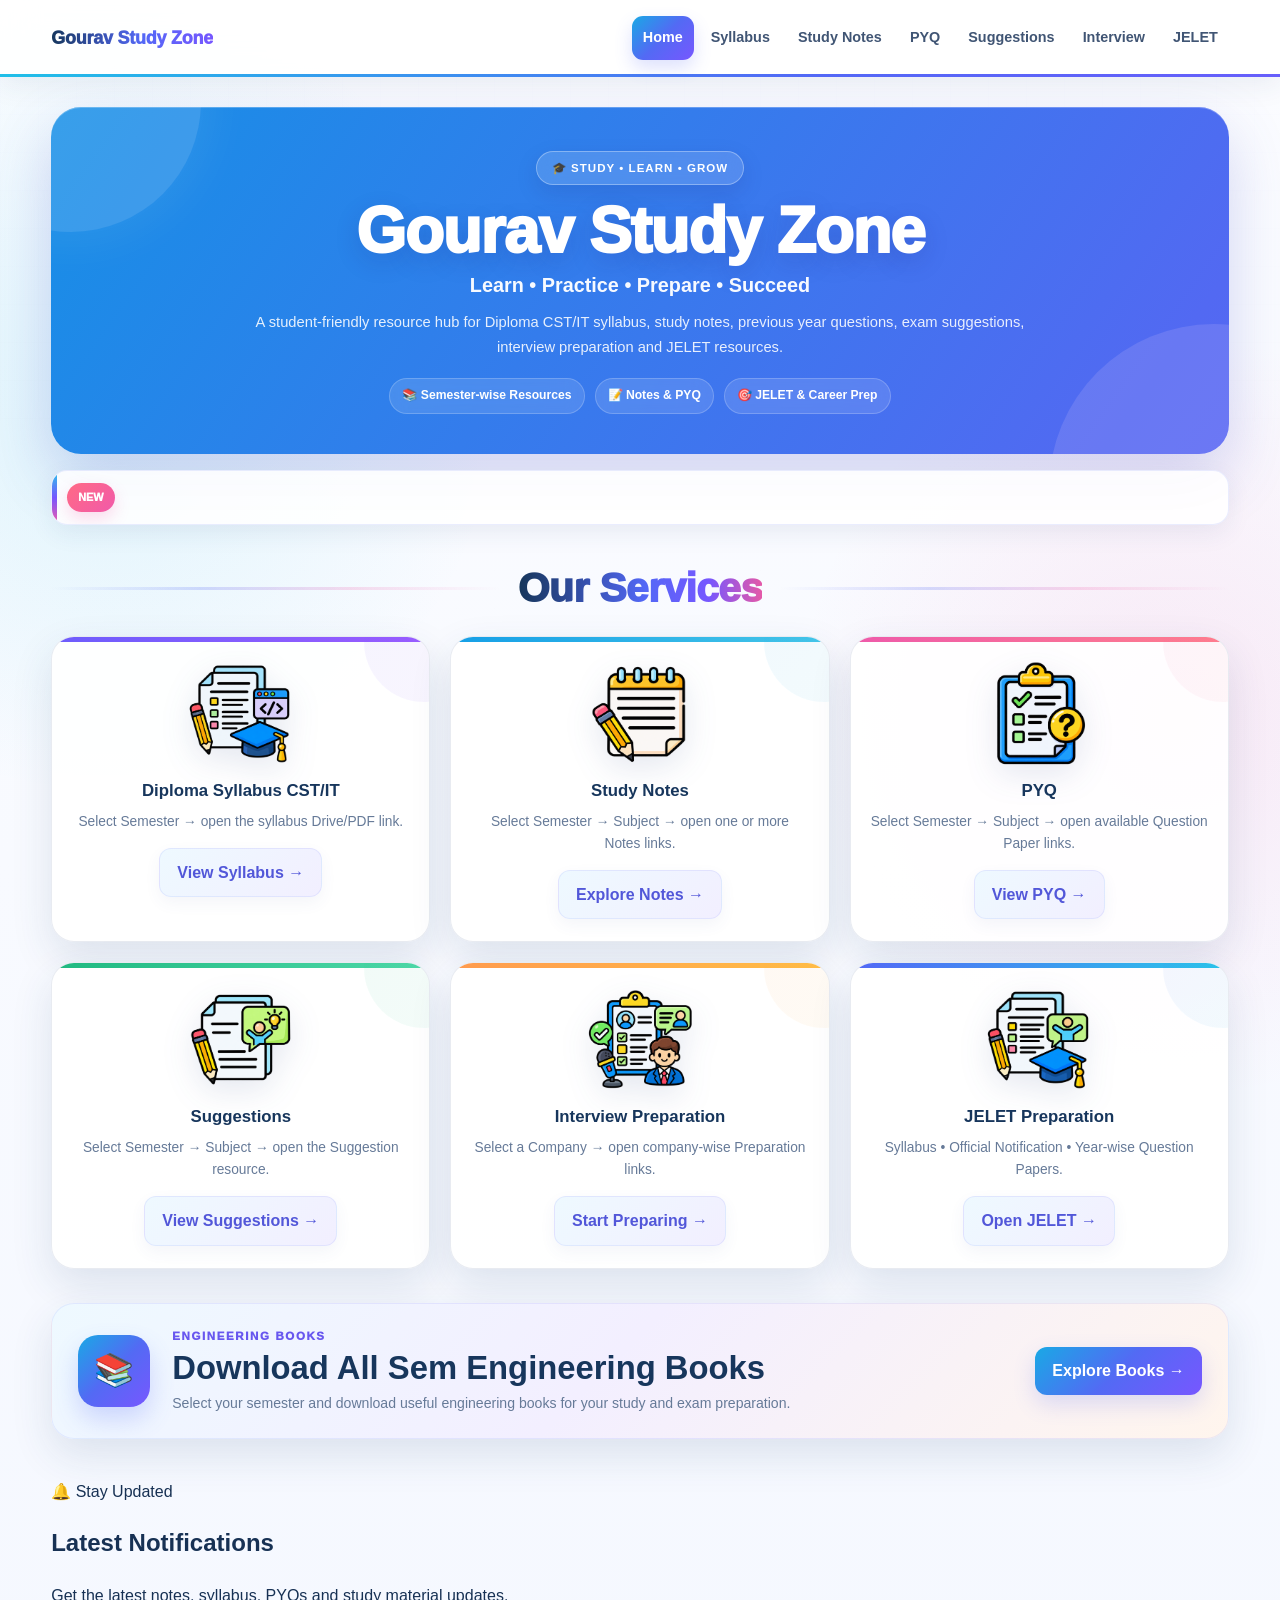
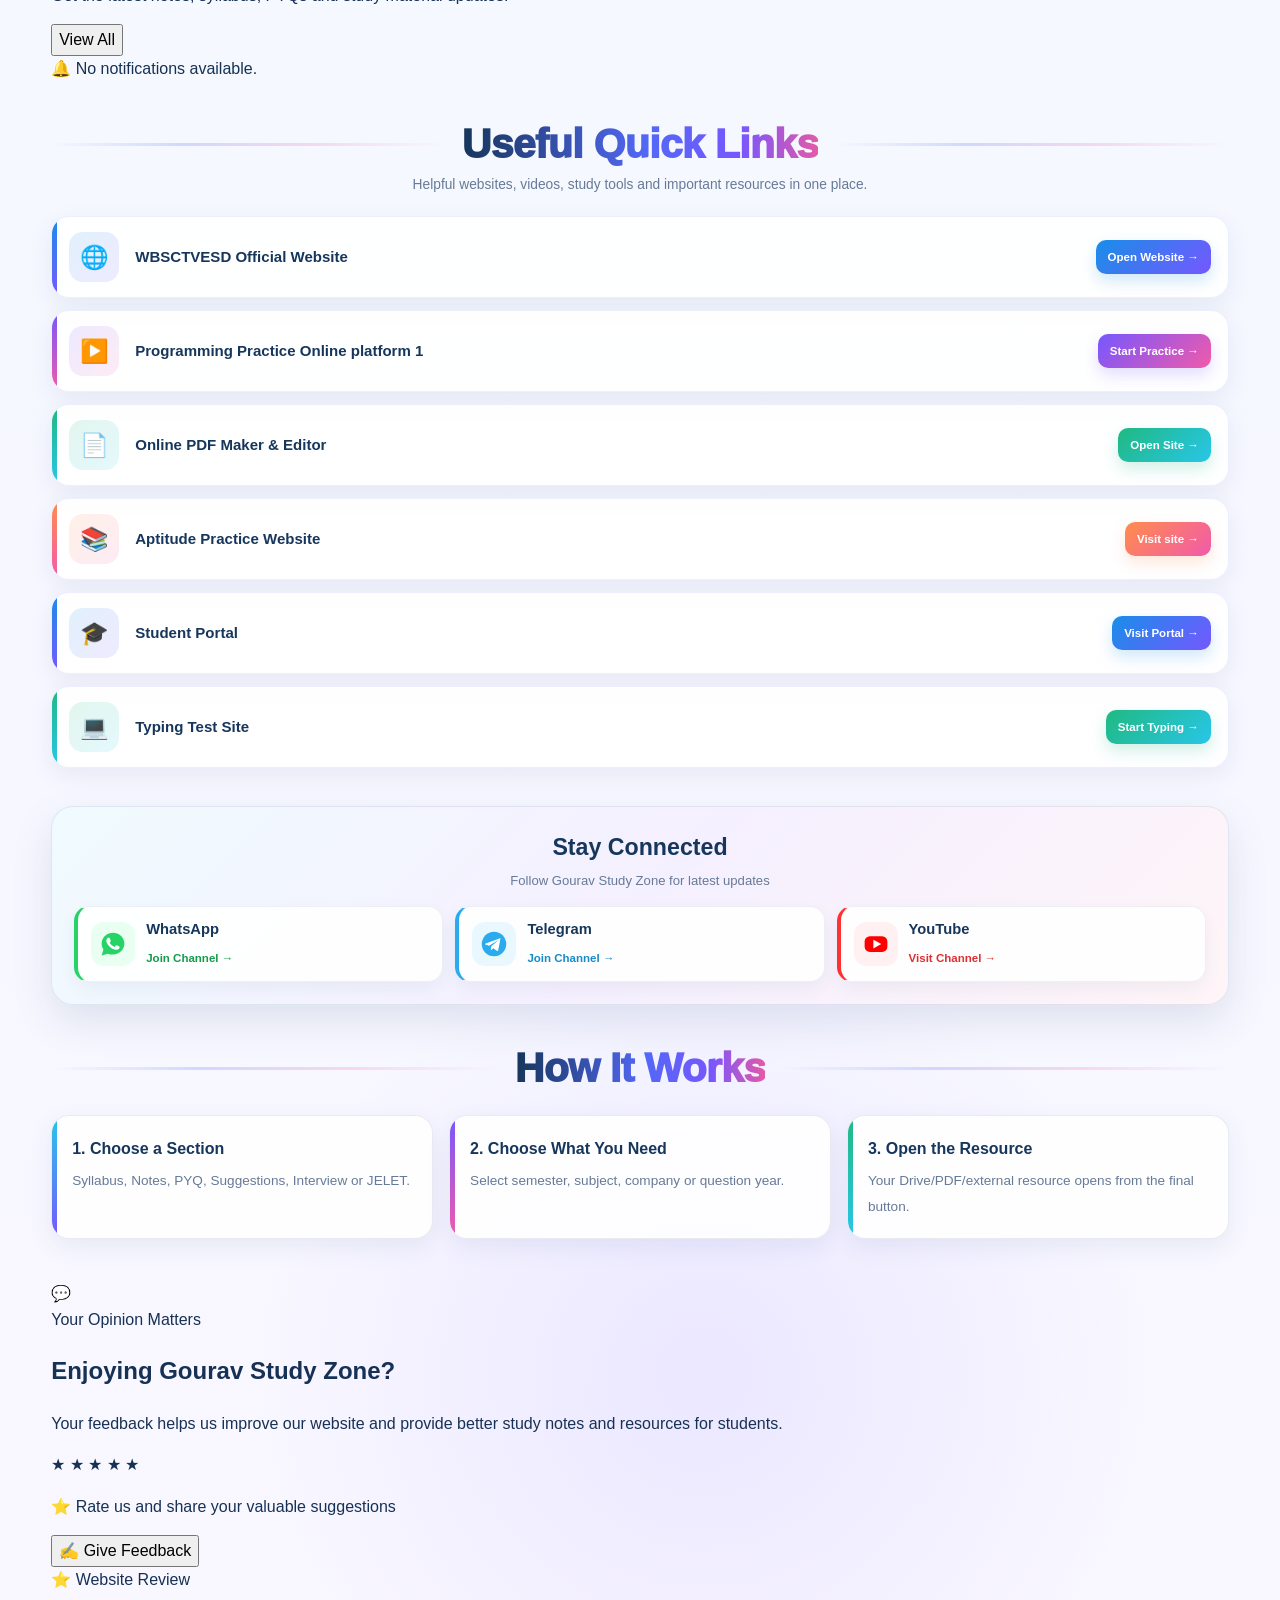
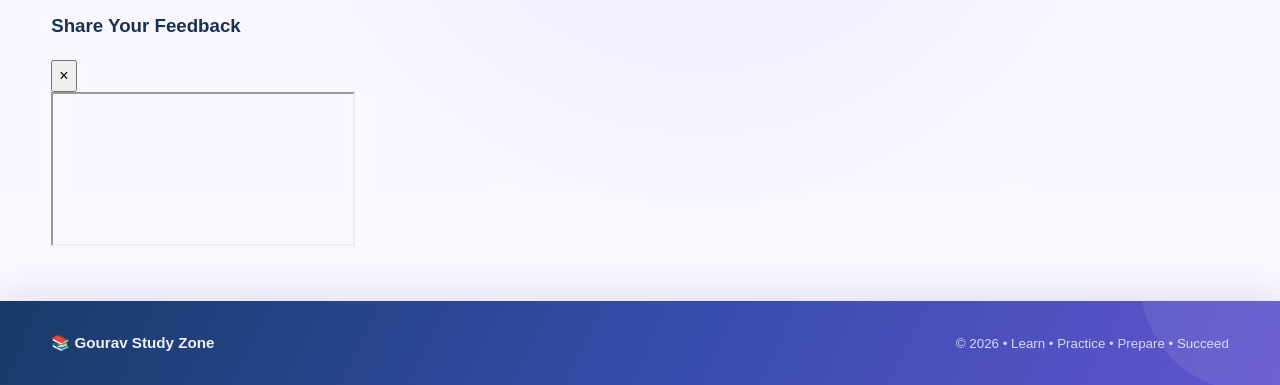
==== commit 3331c3fe: "Implement notifications and review sections in index.html Added latest notifications and website rev" ====
--- a/index.html
+++ b/index.html
@@ -115,6 +115,69 @@
 </section>
 
 <!-- =========================================
+     LATEST NOTIFICATIONS SECTION
+========================================= -->
+
+<section class="gsz-notification-section">
+
+    <div class="gsz-notification-container">
+
+        <!-- Header -->
+
+        <div class="gsz-notification-header">
+
+            <div>
+
+                <span class="gsz-notification-label">
+                    🔔 Stay Updated
+                </span>
+
+                <h2>
+                    Latest Notifications
+                </h2>
+
+                <p>
+                    Get the latest notes, syllabus, PYQs
+                    and study material updates.
+                </p>
+
+            </div>
+
+
+            <button
+                class="gsz-view-all-btn"
+                id="gszViewAllNotifications"
+                type="button"
+            >
+                View All
+            </button>
+
+        </div>
+
+
+        <!-- Notifications -->
+
+        <div
+            class="gsz-notification-list"
+            id="gszNotificationList"
+        >
+        </div>
+
+
+        <!-- Empty Message -->
+
+        <div
+            class="gsz-no-notification"
+            id="gszNoNotification"
+        >
+            🔔 No notifications available.
+        </div>
+
+    </div>
+
+</section>
+
+<!-- =========================================
      USEFUL QUICK LINKS
 ========================================= -->
 
@@ -277,6 +340,141 @@
 
 
 
+<!-- =================================================
+     GOURAV STUDY ZONE - WEBSITE REVIEW SECTION
+================================================= -->
+
+<section class="gsz-review-section">
+
+    <div class="gsz-review-card">
+
+        <!-- Review Icon -->
+        <div class="gsz-review-icon">
+            💬
+        </div>
+
+
+        <!-- Small Badge -->
+        <span class="gsz-review-badge">
+            Your Opinion Matters
+        </span>
+
+
+        <!-- Heading -->
+        <h2>
+            Enjoying Gourav Study Zone?
+        </h2>
+
+
+        <!-- Description -->
+        <p class="gsz-review-description">
+            Your feedback helps us improve our website and provide
+            better study notes and resources for students.
+        </p>
+
+
+        <!-- Animated Stars -->
+        <div class="gsz-stars" aria-label="5 Star Rating">
+
+            <span>★</span>
+            <span>★</span>
+            <span>★</span>
+            <span>★</span>
+            <span>★</span>
+
+        </div>
+
+
+        <!-- Small Text -->
+        <p class="gsz-small-text">
+            ⭐ Rate us and share your valuable suggestions
+        </p>
+
+
+        <!-- Feedback Button -->
+        <button
+            type="button"
+            class="gsz-feedback-btn"
+            id="gszOpenFeedback"
+        >
+            ✍️ Give Feedback
+        </button>
+
+    </div>
+
+</section>
+
+<!-- =================================================
+     GOOGLE FORM FEEDBACK POPUP
+================================================= -->
+
+<div
+    class="gsz-modal"
+    id="gszFeedbackModal"
+    aria-hidden="true"
+>
+
+    <!-- Dark Background -->
+    <div
+        class="gsz-modal-overlay"
+        id="gszModalOverlay"
+    ></div>
+
+
+    <!-- Popup Box -->
+    <div
+        class="gsz-modal-box"
+        role="dialog"
+        aria-modal="true"
+        aria-labelledby="gszModalTitle"
+    >
+
+
+        <!-- Popup Header -->
+        <div class="gsz-modal-header">
+
+            <div>
+
+                <span class="gsz-modal-label">
+                    ⭐ Website Review
+                </span>
+
+                <h3 id="gszModalTitle">
+                    Share Your Feedback
+                </h3>
+
+            </div>
+
+
+            <!-- Close Button -->
+            <button
+                type="button"
+                class="gsz-close-btn"
+                id="gszCloseFeedback"
+                aria-label="Close Feedback Form"
+            >
+                ×
+            </button>
+
+        </div>
+
+
+        <!-- Google Form -->
+        <div class="gsz-form-wrapper">
+
+            <iframe
+                src="https://docs.google.com/forms/d/e/1FAIpQLSeH325P98_yTpgmYjR6-9ZiyP5BVNeWKZD_a8o0S6agATGmDA/viewform?embedded=true"
+                title="Gourav Study Zone Website Feedback Form"
+                loading="lazy"
+            >
+                Loading…
+            </iframe>
+
+        </div>
+
+    </div>
+
+</div>
 
 </main>
 <footer class="site-footer">
--- a/style.css
+++ b/style.css
@@ -1,32 +1,35 @@
 /* =========================================================
-   GOURAV STUDY ZONE — FUTURISTIC EDUCATIONAL UI
-   One shared theme for every page
+   GOURAV STUDY ZONE — COLORFUL PREMIUM BRAND THEME
+   One visual system for every page
 ========================================================= */
 
 :root{
-  --bg:#07111f;
-  --bg-deep:#040b14;
-  --panel:#0c1b2e;
-  --panel-2:#10253d;
-  --glass:rgba(11,28,48,.78);
-  --glass-strong:rgba(12,31,53,.94);
-  --text:#eef6ff;
-  --muted:#95abc4;
-  --muted-2:#6f88a5;
-  --cyan:#4edcff;
-  --blue:#3b95ff;
-  --indigo:#5f73ff;
-  --purple:#8b67ff;
-  --pink:#ff6fc9;
-  --green:#5ee6b5;
-  --yellow:#ffd166;
-  --red:#ff667d;
-  --border:rgba(125,181,236,.15);
-  --border-strong:rgba(91,206,255,.28);
-  --shadow:0 18px 45px rgba(0,0,0,.28);
-  --shadow-soft:0 10px 28px rgba(0,0,0,.20);
-  --glow:0 0 36px rgba(78,220,255,.10);
-  --radius:22px;
+  --ink:#173154;
+  --ink-2:#28476e;
+  --muted:#667a98;
+  --bg:#f7f9ff;
+  --surface:rgba(255,255,255,.88);
+  --surface-solid:#fff;
+  --border:rgba(91,111,157,.14);
+
+  --blue:#188ee8;
+  --cyan:#28c6e9;
+  --indigo:#5368f6;
+  --purple:#7657ff;
+  --pink:#f15aaa;
+  --orange:#ff8d4d;
+  --yellow:#ffbf3f;
+  --green:#20b981;
+
+  --grad-main:linear-gradient(125deg,#168fe6 0%,#5269f2 35%,#7657ff 66%,#eb5ba7 100%);
+  --grad-cool:linear-gradient(135deg,#19a9e5,#536af4,#7757ff);
+  --grad-warm:linear-gradient(135deg,#ff9b50,#ff6b86,#ed5ab1);
+  --grad-soft:linear-gradient(135deg,#eef9ff 0%,#f3efff 47%,#fff5ed 100%);
+  --grad-mint:linear-gradient(135deg,#e8fff7,#eaf9ff,#f3efff);
+
+  --shadow-sm:0 8px 24px rgba(36,62,110,.08);
+  --shadow:0 16px 42px rgba(36,62,110,.12);
+  --shadow-hover:0 22px 52px rgba(45,73,135,.18);
 }
 
 *{box-sizing:border-box}
@@ -34,641 +37,536 @@
 body{
   margin:0;
   min-height:100vh;
-  color:var(--text);
-  font-family:Inter,"Segoe UI",Roboto,Arial,Helvetica,sans-serif;
-  line-height:1.65;
-  background-color:var(--bg);
+  color:var(--ink);
+  font-family:Inter,"Segoe UI",Arial,Helvetica,sans-serif;
+  line-height:1.6;
+  overflow-x:hidden;
+  background:
+    radial-gradient(circle at 8% 11%,rgba(40,198,233,.13),transparent 25rem),
+    radial-gradient(circle at 92% 20%,rgba(241,90,170,.11),transparent 24rem),
+    radial-gradient(circle at 55% 83%,rgba(118,87,255,.10),transparent 28rem),
+    linear-gradient(180deg,#fbfcff 0%,#f5f8ff 48%,#faf7ff 100%);
+}
+body::before{
+  content:"";
+  position:fixed;
+  inset:0;
+  pointer-events:none;
+  z-index:-1;
+  opacity:.28;
   background-image:
-    radial-gradient(circle at 82% 12%, rgba(48,173,230,.15), transparent 28rem),
-    radial-gradient(circle at 15% 58%, rgba(103,80,225,.11), transparent 30rem),
-    linear-gradient(rgba(89,151,213,.055) 1px, transparent 1px),
-    linear-gradient(90deg, rgba(89,151,213,.055) 1px, transparent 1px),
-    linear-gradient(180deg,#06101d 0%,#081625 45%,#06101d 100%);
-  background-size:auto,auto,42px 42px,42px 42px,auto;
-  background-attachment:fixed;
-}
+    linear-gradient(rgba(69,103,180,.045) 1px,transparent 1px),
+    linear-gradient(90deg,rgba(69,103,180,.045) 1px,transparent 1px);
+  background-size:38px 38px;
+  mask-image:linear-gradient(to bottom,rgba(0,0,0,.65),transparent 92%);
+}
+
 img{max-width:100%;display:block}
 a{color:inherit}
 button,input{font:inherit}
 .container{width:min(1180px,92%);margin-inline:auto}
-::selection{background:rgba(78,220,255,.25);color:#fff}
-
-/* =========================================================
-   HEADER / NAVIGATION
+.hidden{display:none!important}
+
+/* =========================================================
+   HEADER — glassy, branded, colorful but clean
 ========================================================= */
 .site-header{
   position:sticky;
   top:0;
   z-index:1000;
-  background:rgba(4,13,24,.88);
-  border-bottom:1px solid rgba(103,164,220,.14);
-  backdrop-filter:blur(18px) saturate(125%);
-  -webkit-backdrop-filter:blur(18px) saturate(125%);
-  box-shadow:0 10px 35px rgba(0,0,0,.18);
+  background:rgba(255,255,255,.84);
+  border-bottom:1px solid rgba(88,107,155,.10);
+  backdrop-filter:blur(18px) saturate(1.25);
+  -webkit-backdrop-filter:blur(18px) saturate(1.25);
+  box-shadow:0 8px 28px rgba(38,62,105,.08);
 }
 .site-header::after{
   content:"";
   position:absolute;
-  left:0;right:0;bottom:-1px;height:1px;
-  background:linear-gradient(90deg,transparent,rgba(78,220,255,.38),rgba(139,103,255,.32),transparent);
-  background-size:220% 100%;
-  animation:navBeam 8s linear infinite;
-}
-@keyframes navBeam{to{background-position:220% 0}}
+  left:0;right:0;bottom:-1px;
+  height:3px;
+  background:linear-gradient(90deg,#20bfe8,#5368f6,#7657ff,#ef5ba9,#ff9b50,#20bfe8);
+  background-size:320% 100%;
+  animation:brandLine 8s linear infinite;
+}
+@keyframes brandLine{to{background-position:320% 0}}
+
 .nav{
-  min-height:78px;
+  min-height:76px;
   display:flex;
   align-items:center;
   justify-content:space-between;
-  gap:28px;
+  gap:24px;
 }
 .brand{
+  position:relative;
   display:flex;
   align-items:center;
-  gap:12px;
+  gap:0;
   text-decoration:none;
-  color:#f4f8ff;
-  font-weight:900;
-  letter-spacing:.1px;
-  white-space:nowrap;
-}
-.brand-logo{
-  display:inline-flex!important;
-  width:auto!important;
-  height:auto!important;
-  padding:0!important;
-  background:none!important;
-  box-shadow:none!important;
-  border-radius:0!important;
-  color:transparent!important;
-  font-size:0!important;
-}
-.brand-logo::after{
-  content:"<GSZ/>";
-  display:inline-block;
-  font-family:"Courier New",monospace;
-  font-size:18px;
-  font-weight:900;
-  letter-spacing:-1px;
-  background:linear-gradient(90deg,var(--cyan),var(--blue),var(--purple));
+  font-weight:950;
+  font-size:1.12rem;
+  letter-spacing:-.2px;
+  background:linear-gradient(90deg,#16375d,#5368f6 56%,#7657ff);
   -webkit-background-clip:text;
   background-clip:text;
   color:transparent;
-  filter:drop-shadow(0 0 12px rgba(78,220,255,.22));
-}
-.brand > span:last-child{
-  font-size:17px;
-  color:#f5f8fc;
-}
-.nav-links{
-  display:flex;
-  align-items:center;
-  gap:6px;
-}
+  transition:transform .25s ease,filter .25s ease;
+}
+.brand:hover{transform:translateY(-1px);filter:saturate(1.25)}
+.brand-logo{display:none!important}
+
+.nav-links{display:flex;align-items:center;gap:6px}
 .nav-links a{
   position:relative;
   padding:10px 11px;
-  border-radius:10px;
-  color:#8fa5bc;
+  border-radius:11px;
+  color:#405574;
   text-decoration:none;
-  font-size:.9rem;
-  font-weight:750;
-  transition:color .25s ease,background .25s ease,transform .25s ease;
-}
-.nav-links a::after{
-  content:"";
-  position:absolute;
-  left:50%;bottom:2px;
-  width:0;height:2px;
-  transform:translateX(-50%);
-  border-radius:99px;
-  background:linear-gradient(90deg,var(--cyan),var(--purple));
-  transition:width .25s ease;
-}
-.nav-links a:hover,
+  font-size:.90rem;
+  font-weight:800;
+  transition:color .22s ease,background .22s ease,transform .22s ease;
+}
+.nav-links a:hover{
+  color:#4f56df;
+  background:linear-gradient(135deg,rgba(40,198,233,.08),rgba(118,87,255,.09));
+  transform:translateY(-2px);
+}
 .nav-links a.active{
   color:#fff;
-  background:rgba(106,160,215,.06);
-}
-.nav-links a:hover{transform:translateY(-1px)}
-.nav-links a:hover::after,.nav-links a.active::after{width:58%}
+  background:var(--grad-cool);
+  box-shadow:0 8px 18px rgba(83,104,246,.20);
+}
 .menu-btn{
   display:none;
   width:44px;height:44px;
-  border:1px solid var(--border);
-  border-radius:12px;
-  background:rgba(18,40,65,.9);
-  color:#dff6ff;
+  align-items:center;justify-content:center;
+  border:0;border-radius:13px;
+  color:#fff;
+  background:var(--grad-cool);
+  box-shadow:0 8px 20px rgba(83,104,246,.22);
   cursor:pointer;
-  font-size:20px;
-  box-shadow:var(--shadow-soft);
-}
-
-/* =========================================================
-   HOME HERO — portfolio-inspired educational split layout
+}
+
+/* =========================================================
+   HOME HERO — branded colorful flagship
 ========================================================= */
 .hero{
   position:relative;
-  overflow:hidden;
-  margin:28px 0 18px;
-  padding:0;
-  border:1px solid var(--border);
-  border-radius:28px;
-  background:
-    radial-gradient(circle at 85% 18%,rgba(50,196,255,.13),transparent 24rem),
-    radial-gradient(circle at 8% 92%,rgba(127,83,255,.10),transparent 23rem),
-    rgba(6,20,36,.72);
-  box-shadow:0 24px 70px rgba(0,0,0,.32),inset 0 1px rgba(255,255,255,.03);
-  backdrop-filter:blur(10px);
+  isolation:isolate;
+  overflow:hidden;
+  margin:30px auto 16px;
+  padding:44px 28px 40px;
+  border-radius:30px;
+  color:#fff;
+  text-align:center;
+  background:var(--grad-main);
+  background-size:260% 260%;
+  animation:heroMesh 11s ease infinite;
+  box-shadow:0 24px 60px rgba(72,82,200,.23),inset 0 1px 0 rgba(255,255,255,.25);
+}
+@keyframes heroMesh{
+  0%{background-position:0% 50%}
+  50%{background-position:100% 50%}
+  100%{background-position:0% 50%}
+}
+.hero::before,.hero::after{
+  content:"";
+  position:absolute;
+  border-radius:50%;
+  z-index:-1;
+  animation:orbFloat 7s ease-in-out infinite;
 }
 .hero::before{
-  content:"";
-  position:absolute;
-  inset:0;
-  background-image:
-    linear-gradient(rgba(93,151,210,.055) 1px,transparent 1px),
-    linear-gradient(90deg,rgba(93,151,210,.055) 1px,transparent 1px);
-  background-size:34px 34px;
-  opacity:.55;
-  pointer-events:none;
-  mask-image:linear-gradient(to bottom,black,transparent 90%);
-}
-.hero-inner{position:relative;z-index:2}
-.hero-grid{
-  display:grid;
-  grid-template-columns:minmax(0,1.02fr) minmax(420px,.98fr);
-  gap:34px;
-  align-items:center;
-  min-height:510px;
-  padding:48px 52px;
-}
-.hero-copy{min-width:0}
-.hero-status{
+  width:260px;height:260px;
+  left:-110px;top:-135px;
+  background:rgba(255,255,255,.14);
+  box-shadow:0 0 60px rgba(255,255,255,.10);
+}
+.hero::after{
+  width:330px;height:330px;
+  right:-150px;bottom:-200px;
+  background:rgba(255,220,246,.13);
+  animation-delay:-2.5s;
+}
+@keyframes orbFloat{50%{transform:translate(16px,10px) scale(1.05)}}
+.hero-inner{position:relative;z-index:2;max-width:940px;margin:auto}
+.hero-badge{
   display:inline-flex;
   align-items:center;
-  gap:9px;
-  margin-bottom:24px;
-  padding:8px 14px;
-  border:1px solid rgba(108,188,240,.18);
+  gap:7px;
+  padding:7px 15px;
   border-radius:999px;
-  background:rgba(15,38,62,.72);
-  color:#9cb4cc;
-  font-size:.84rem;
-  box-shadow:inset 0 1px rgba(255,255,255,.03);
-}
-.hero-status-dot{
-  width:9px;height:9px;border-radius:50%;
-  background:var(--green);
-  box-shadow:0 0 0 4px rgba(94,230,181,.08),0 0 15px rgba(94,230,181,.45);
-  animation:statusPulse 2.2s ease-in-out infinite;
-}
-@keyframes statusPulse{50%{transform:scale(.75);opacity:.72}}
-.hero-terminal{
-  margin:0 0 10px;
-  color:var(--cyan);
-  font-family:"Courier New",monospace;
-  font-size:.93rem;
+  border:1px solid rgba(255,255,255,.32);
+  background:rgba(255,255,255,.14);
+  backdrop-filter:blur(10px);
+  font-size:.72rem;
+  font-weight:900;
+  letter-spacing:.09em;
+  box-shadow:0 8px 22px rgba(40,31,109,.13);
+}
+.hero h1{
+  margin:14px 0 5px;
+  font-size:clamp(2.35rem,5vw,4rem);
+  line-height:1.03;
+  font-weight:950;
+  letter-spacing:-1.3px;
+  text-shadow:0 8px 24px rgba(31,36,120,.18);
+}
+.hero .lead{margin:0 0 8px;font-size:clamp(1rem,2vw,1.24rem);font-weight:760;color:rgba(255,255,255,.96)}
+.hero .desc{max-width:780px;margin:0 auto 18px;color:rgba(255,255,255,.88);font-size:.92rem;line-height:1.7}
+.hero-highlights{display:flex;justify-content:center;gap:10px;flex-wrap:wrap}
+.hero-highlights span{
+  padding:7px 12px;
+  border-radius:999px;
+  background:rgba(255,255,255,.12);
+  border:1px solid rgba(255,255,255,.20);
+  color:#fff;
+  font-size:.76rem;
   font-weight:800;
-  letter-spacing:.03em;
-}
-.hero h1{
-  margin:0;
-  max-width:680px;
-  font-size:clamp(3rem,6.1vw,5.7rem);
-  line-height:.96;
-  letter-spacing:-.055em;
-  color:#f1f7ff;
-  font-weight:900;
-}
-.hero h1 .gradient-text{
-  display:block;
-  margin-top:7px;
-  background:linear-gradient(95deg,#50dcff 0%,#54a6ff 45%,#7d6cff 100%);
-  background-size:180% 100%;
-  -webkit-background-clip:text;
-  background-clip:text;
-  color:transparent;
-  animation:titleShift 7s ease-in-out infinite alternate;
-  filter:drop-shadow(0 0 22px rgba(77,160,255,.10));
-}
-@keyframes titleShift{to{background-position:100% 0}}
-.hero .lead{
-  margin:24px 0 8px;
-  color:#c7d7ea;
-  font-size:clamp(1rem,1.55vw,1.25rem);
-  font-weight:750;
-  letter-spacing:.01em;
-}
-.hero .desc{
-  max-width:620px;
-  margin:0 0 24px;
-  color:#8fa6bf;
-  font-size:.95rem;
-  line-height:1.8;
-}
-.hero-actions{display:flex;gap:11px;flex-wrap:wrap}
-.hero-actions .btn{min-width:150px}
-.hero-badge{display:none}
-
-.hero-visual{position:relative;min-width:0}
-.hero-visual::before{
-  content:"";
-  position:absolute;
-  inset:10% 8%;
-  border-radius:50%;
-  background:radial-gradient(circle,rgba(55,179,255,.13),transparent 65%);
-  filter:blur(20px);
-  animation:visualGlow 5s ease-in-out infinite;
-}
-@keyframes visualGlow{50%{transform:scale(1.08);opacity:.7}}
-.terminal-card{
-  position:relative;
-  z-index:2;
-  overflow:hidden;
-  border:1px solid rgba(117,187,241,.21);
-  border-radius:24px;
-  background:rgba(9,30,51,.88);
-  box-shadow:0 25px 60px rgba(0,0,0,.32),0 0 45px rgba(59,149,255,.08);
-  animation:terminalFloat 5.5s ease-in-out infinite;
-}
-@keyframes terminalFloat{50%{transform:translateY(-5px)}}
-.terminal-head{
-  display:flex;
-  align-items:center;
-  gap:8px;
-  min-height:48px;
-  padding:0 18px;
-  border-bottom:1px solid rgba(112,172,229,.15);
-  color:#8ca5bf;
-  font-family:"Courier New",monospace;
-  font-size:.8rem;
-}
-.terminal-dots{display:flex;gap:7px;margin-right:8px}
-.terminal-dots i{display:block;width:9px;height:9px;border-radius:50%}
-.terminal-dots i:nth-child(1){background:#ff6b78}
-.terminal-dots i:nth-child(2){background:#e7bd59}
-.terminal-dots i:nth-child(3){background:#4cd3b3}
-.terminal-body{padding:24px}
-.hero-resource-grid{
-  display:grid;
-  grid-template-columns:repeat(3,1fr);
-  gap:12px;
-  margin-bottom:20px;
-}
-.hero-resource-tile{
-  display:flex;
-  flex-direction:column;
-  align-items:center;
-  justify-content:center;
-  gap:8px;
-  min-height:106px;
-  padding:13px 8px;
-  border:1px solid rgba(118,179,236,.13);
-  border-radius:16px;
-  background:rgba(6,20,36,.65);
-  text-decoration:none;
-  color:#cfe3f8;
-  font-size:.78rem;
-  font-weight:800;
-  transition:.3s ease;
-}
-.hero-resource-tile:hover{
-  transform:translateY(-4px);
-  border-color:rgba(78,220,255,.34);
-  background:rgba(18,50,79,.78);
-  box-shadow:0 10px 25px rgba(0,0,0,.23),0 0 20px rgba(78,220,255,.08);
-}
-.hero-resource-tile img{
-  width:54px;height:54px;object-fit:contain;
-  border-radius:12px;
-}
-.hero-code{
-  margin:0;
-  padding:18px 20px;
-  overflow:auto;
-  border:1px solid rgba(119,179,235,.12);
-  border-radius:16px;
-  background:#06111e;
-  color:#a9bdd2;
-  font-family:"Courier New",monospace;
-  font-size:.78rem;
-  line-height:1.75;
-  white-space:pre-wrap;
-}
-.code-purple{color:#e081ff}.code-cyan{color:#69e7ff}.code-green{color:#74e8b9}.code-blue{color:#6e9fff}
-
-/* =========================================================
-   COMMON BUTTONS
-========================================================= */
-.btn,
-.books-home-btn{
+  backdrop-filter:blur(8px);
+  transition:transform .25s ease,background .25s ease;
+}
+.hero-highlights span:hover{transform:translateY(-3px);background:rgba(255,255,255,.19)}
+
+/* =========================================================
+   BUTTONS
+========================================================= */
+.btn,.books-home-btn{
   display:inline-flex;
   align-items:center;
   justify-content:center;
   gap:8px;
   padding:11px 17px;
-  border:1px solid transparent;
+  border:0;
   border-radius:12px;
   text-decoration:none;
   font-weight:850;
   cursor:pointer;
-  transition:transform .25s ease,box-shadow .25s ease,border-color .25s ease,background .25s ease;
-}
-.btn:hover,.books-home-btn:hover{transform:translateY(-3px)}
+  transition:transform .25s ease,box-shadow .25s ease,filter .25s ease;
+}
+.btn:hover,.books-home-btn:hover{transform:translateY(-3px);filter:saturate(1.10)}
 .btn-blue,.btn-primary,.books-home-btn{
-  color:#061421;
-  background:linear-gradient(135deg,var(--cyan),#67a7ff);
-  box-shadow:0 10px 24px rgba(56,165,255,.16);
-}
-.btn-blue:hover,.btn-primary:hover,.books-home-btn:hover{box-shadow:0 14px 30px rgba(78,220,255,.22)}
-.btn-soft,.btn-light{
-  color:#cfe9ff;
-  background:rgba(19,48,77,.72);
-  border-color:rgba(113,183,240,.16);
-}
-.btn-soft:hover,.btn-light:hover{border-color:rgba(78,220,255,.32);background:rgba(25,62,98,.84)}
-.btn-green{color:#b9ffe1;background:rgba(28,112,82,.26);border-color:rgba(94,230,181,.19)}
-
-/* =========================================================
-   TICKER / NOTIFICATION
+  color:#fff;
+  background:var(--grad-cool);
+  box-shadow:0 9px 22px rgba(83,104,246,.20);
+}
+.btn-blue:hover,.btn-primary:hover,.books-home-btn:hover{box-shadow:0 14px 28px rgba(83,104,246,.29)}
+.btn-soft{
+  color:#5257d9;
+  background:linear-gradient(135deg,#eef9ff,#f2efff);
+  border:1px solid rgba(83,104,246,.10);
+  box-shadow:0 6px 16px rgba(65,91,147,.06);
+}
+.btn-light{background:#fff;color:#5368f6;box-shadow:0 10px 24px rgba(48,50,120,.14)}
+.btn-green{background:linear-gradient(135deg,#e8fff6,#e8faff);color:#168a67}
+
+/* =========================================================
+   NOTIFICATION
 ========================================================= */
 .notification{
+  position:relative;
   display:flex;
   align-items:center;
   gap:12px;
-  margin:0 auto 38px;
-  padding:12px 14px;
-  overflow:hidden;
-  border:1px solid var(--border);
-  border-radius:15px;
-  background:rgba(8,27,47,.74);
-  box-shadow:var(--shadow-soft);
+  margin:14px auto 36px;
+  padding:12px 15px;
+  border-radius:16px;
+  border:1px solid rgba(83,104,246,.12);
+  background:rgba(255,255,255,.88);
+  box-shadow:var(--shadow-sm);
+  overflow:hidden;
+}
+.notification::before{
+  content:"";
+  position:absolute;
+  inset:0 auto 0 0;
+  width:5px;
+  background:linear-gradient(#28c6e9,#7657ff,#f15aaa);
 }
 .new-badge{
   flex:0 0 auto;
   padding:6px 11px;
   border-radius:999px;
-  color:#07111f;
-  background:linear-gradient(135deg,#70e8ff,#6ba3ff);
+  color:#fff;
+  background:linear-gradient(135deg,#ff6a85,#f15aaa);
   font-size:.68rem;
   font-weight:950;
-  letter-spacing:.06em;
-  box-shadow:0 0 18px rgba(78,220,255,.16);
-}
-.ticker{overflow:hidden;white-space:nowrap;flex:1;color:#a9bdd2}
-.ticker span{
-  display:inline-block;
-  padding-left:100%;
-  font-weight:700;
-  font-size:.86rem;
-  animation:tickerMove 18s linear infinite;
-}
+  box-shadow:0 7px 16px rgba(241,90,170,.22);
+}
+.ticker{overflow:hidden;white-space:nowrap;flex:1}
+.ticker span{display:inline-block;padding-left:100%;font-size:.86rem;font-weight:800;color:#48617f;animation:tickerMove 18s linear infinite}
 @keyframes tickerMove{to{transform:translateX(-100%)}}
 .notification:hover .ticker span{animation-play-state:paused}
 
 /* =========================================================
-   SECTION TITLES
+   SECTION HEADINGS
 ========================================================= */
 .section-heading{
   display:flex;
   align-items:center;
   gap:18px;
-  margin:46px 0 24px;
+  margin:40px 0 24px;
 }
 .section-heading::before,.section-heading::after{
   content:"";
-  height:1px;
+  height:3px;
   flex:1;
-  background:linear-gradient(90deg,transparent,rgba(91,190,235,.20),rgba(131,101,255,.15),transparent);
+  border-radius:999px;
+  background:linear-gradient(90deg,transparent,rgba(83,104,246,.22),rgba(241,90,170,.20),transparent);
 }
 .section-heading h2{
   margin:0;
-  color:#edf6ff;
   white-space:nowrap;
-  font-size:clamp(1.7rem,3.7vw,2.65rem);
-  line-height:1.1;
-  letter-spacing:-.035em;
-}
-.section-heading h2::before{
-  content:"// ";
-  color:var(--cyan);
-  font-family:"Courier New",monospace;
-  font-size:.55em;
-  vertical-align:middle;
-  letter-spacing:0;
-}
-
-/* =========================================================
-   GLASS CARD BASE
-========================================================= */
-.service-card,.semester-card,.resource-card,.company-card,.jelet-feature,.how-card,.updates,
-.books-home-section,.quick-link-card,.compact-social,.compact-social-card,.page-hero{
-  border:1px solid var(--border);
-  background:linear-gradient(145deg,rgba(13,34,57,.86),rgba(7,23,40,.82));
-  box-shadow:var(--shadow-soft);
-  backdrop-filter:blur(12px);
-  -webkit-backdrop-filter:blur(12px);
-}
-.service-card,.semester-card,.resource-card,.company-card,.jelet-feature,.how-card,
-.books-home-section,.quick-link-card,.compact-social-card{
-  transition:transform .3s ease,border-color .3s ease,box-shadow .3s ease,background .3s ease;
-}
-.service-card:hover,.semester-card:hover,.resource-card:hover,.company-card:hover,.jelet-feature:hover,.how-card:hover,
-.books-home-section:hover,.quick-link-card:hover,.compact-social-card:hover{
-  transform:translateY(-5px);
-  border-color:var(--border-strong);
-  box-shadow:0 18px 42px rgba(0,0,0,.28),0 0 28px rgba(78,220,255,.07);
-  background:linear-gradient(145deg,rgba(15,42,69,.92),rgba(8,27,46,.88));
-}
-
-/* reveal animation added by script.js */
-.reveal{opacity:0;transform:translateY(18px);transition:opacity .65s ease,transform .65s ease}
-.reveal.in-view{opacity:1;transform:none}
-.reveal-delay-1{transition-delay:.07s}.reveal-delay-2{transition-delay:.14s}.reveal-delay-3{transition-delay:.21s}
-
-/* =========================================================
-   SERVICE CARDS
+  font-size:clamp(1.72rem,3.6vw,2.55rem);
+  line-height:1.15;
+  font-weight:950;
+  letter-spacing:-.6px;
+  background:linear-gradient(90deg,#16365a 0%,#5368f6 52%,#7657ff 78%,#e459a8 100%);
+  -webkit-background-clip:text;
+  background-clip:text;
+  color:transparent;
+}
+
+/* =========================================================
+   SERVICE CARDS — six branded color identities
 ========================================================= */
 .services{
   display:grid;
   grid-template-columns:repeat(3,1fr);
-  gap:18px;
-  margin-bottom:38px;
+  gap:20px;
+  margin-bottom:34px;
 }
 .service-card{
-  position:relative;
-  overflow:hidden;
-  min-height:310px;
+  --accent1:#5368f6;
+  --accent2:#7657ff;
+  position:relative;
+  overflow:hidden;
+  padding:20px 20px 22px;
+  text-align:center;
+  border-radius:23px;
+  border:1px solid var(--border);
+  background:rgba(255,255,255,.90);
+  box-shadow:var(--shadow);
+  transition:transform .30s ease,box-shadow .30s ease,border-color .30s ease;
+}
+.service-card::before{
+  content:"";
+  position:absolute;
+  left:0;right:0;top:0;
+  height:5px;
+  background:linear-gradient(90deg,var(--accent1),var(--accent2));
+}
+.service-card::after{
+  content:"";
+  position:absolute;
+  width:120px;height:120px;
+  right:-55px;top:-55px;
+  border-radius:50%;
+  background:linear-gradient(135deg,var(--accent1),var(--accent2));
+  opacity:.06;
+  transition:transform .35s ease,opacity .35s ease;
+}
+.service-card:hover{transform:translateY(-8px);box-shadow:var(--shadow-hover);border-color:rgba(83,104,246,.18)}
+.service-card:hover::after{transform:scale(1.25);opacity:.10}
+.service-card:nth-child(1){--accent1:#6d5dfc;--accent2:#9a5cff}
+.service-card:nth-child(2){--accent1:#169fe6;--accent2:#45c6e8}
+.service-card:nth-child(3){--accent1:#ee5aaa;--accent2:#ff7e8d}
+.service-card:nth-child(4){--accent1:#20b981;--accent2:#4ed8a8}
+.service-card:nth-child(5){--accent1:#ff9b4e;--accent2:#ffbd45}
+.service-card:nth-child(6){--accent1:#5368f6;--accent2:#28c6e9}
+.service-icon{
+  width:112px;
+  height:112px;
+  object-fit:contain;
+  margin:2px auto 5px;
+  filter:drop-shadow(0 10px 16px rgba(43,69,130,.12));
+  transition:transform .32s cubic-bezier(.2,.8,.2,1);
+}
+.service-card:hover .service-icon{transform:translateY(-4px) scale(1.06) rotate(-2deg)}
+.service-card h3{margin:7px 0 6px;font-size:1.05rem;color:#17365c}
+.service-card p{margin:0 0 15px;color:var(--muted);font-size:.86rem;line-height:1.6}
+
+/* =========================================================
+   ENGINEERING BOOKS FEATURE BANNER
+========================================================= */
+.books-home-section{
+  position:relative;
+  overflow:hidden;
   display:flex;
-  flex-direction:column;
-  padding:22px 22px 24px;
+  align-items:center;
+  gap:22px;
+  width:100%;
+  margin:10px 0 40px;
+  padding:23px 26px;
+  border-radius:23px;
+  background:var(--grad-soft);
+  border:1px solid rgba(83,104,246,.10);
+  box-shadow:var(--shadow);
+  transition:transform .28s ease,box-shadow .28s ease;
+}
+.books-home-section::before{
+  content:"";
+  position:absolute;
+  inset:0;
+  pointer-events:none;
+  background:linear-gradient(105deg,transparent 0%,rgba(255,255,255,.5) 42%,transparent 62%);
+  transform:translateX(-110%);
+  animation:bannerShine 7s ease-in-out infinite;
+}
+@keyframes bannerShine{55%,100%{transform:translateX(120%)}}
+.books-home-section:hover{transform:translateY(-4px);box-shadow:var(--shadow-hover)}
+.books-home-icon{
+  width:72px;height:72px;
+  flex-shrink:0;
+  display:grid;place-items:center;
   border-radius:20px;
-  text-align:left;
-}
-.service-card::before{
-  content:"";
-  position:absolute;
-  top:0;left:0;right:0;height:3px;
-  background:linear-gradient(90deg,var(--cyan),var(--blue),var(--purple));
-  background-size:220% 100%;
-  animation:cardBeam 8s linear infinite;
-  opacity:.75;
-}
-@keyframes cardBeam{to{background-position:220% 0}}
-.service-icon{
-  width:82px;height:82px;
-  object-fit:contain;
-  margin:2px 0 14px;
-  border-radius:18px;
-  background:rgba(58,124,188,.08);
-  filter:drop-shadow(0 10px 20px rgba(0,0,0,.16));
-  transition:transform .35s ease,filter .35s ease;
-}
-.service-card:hover .service-icon{transform:translateY(-3px) scale(1.06);filter:drop-shadow(0 12px 22px rgba(78,220,255,.14))}
-.service-card h3{margin:5px 0 8px;color:#f2f8ff;font-size:1.08rem}
-.service-card p{margin:0 0 17px;color:var(--muted);font-size:.88rem;line-height:1.7}
-.service-card .btn{margin-top:auto}
-
-/* =========================================================
-   BOOKS FEATURE BANNER
-========================================================= */
-.books-home-section{
-  position:relative;
-  overflow:hidden;
-  display:grid;
-  grid-template-columns:auto 1fr auto;
-  align-items:center;
-  gap:20px;
-  margin:10px 0 38px;
-  padding:24px 26px;
-  border-radius:20px;
-}
-.books-home-section::before{
-  content:"";
-  position:absolute;
-  width:220px;height:220px;
-  right:-100px;top:-120px;
-  border-radius:50%;
-  background:radial-gradient(circle,rgba(78,220,255,.13),transparent 66%);
-  pointer-events:none;
-}
-.books-home-icon{
-  position:relative;z-index:1;
-  width:68px;height:68px;
-  display:grid;place-items:center;
-  border-radius:18px;
-  background:linear-gradient(145deg,#147dba,#6657ee);
-  font-size:31px;
-  box-shadow:0 12px 28px rgba(68,113,234,.20),0 0 24px rgba(78,220,255,.08);
-}
-.books-home-content{position:relative;z-index:1;min-width:0}
-.books-small-title{display:block;margin-bottom:4px;color:#8bcfff;font-size:.69rem;font-weight:950;letter-spacing:.16em}
-.books-home-content h2{margin:0 0 5px;color:#eef7ff;font-size:clamp(1.25rem,2.4vw,1.8rem);line-height:1.25}
+  color:#fff;
+  background:var(--grad-cool);
+  font-size:32px;
+  box-shadow:0 12px 25px rgba(83,104,246,.23);
+}
+.books-home-content{position:relative;z-index:2;flex:1}
+.books-small-title{display:block;margin-bottom:3px;color:#6857ef;font-size:.72rem;font-weight:950;letter-spacing:.14em}
+.books-home-content h2{margin:0 0 4px;color:#17365c;font-size:clamp(1.45rem,3vw,2.05rem);line-height:1.22}
 .books-home-content p{margin:0;color:var(--muted);font-size:.88rem}
-.books-home-btn{position:relative;z-index:1;white-space:nowrap}
-
-/* =========================================================
-   QUICK LINKS — full width, terminal-like rows
+.books-home-btn{position:relative;z-index:2;flex-shrink:0}
+
+/* =========================================================
+   QUICK LINKS — one premium full-width line each
 ========================================================= */
 .quick-links-heading{margin-bottom:8px}
-.quick-links-subtitle{margin:-2px 0 20px;text-align:center;color:var(--muted);font-size:.88rem}
+.quick-links-subtitle{text-align:center;margin:-2px 0 20px;color:var(--muted);font-size:.86rem}
 .quick-links-grid{display:grid;grid-template-columns:1fr;gap:12px;margin-bottom:38px}
 .quick-link-card{
-  position:relative;
-  overflow:hidden;
-  display:grid;
-  grid-template-columns:58px 1fr;
+  --q1:#188ee8;
+  --q2:#7657ff;
+  position:relative;
+  overflow:hidden;
+  display:flex;
   align-items:center;
   gap:16px;
-  min-height:86px;
-  padding:14px 18px;
-  border-radius:17px;
+  min-height:82px;
+  padding:13px 17px;
+  border-radius:18px;
   text-decoration:none;
   color:inherit;
-}
+  background:rgba(255,255,255,.88);
+  border:1px solid rgba(83,104,246,.10);
+  box-shadow:var(--shadow-sm);
+  transition:transform .26s ease,box-shadow .26s ease,border-color .26s ease;
+}
+.quick-link-card:nth-child(2n){--q1:#7657ff;--q2:#f15aaa}
+.quick-link-card:nth-child(3n){--q1:#20b981;--q2:#28c6e9}
+.quick-link-card:nth-child(4n){--q1:#ff8d4d;--q2:#f15aaa}
 .quick-link-card::before{
   content:"";
   position:absolute;
-  left:0;top:0;bottom:0;width:3px;
-  background:linear-gradient(var(--cyan),var(--purple));
-  box-shadow:0 0 15px rgba(78,220,255,.25);
-}
+  inset:0 auto 0 0;
+  width:5px;
+  background:linear-gradient(var(--q1),var(--q2));
+}
+.quick-link-card:hover{transform:translateX(5px);box-shadow:var(--shadow);border-color:rgba(83,104,246,.18)}
 .quick-link-icon{
   width:50px;height:50px;
+  flex-shrink:0;
   display:grid;place-items:center;
   border-radius:14px;
-  background:rgba(62,134,203,.13);
-  border:1px solid rgba(105,181,236,.12);
+  background:linear-gradient(135deg,color-mix(in srgb,var(--q1) 13%,white),color-mix(in srgb,var(--q2) 12%,white));
   font-size:23px;
-  box-shadow:inset 0 1px rgba(255,255,255,.02);
-  transition:transform .3s ease,box-shadow .3s ease;
-}
-.quick-link-card:hover .quick-link-icon{transform:scale(1.06) rotate(-2deg);box-shadow:0 0 20px rgba(78,220,255,.10)}
-.quick-link-card > div{display:flex;align-items:center;justify-content:space-between;gap:18px;min-width:0}
-.quick-link-card h3{margin:0;color:#eaf5ff;font-size:.98rem;line-height:1.35}
+  transition:transform .28s ease;
+}
+.quick-link-card:hover .quick-link-icon{transform:scale(1.08) rotate(-4deg)}
+.quick-link-card>div{flex:1;display:flex;align-items:center;justify-content:space-between;gap:16px;position:relative;z-index:2}
+.quick-link-card h3{margin:0;color:#17365c;font-size:.94rem;line-height:1.35}
 .quick-link-card p{
-  flex:0 0 auto;
+  flex-shrink:0;
   margin:0;
   padding:8px 12px;
   border-radius:10px;
-  color:#82dcff;
-  background:rgba(31,85,128,.26);
-  border:1px solid rgba(104,187,240,.12);
-  font-family:"Courier New",monospace;
+  color:#fff;
+  background:linear-gradient(135deg,var(--q1),var(--q2));
   font-size:.72rem;
-  font-weight:800;
-}
-
-/* =========================================================
-   SOCIAL LINKS
+  font-weight:850;
+  box-shadow:0 7px 15px color-mix(in srgb,var(--q1) 20%,transparent);
+}
+
+/* =========================================================
+   SOCIAL CHANNELS
 ========================================================= */
 .compact-social{
-  margin:34px 0 20px;
+  margin:26px 0 36px;
   padding:22px;
-  border-radius:20px;
-}
-.compact-social-title{text-align:center;margin-bottom:16px}
-.compact-social-title h2{margin:0;color:#f0f7ff;font-size:1.45rem}
+  border-radius:22px;
+  background:linear-gradient(135deg,#f0fbff,#f5f0ff,#fff5f8);
+  border:1px solid var(--border);
+  box-shadow:var(--shadow);
+}
+.compact-social-title{text-align:center;margin-bottom:15px}
+.compact-social-title h2{margin:0;font-size:1.45rem;color:#17365c}
 .compact-social-title p{margin:4px 0 0;color:var(--muted);font-size:.82rem}
 .compact-social-grid{display:grid;grid-template-columns:repeat(3,1fr);gap:12px}
 .compact-social-card{
-  display:flex;
-  align-items:center;
-  gap:11px;
-  min-height:70px;
-  padding:11px 13px;
+  display:flex;align-items:center;gap:11px;
+  min-height:70px;padding:11px 13px;
   border-radius:15px;
+  background:rgba(255,255,255,.91);
+  border:1px solid rgba(68,91,142,.09);
   text-decoration:none;
-  color:inherit;
-}
-.compact-icon{width:44px;height:44px;display:grid;place-items:center;border-radius:12px;background:rgba(255,255,255,.04);flex:0 0 auto}
+  box-shadow:0 7px 17px rgba(36,62,110,.06);
+  transition:transform .25s ease,box-shadow .25s ease;
+}
+.compact-social-card:hover{transform:translateY(-4px);box-shadow:0 12px 24px rgba(36,62,110,.12)}
+.compact-icon{width:44px;height:44px;flex-shrink:0;display:grid;place-items:center;border-radius:13px}
 .compact-icon svg{width:28px;height:28px}
-.compact-social-info{text-align:left}
-.compact-social-info h3{margin:0;color:#edf6ff;font-size:.92rem}
-.compact-social-info span{font-size:.7rem;font-weight:800;color:#83cff6}
-.whatsapp-card{border-left:3px solid #25D366}.telegram-card{border-left:3px solid #2AABEE}.youtube-card{border-left:3px solid #FF4545}
-.whatsapp-card span{color:#61dda1}.telegram-card span{color:#72cfff}.youtube-card span{color:#ff8585}
-
-/* =========================================================
-   HOW IT WORKS / LATEST
+.whatsapp-icon{background:#e9fff1}.telegram-icon{background:#e9f8ff}.youtube-icon{background:#fff0f1}
+.whatsapp-card{border-left:4px solid #25d366}.telegram-card{border-left:4px solid #2aabee}.youtube-card{border-left:4px solid #ff3131}
+.compact-social-info h3{margin:0 0 2px;font-size:.92rem;color:#17365c}
+.compact-social-info span{font-size:.72rem;font-weight:850}
+.whatsapp-card span{color:#159b49}.telegram-card span{color:#168bc7}.youtube-card span{color:#dd3030}
+
+/* =========================================================
+   HOW IT WORKS + LATEST UPDATES
 ========================================================= */
 .how{display:grid;grid-template-columns:repeat(3,1fr);gap:16px;margin-bottom:42px}
-.how-card{position:relative;overflow:hidden;min-height:132px;padding:20px;border-radius:18px}
-.how-card::before{content:"";position:absolute;left:0;top:0;width:45%;height:1px;background:linear-gradient(90deg,var(--cyan),transparent)}
-.how-card strong{display:block;margin-bottom:7px;color:#f0f7ff;font-size:1rem}
+.how-card{
+  position:relative;
+  overflow:hidden;
+  padding:20px;
+  border-radius:18px;
+  background:rgba(255,255,255,.88);
+  border:1px solid var(--border);
+  box-shadow:var(--shadow-sm);
+  transition:transform .27s ease,box-shadow .27s ease;
+}
+.how-card::before{content:"";position:absolute;left:0;top:0;bottom:0;width:5px;background:linear-gradient(#28c6e9,#7657ff)}
+.how-card:nth-child(2)::before{background:linear-gradient(#7657ff,#f15aaa)}
+.how-card:nth-child(3)::before{background:linear-gradient(#20b981,#28c6e9)}
+.how-card:hover{transform:translateY(-5px);box-shadow:var(--shadow)}
+.how-card strong{display:block;margin-bottom:5px;color:#17365c}
 .how-card span{color:var(--muted);font-size:.85rem}
-.updates{padding:18px;border-radius:20px;margin-bottom:42px}
+
+.updates{
+  padding:18px;
+  margin-bottom:42px;
+  border-radius:22px;
+  background:linear-gradient(135deg,#fff8eb,#fff,#edf8ff);
+  border:1px solid var(--border);
+  box-shadow:var(--shadow);
+}
 .update-item{
   position:relative;
   margin:9px 0;
   padding:12px 14px 12px 18px;
-  border:1px solid rgba(112,175,228,.10);
   border-radius:12px;
-  background:rgba(5,19,33,.55);
-  color:#a8bdd2;
+  background:#fff;
+  border:1px solid rgba(74,93,140,.07);
+  color:#48617f;
   font-size:.86rem;
-}
-.update-item::before{content:"";position:absolute;left:0;top:10px;bottom:10px;width:3px;border-radius:5px;background:linear-gradient(var(--cyan),var(--purple))}
+  font-weight:700;
+  box-shadow:0 5px 13px rgba(36,62,110,.05);
+}
+.update-item::before{content:"";position:absolute;left:0;top:0;bottom:0;width:5px;border-radius:12px 0 0 12px;background:linear-gradient(#ff9b4e,#f15aaa,#7657ff)}
 
 /* =========================================================
    INNER PAGE HERO
@@ -676,213 +574,225 @@
 .page-hero{
   position:relative;
   overflow:hidden;
-  margin:28px 0 26px;
-  padding:34px 30px;
-  border-radius:22px;
-  background:
-    radial-gradient(circle at 90% 15%,rgba(61,182,236,.12),transparent 18rem),
-    linear-gradient(135deg,rgba(11,33,56,.94),rgba(9,26,46,.86));
-}
-.page-hero::before{
-  content:"> resource_hub";
-  display:block;
-  margin-bottom:8px;
-  color:var(--cyan);
-  font-family:"Courier New",monospace;
-  font-size:.72rem;
-  font-weight:800;
-}
-.page-hero .crumbs{font-size:.77rem;color:#738ca6;margin-bottom:8px}
-.page-hero .crumbs a{text-decoration:none;color:#76d9ff}
-.page-hero h1{margin:0 0 7px;color:#eff7ff;font-size:clamp(2rem,4.6vw,3.15rem);line-height:1.08;letter-spacing:-.04em}
-.page-hero p{margin:0;color:var(--muted);font-size:.9rem}
-
-/* =========================================================
-   SEMESTER / RESOURCE / SEARCH
+  margin:28px 0 24px;
+  padding:32px 26px;
+  border-radius:24px;
+  background:var(--grad-soft);
+  border:1px solid rgba(83,104,246,.11);
+  box-shadow:var(--shadow);
+}
+.page-hero::after{content:"";position:absolute;width:180px;height:180px;border-radius:50%;right:-70px;top:-95px;background:linear-gradient(135deg,rgba(40,198,233,.16),rgba(118,87,255,.13));animation:pageOrb 6s ease-in-out infinite}
+@keyframes pageOrb{50%{transform:translate(-10px,10px) scale(1.08)}}
+.page-hero>*{position:relative;z-index:2}
+.page-hero .crumbs{font-size:.78rem;color:#7184a0;margin-bottom:8px}
+.page-hero .crumbs a{color:#5368f6;text-decoration:none;font-weight:800}
+.page-hero h1{margin:0 0 6px;color:#17365c;font-size:clamp(1.85rem,4.4vw,2.85rem);line-height:1.15;letter-spacing:-.7px}
+.page-hero p{margin:0;color:var(--muted);font-size:.88rem}
+
+/* =========================================================
+   SEMESTER / SUBJECT / RESOURCE CARDS
 ========================================================= */
 .semester-grid{display:grid;grid-template-columns:repeat(3,1fr);gap:17px;margin-bottom:46px}
 .semester-card{
   position:relative;
   overflow:hidden;
-  min-height:210px;
-  padding:22px;
+  padding:21px;
   border-radius:19px;
-}
-.semester-card::after{
-  content:"";
-  position:absolute;
-  width:120px;height:120px;right:-55px;top:-55px;border-radius:50%;
-  background:radial-gradient(circle,rgba(79,210,255,.10),transparent 70%);
-}
+  background:rgba(255,255,255,.91);
+  border:1px solid var(--border);
+  box-shadow:var(--shadow-sm);
+  transition:transform .28s ease,box-shadow .28s ease;
+}
+.semester-card::after{content:"";position:absolute;width:105px;height:105px;border-radius:50%;right:-47px;top:-46px;background:linear-gradient(135deg,#28c6e9,#7657ff);opacity:.07}
+.semester-card:hover{transform:translateY(-6px);box-shadow:var(--shadow)}
 .semester-number{
-  position:relative;z-index:1;
   display:grid;place-items:center;
   width:48px;height:48px;
-  border-radius:13px;
-  color:#07111f;
-  background:linear-gradient(135deg,var(--cyan),#75a9ff);
+  border-radius:14px;
+  color:#fff;
+  font-size:1rem;
   font-weight:950;
-  box-shadow:0 8px 22px rgba(78,220,255,.12);
-}
-.semester-card h3{position:relative;z-index:1;margin:12px 0 5px;color:#edf6ff}
-.semester-card p{position:relative;z-index:1;margin:0 0 14px;color:var(--muted);font-size:.84rem}
-.toolbar{display:flex;justify-content:space-between;align-items:center;gap:14px;flex-wrap:wrap;margin:6px 0 20px}
+  background:var(--grad-cool);
+  box-shadow:0 9px 20px rgba(83,104,246,.20);
+}
+.semester-card:nth-child(2n) .semester-number{background:linear-gradient(135deg,#7657ff,#ef5aaa)}
+.semester-card:nth-child(3n) .semester-number{background:linear-gradient(135deg,#20b981,#28c6e9)}
+.semester-card h3{margin:11px 0 4px;color:#17365c}
+.semester-card p{margin:0 0 13px;color:var(--muted);font-size:.84rem}
+
+.toolbar{display:flex;justify-content:space-between;align-items:center;gap:12px;flex-wrap:wrap;margin:5px 0 19px}
 .search{
   width:min(430px,100%);
   padding:12px 14px;
-  outline:none;
-  color:#e8f5ff;
+  outline:0;
+  border-radius:13px;
+  border:1px solid rgba(83,104,246,.14);
+  background:rgba(255,255,255,.92);
+  color:var(--ink);
+  box-shadow:0 6px 17px rgba(36,62,110,.05);
+  transition:border-color .2s ease,box-shadow .2s ease;
+}
+.search:focus{border-color:#7986ff;box-shadow:0 0 0 4px rgba(83,104,246,.09),0 8px 22px rgba(36,62,110,.07)}
+.resource-grid{display:grid;grid-template-columns:repeat(2,1fr);gap:17px;margin-bottom:46px}
+.resource-card{
+  position:relative;
+  overflow:hidden;
+  padding:20px;
+  border-radius:19px;
+  background:rgba(255,255,255,.92);
   border:1px solid var(--border);
-  border-radius:12px;
-  background:rgba(7,23,39,.86);
-  box-shadow:inset 0 1px rgba(255,255,255,.02);
-}
-.search::placeholder{color:#607b97}
-.search:focus{border-color:rgba(78,220,255,.42);box-shadow:0 0 0 4px rgba(78,220,255,.06),0 0 22px rgba(78,220,255,.06)}
-.resource-grid{display:grid;grid-template-columns:repeat(2,1fr);gap:17px;margin-bottom:46px}
-.resource-card{padding:21px;border-radius:19px}
-.resource-card h3{margin:0 0 5px;color:#edf6ff}
-.resource-card p{color:var(--muted);font-size:.85rem}
-.resource-card .meta,.meta{color:#7799b9;font-size:.79rem;margin-bottom:13px}
+  box-shadow:var(--shadow-sm);
+  transition:transform .27s ease,box-shadow .27s ease;
+}
+.resource-card::before{content:"";position:absolute;left:0;top:0;right:0;height:4px;background:linear-gradient(90deg,#28c6e9,#5368f6,#7657ff,#f15aaa)}
+.resource-card:hover{transform:translateY(-5px);box-shadow:var(--shadow)}
+.resource-card h3{margin:0 0 4px;color:#17365c}
+.resource-card .meta,.meta{color:#788aa5;font-size:.80rem;margin-bottom:12px}
+.resource-card>p{color:var(--muted);font-size:.86rem}
 .link-list{display:grid;gap:9px}
 .resource-link{
-  display:flex;
-  align-items:center;
-  justify-content:space-between;
-  gap:13px;
-  padding:11px 12px;
-  border:1px solid rgba(109,177,231,.11);
+  display:flex;align-items:center;justify-content:space-between;gap:12px;
+  padding:10px 12px;
   border-radius:11px;
-  background:rgba(5,19,33,.58);
-  color:#bcd1e5;
+  border:1px solid rgba(74,93,140,.10);
+  background:linear-gradient(135deg,#fbfdff,#f8f7ff);
   text-decoration:none;
+  color:#425d7f;
   font-size:.84rem;
-  font-weight:750;
-  transition:.25s ease;
-}
-.resource-link:hover{transform:translateX(3px);border-color:rgba(78,220,255,.28);background:rgba(18,50,80,.72);color:#eef8ff}
-.resource-link.disabled{opacity:.5;cursor:not-allowed;transform:none}
-.resource-link small{font-weight:800;color:#62d6ff;font-size:.7rem}
-.empty{grid-column:1/-1;padding:30px;border:1px dashed rgba(118,178,230,.23);border-radius:17px;background:rgba(8,25,43,.75);color:var(--muted);text-align:center}
-.resource-grid > .resource-card:only-child{grid-column:1/-1;width:100%;max-width:none}
-
-/* =========================================================
-   INTERVIEW / JELET
+  font-weight:780;
+  transition:transform .22s ease,background .22s ease,border-color .22s ease;
+}
+.resource-link:hover{transform:translateX(4px);background:linear-gradient(135deg,#eef9ff,#f1efff);border-color:rgba(83,104,246,.18)}
+.resource-link.disabled{opacity:.58;cursor:not-allowed;transform:none}
+.resource-link small{font-weight:850;color:#5368f6}
+.empty{grid-column:1/-1;padding:28px;border:1px dashed rgba(83,104,246,.24);background:rgba(255,255,255,.80);border-radius:17px;text-align:center;color:var(--muted)}
+/* only single selected resource card uses the full grid width */
+.resource-grid>.resource-card:only-child{grid-column:1/-1;width:100%}
+
+/* =========================================================
+   BOOK PAGE
+========================================================= */
+.book-card{display:flex;flex-direction:column;justify-content:space-between;gap:17px}
+.book-card-top{display:flex;align-items:flex-start;gap:13px}
+.book-icon{width:48px;height:48px;flex-shrink:0;display:grid;place-items:center;border-radius:14px;background:linear-gradient(135deg,#e9f9ff,#f0edff);font-size:25px}
+.book-download,.book-disabled{width:100%}
+.book-disabled{color:#8492a7;background:#eef1f6;cursor:not-allowed}
+#booksGrid{grid-template-columns:repeat(2,1fr)}
+
+/* =========================================================
+   INTERVIEW
 ========================================================= */
 .company-grid{display:grid;grid-template-columns:repeat(2,1fr);gap:17px;margin-bottom:46px}
-.company-card{padding:21px;border-radius:19px}
-.company-title{display:flex;align-items:center;gap:12px;margin-bottom:12px}
-.company-avatar{width:48px;height:48px;display:grid;place-items:center;border-radius:14px;background:rgba(54,131,198,.13);border:1px solid rgba(109,177,231,.12);font-size:1.4rem}
-.company-card h3{margin:0;color:#edf6ff}.company-card p{margin:2px 0 0;color:var(--muted);font-size:.8rem}
+.company-card{
+  position:relative;
+  overflow:hidden;
+  padding:20px;
+  border-radius:19px;
+  background:rgba(255,255,255,.92);
+  border:1px solid var(--border);
+  box-shadow:var(--shadow-sm);
+  transition:transform .27s ease,box-shadow .27s ease;
+}
+.company-card::before{content:"";position:absolute;left:0;top:0;right:0;height:4px;background:linear-gradient(90deg,#ff9b4e,#f15aaa,#7657ff)}
+.company-card:hover{transform:translateY(-5px);box-shadow:var(--shadow)}
+.company-title{display:flex;align-items:center;gap:11px;margin-bottom:11px}
+.company-avatar{width:46px;height:46px;display:grid;place-items:center;border-radius:13px;background:linear-gradient(135deg,#fff1e7,#f3efff);font-size:1.35rem}
+.company-card h3{margin:0;color:#17365c}.company-card p{margin:2px 0 0;color:var(--muted);font-size:.80rem}
+
+/* =========================================================
+   JELET
+========================================================= */
 .jelet-top{display:grid;grid-template-columns:repeat(2,1fr);gap:17px;margin-bottom:28px}
-.jelet-feature{position:relative;overflow:hidden;padding:23px;border-radius:19px}
-.jelet-feature .big-icon{font-size:2rem;margin-bottom:6px}.jelet-feature h3{margin:4px 0 5px;color:#edf6ff}.jelet-feature p{color:var(--muted);font-size:.84rem}
-
-/* =========================================================
-   BOOKS PAGE
-========================================================= */
-.book-card{display:flex;flex-direction:column;justify-content:space-between;gap:18px}
-.book-card-top{display:flex;align-items:flex-start;gap:13px}
-.book-icon{width:48px;height:48px;display:grid;place-items:center;flex:0 0 auto;border-radius:13px;background:rgba(58,137,204,.14);border:1px solid rgba(110,183,235,.11);font-size:24px}
-.book-card h3{margin:0 0 4px}.book-download{width:100%}.book-disabled{width:100%;color:#7891aa;background:rgba(60,80,101,.18);border:1px solid rgba(123,154,184,.12);cursor:not-allowed}
-#booksGrid{grid-template-columns:repeat(2,1fr)}
-
-/* =========================================================
-   FOOTER / UTILITIES
+.jelet-feature{
+  position:relative;overflow:hidden;padding:22px;border-radius:20px;
+  background:rgba(255,255,255,.92);border:1px solid var(--border);box-shadow:var(--shadow-sm);
+  transition:transform .27s ease,box-shadow .27s ease;
+}
+.jelet-feature:hover{transform:translateY(-5px);box-shadow:var(--shadow)}
+.jelet-feature:nth-child(1){background:linear-gradient(135deg,#f1faff,#f4f0ff)}
+.jelet-feature:nth-child(2){background:linear-gradient(135deg,#fff6ed,#fff0f8)}
+.jelet-feature .big-icon{font-size:2rem}.jelet-feature h3{margin:7px 0 5px;color:#17365c}.jelet-feature p{color:var(--muted);font-size:.84rem}
+
+/* =========================================================
+   FOOTER
 ========================================================= */
 .site-footer{
-  margin-top:50px;
-  padding:26px 0;
-  color:#8ea7bf;
-  border-top:1px solid rgba(106,164,218,.11);
-  background:rgba(3,11,20,.78);
-  backdrop-filter:blur(12px);
-}
-.footer-inner{display:flex;align-items:center;justify-content:space-between;gap:20px;flex-wrap:wrap}
-.footer-inner strong{color:#dcecff}.footer-inner small{color:#6f88a3}
-.hidden{display:none!important}
-.notice-box{padding:13px 15px;margin:0 0 21px;border:1px solid rgba(255,209,102,.18);border-radius:13px;background:rgba(116,88,20,.13);color:#e5cb85;font-size:.85rem}
+  position:relative;
+  overflow:hidden;
+  margin-top:48px;
+  padding:30px 0;
+  color:#eaf3ff;
+  background:linear-gradient(115deg,#173b67,#344ca8,#6254cf);
+  box-shadow:0 -10px 30px rgba(42,62,120,.10);
+}
+.site-footer::before{content:"";position:absolute;width:220px;height:220px;border-radius:50%;right:-80px;top:-130px;background:rgba(255,255,255,.08)}
+.footer-inner{position:relative;z-index:2;display:flex;align-items:center;justify-content:space-between;gap:20px;flex-wrap:wrap}
+.footer-inner strong{font-size:.95rem}.footer-inner small{color:rgba(255,255,255,.78)}
+
+/* =========================================================
+   REVEAL ANIMATION (JS adds classes)
+========================================================= */
+.reveal-item{opacity:0;transform:translateY(20px);transition:opacity .65s ease,transform .65s cubic-bezier(.2,.7,.2,1)}
+.reveal-item.is-visible{opacity:1;transform:translateY(0)}
+
+/* reduced motion */
+@media (prefers-reduced-motion:reduce){
+  *,*::before,*::after{animation-duration:.001ms!important;animation-iteration-count:1!important;scroll-behavior:auto!important;transition-duration:.001ms!important}
+  .reveal-item{opacity:1!important;transform:none!important}
+}
 
 /* =========================================================
    RESPONSIVE
 ========================================================= */
-@media(max-width:1040px){
-  .hero-grid{grid-template-columns:1fr;min-height:0;padding:44px 42px}
-  .hero h1{max-width:820px}
-  .hero-visual{max-width:720px;width:100%;margin-inline:auto}
+@media(max-width:980px){
   .services,.semester-grid{grid-template-columns:repeat(2,1fr)}
   .how{grid-template-columns:1fr}
 }
 
-@media(max-width:820px){
-  .nav{min-height:70px;position:relative}
-  .menu-btn{display:grid;place-items:center}
+@media(max-width:760px){
+  .nav{min-height:68px}
+  .brand{font-size:1rem}
+  .menu-btn{display:flex}
   .nav-links{
     display:none;
     position:absolute;
     top:calc(100% + 10px);
-    left:0;right:0;
+    left:4%;right:4%;
     flex-direction:column;
     align-items:stretch;
-    gap:3px;
-    padding:10px;
-    border:1px solid var(--border);
-    border-radius:16px;
-    background:rgba(5,19,33,.97);
-    box-shadow:0 20px 45px rgba(0,0,0,.36);
+    gap:5px;
+    padding:11px;
+    border-radius:18px;
+    background:rgba(255,255,255,.97);
+    border:1px solid rgba(83,104,246,.10);
+    box-shadow:0 18px 45px rgba(42,62,120,.20);
     backdrop-filter:blur(18px);
   }
   .nav-links.open{display:flex}
-  .nav-links a{padding:11px 12px}
-  .nav-links a::after{display:none}
-  .brand > span:last-child{font-size:15px}
-  .books-home-section{grid-template-columns:auto 1fr}
-  .books-home-btn{grid-column:1/-1;width:100%}
+  .nav-links a{width:100%;padding:10px 12px}
+  .hero{margin-top:20px;padding:34px 18px 31px;border-radius:23px}
+  .hero h1{font-size:clamp(2rem,10vw,3rem)}
+  .hero .desc{font-size:.83rem}
+  .services,.semester-grid,.resource-grid,.company-grid,.jelet-top,#booksGrid{grid-template-columns:1fr}
+  .books-home-section{flex-direction:column;text-align:center;padding:22px 17px}
+  .books-home-btn{width:100%}
   .compact-social-grid{grid-template-columns:1fr}
-  .resource-grid,.company-grid,.jelet-top,#booksGrid{grid-template-columns:1fr}
-}
-
-@media(max-width:620px){
+  .quick-link-card>div{gap:10px}
+}
+
+@media(max-width:520px){
   .container{width:min(94%,1180px)}
-  .hero{margin-top:16px;border-radius:21px}
-  .hero-grid{padding:32px 20px;gap:25px}
-  .hero h1{font-size:clamp(2.65rem,14vw,4rem)}
-  .hero .lead{margin-top:18px}
-  .hero-resource-grid{grid-template-columns:repeat(3,1fr);gap:8px}
-  .hero-resource-tile{min-height:88px;font-size:.68rem}
-  .hero-resource-tile img{width:43px;height:43px}
-  .terminal-body{padding:14px}
-  .hero-code{font-size:.68rem;padding:13px}
-  .services,.semester-grid{grid-template-columns:1fr}
-  .service-card{min-height:0}
-  .section-heading{gap:10px;margin-top:38px}
-  .section-heading h2{white-space:normal;text-align:center;font-size:1.6rem}
-  .section-heading h2::before{display:none}
-  .books-home-section{grid-template-columns:1fr;text-align:center;padding:20px}
-  .books-home-icon{margin-inline:auto}
-  .quick-link-card{grid-template-columns:46px 1fr;padding:12px 13px;gap:11px}
-  .quick-link-icon{width:42px;height:42px;font-size:19px}
-  .quick-link-card > div{gap:9px}
-  .quick-link-card h3{font-size:.84rem}
-  .quick-link-card p{padding:6px 8px;font-size:.62rem}
-  .page-hero{padding:27px 19px}
-  .page-hero h1{font-size:2rem}
-}
-
-@media(max-width:430px){
-  .brand > span:last-child{display:none}
-  .brand-logo::after{font-size:17px}
-  .hero-status{font-size:.72rem}
-  .hero h1{font-size:2.75rem}
-  .hero-resource-grid{grid-template-columns:repeat(2,1fr)}
-  .hero-resource-tile:last-child{grid-column:1/-1}
-  .hero-actions .btn{width:100%}
-  .quick-link-card{grid-template-columns:42px 1fr}
-  .quick-link-card > div{flex-direction:column;align-items:flex-start}
-  .quick-link-card p{align-self:flex-start}
-  .footer-inner{flex-direction:column;align-items:flex-start}
-}
-
-@media(prefers-reduced-motion:reduce){
-  *,*::before,*::after{animation-duration:.01ms!important;animation-iteration-count:1!important;scroll-behavior:auto!important;transition-duration:.01ms!important}
-}
+  .section-heading{gap:10px;margin-top:32px}
+  .section-heading h2{font-size:1.55rem}
+  .service-icon{width:95px;height:95px}
+  .page-hero{padding:25px 18px;border-radius:20px}
+  .page-hero h1{font-size:1.85rem}
+  .quick-link-card{padding:12px 13px;gap:11px;min-height:76px}
+  .quick-link-icon{width:44px;height:44px;font-size:20px}
+  .quick-link-card>div{flex-direction:column;align-items:flex-start}
+  .quick-link-card h3{font-size:.86rem}
+  .quick-link-card p{padding:6px 9px;font-size:.66rem}
+  .hero-highlights{gap:7px}
+  .hero-highlights span{font-size:.68rem;padding:6px 9px}
+  .footer-inner{justify-content:center;text-align:center}
+}
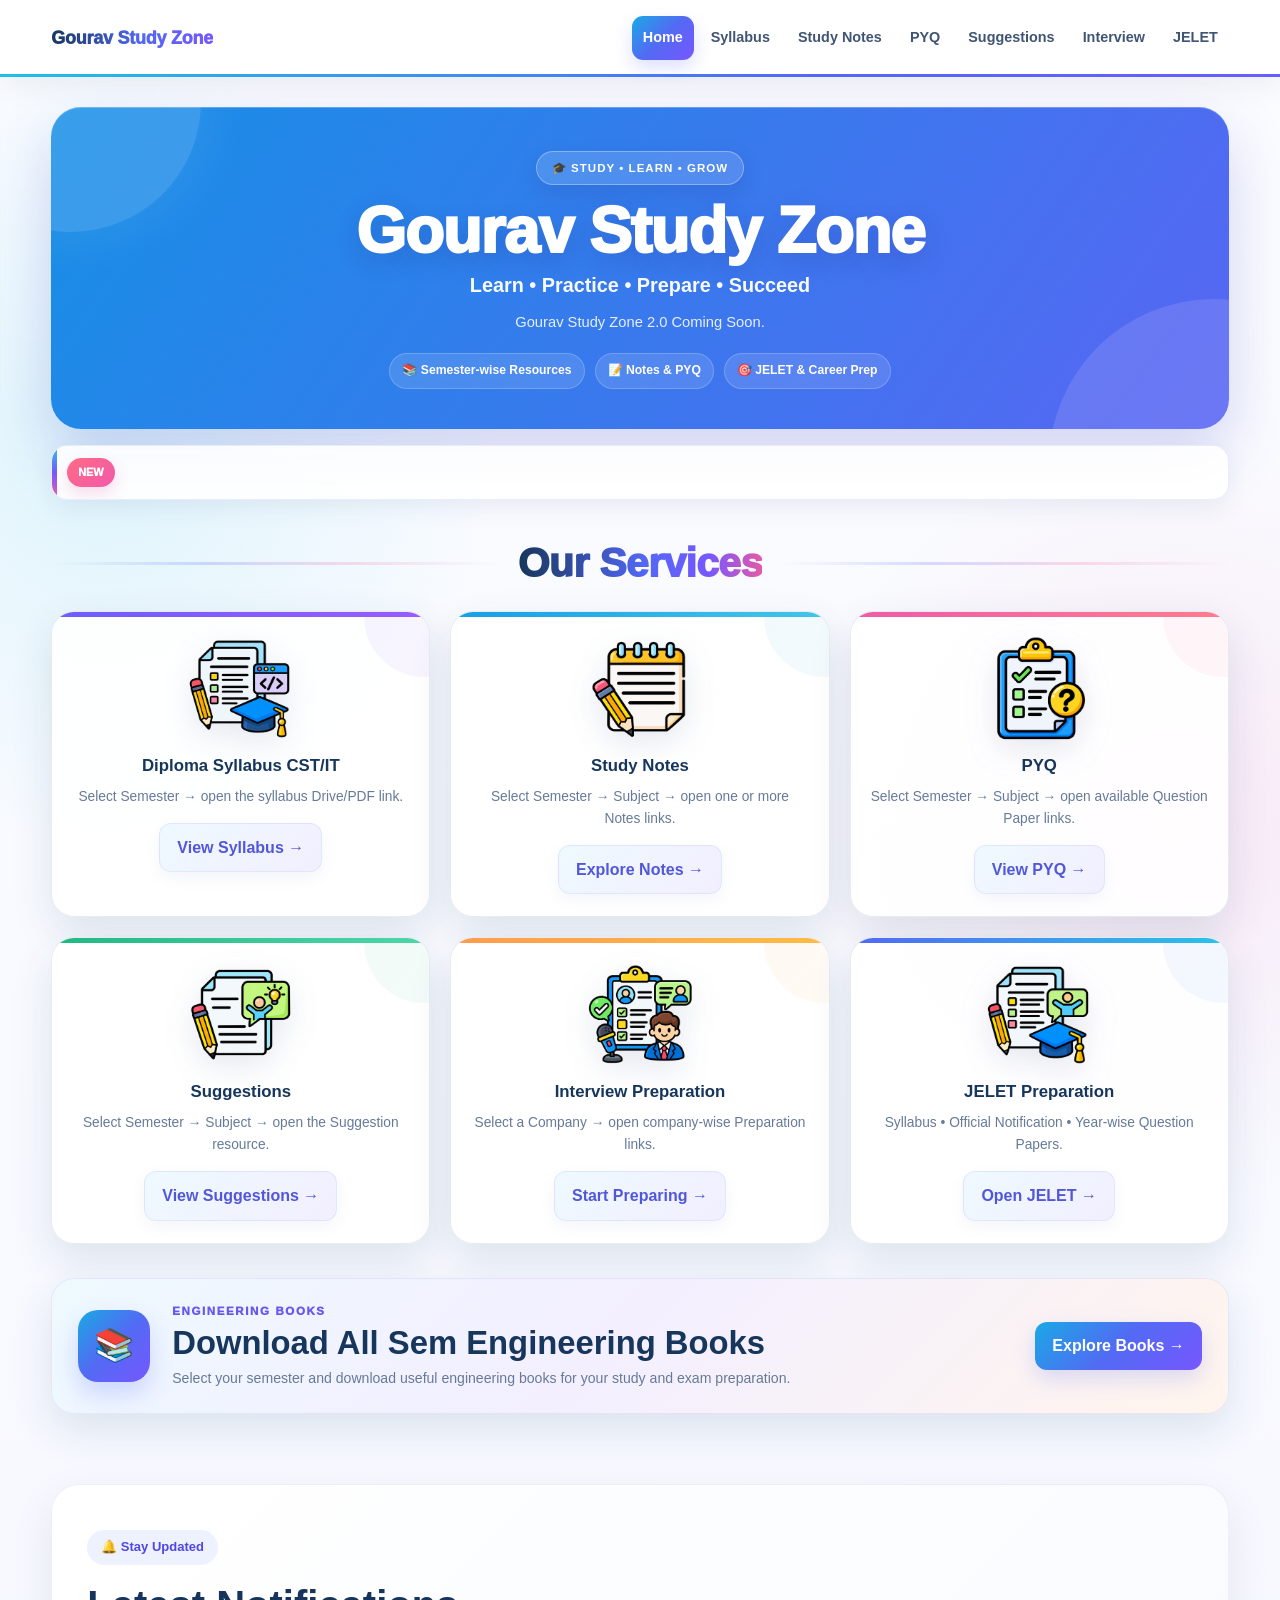
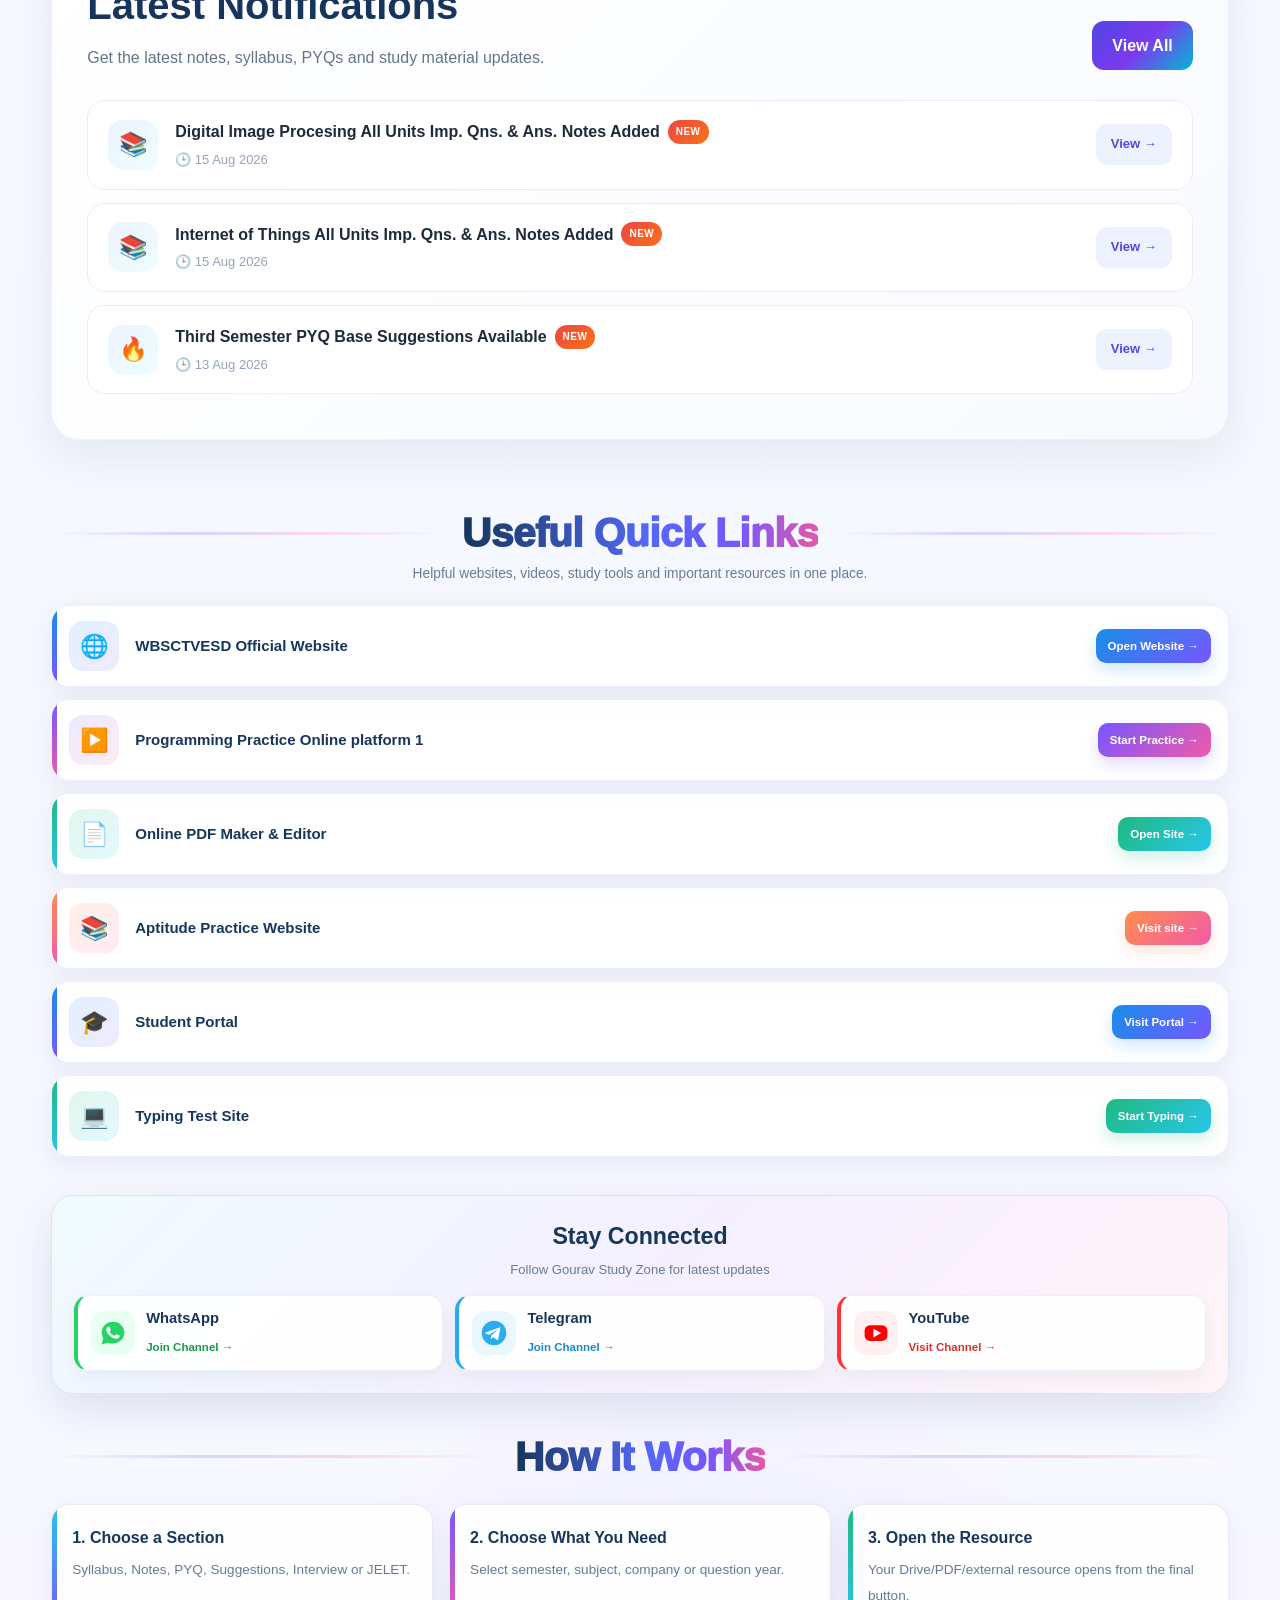
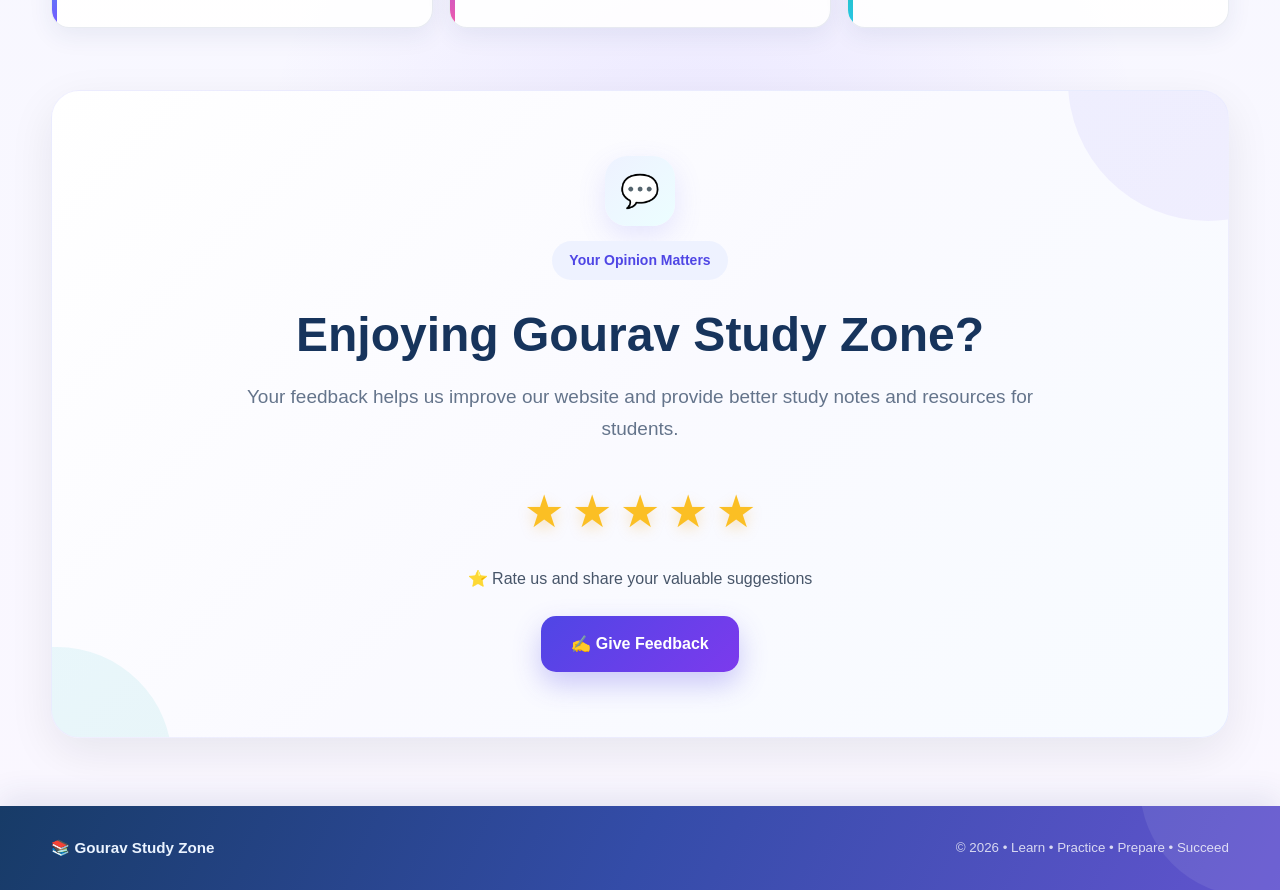
==== commit 1a6e1e30: "Update description for Gourav Study Zone" ====
--- a/index.html
+++ b/index.html
@@ -28,7 +28,7 @@
     <span class="hero-badge">🎓 STUDY • LEARN • GROW</span>
     <h1>Gourav Study Zone</h1>
     <p class="lead">Learn • Practice • Prepare • Succeed</p>
-    <p class="desc">A student-friendly resource hub for Diploma CST/IT syllabus, study notes, previous year questions, exam suggestions, interview preparation and JELET resources.</p>
+    <p class="desc"> Gourav Study Zone 2.0 Coming Soon.</p>
     <div class="hero-highlights">
       <span>📚 Semester-wise Resources</span>
       <span>📝 Notes & PYQ</span>
--- a/style.css
+++ b/style.css
@@ -796,3 +796,1373 @@
   .hero-highlights span{font-size:.68rem;padding:6px 9px}
   .footer-inner{justify-content:center;text-align:center}
 }
+
+/* =====================================================
+   GOURAV STUDY ZONE
+   WEBSITE REVIEW + GOOGLE FORM POPUP
+===================================================== */
+
+
+/* =====================================================
+   REVIEW SECTION
+===================================================== */
+
+.gsz-review-section{
+
+    width:100%;
+
+    margin:0;
+
+    padding:20px 0;
+
+    box-sizing:border-box;
+
+}
+
+
+/* =====================================================
+   FULL WIDTH REVIEW CARD
+===================================================== */
+
+.gsz-review-card{
+
+    position:relative;
+
+    overflow:hidden;
+
+    width:100%;
+
+    max-width:none;
+
+    margin:0;
+
+    padding:65px 35px;
+
+    text-align:center;
+
+    background:
+        linear-gradient(
+            135deg,
+            #ffffff 0%,
+            #fafaff 50%,
+            #f7fbff 100%
+        );
+
+    border:
+        1px solid
+        rgba(99,102,241,.10);
+
+    border-radius:28px;
+
+    box-shadow:
+        0 15px 45px
+        rgba(15,23,42,.08);
+
+    box-sizing:border-box;
+
+}
+
+
+/* Decorative Glow - Right */
+
+.gsz-review-card::before{
+
+    content:"";
+
+    position:absolute;
+
+    width:280px;
+    height:280px;
+
+    top:-150px;
+    right:-120px;
+
+    border-radius:50%;
+
+    background:
+        linear-gradient(
+            135deg,
+            #6366f1,
+            #8b5cf6
+        );
+
+    opacity:.08;
+
+    pointer-events:none;
+
+}
+
+
+/* Decorative Glow - Left */
+
+.gsz-review-card::after{
+
+    content:"";
+
+    position:absolute;
+
+    width:230px;
+    height:230px;
+
+    bottom:-140px;
+    left:-110px;
+
+    border-radius:50%;
+
+    background:
+        linear-gradient(
+            135deg,
+            #06b6d4,
+            #14b8a6
+        );
+
+    opacity:.08;
+
+    pointer-events:none;
+
+}
+
+
+/* =====================================================
+   REVIEW ICON
+===================================================== */
+
+.gsz-review-icon{
+
+    position:relative;
+
+    z-index:2;
+
+    display:flex;
+
+    align-items:center;
+    justify-content:center;
+
+    width:70px;
+    height:70px;
+
+    margin:
+        0 auto 15px;
+
+    font-size:32px;
+
+    border-radius:22px;
+
+    background:
+        linear-gradient(
+            135deg,
+            #eef2ff,
+            #ecfeff
+        );
+
+    box-shadow:
+        0 10px 28px
+        rgba(99,102,241,.15);
+
+    animation:
+        gszIconFloat
+        3s ease-in-out infinite;
+
+}
+
+
+@keyframes gszIconFloat{
+
+    0%,
+    100%{
+        transform:
+            translateY(0);
+    }
+
+    50%{
+        transform:
+            translateY(-7px);
+    }
+
+}
+
+
+/* =====================================================
+   BADGE
+===================================================== */
+
+.gsz-review-badge{
+
+    position:relative;
+
+    z-index:2;
+
+    display:inline-block;
+
+    padding:
+        8px 17px;
+
+    margin-bottom:18px;
+
+    border-radius:30px;
+
+    background:#eef2ff;
+
+    color:#4f46e5;
+
+    font-size:14px;
+
+    font-weight:700;
+
+}
+
+
+/* =====================================================
+   HEADING
+===================================================== */
+
+.gsz-review-card h2{
+
+    position:relative;
+
+    z-index:2;
+
+    margin:
+        8px 0 18px;
+
+    color:#17345c;
+
+    font-size:
+        clamp(
+            28px,
+            4vw,
+            48px
+        );
+
+    line-height:1.2;
+
+    font-weight:800;
+
+}
+
+
+/* =====================================================
+   DESCRIPTION
+===================================================== */
+
+.gsz-review-description{
+
+    position:relative;
+
+    z-index:2;
+
+    width:100%;
+
+    max-width:850px;
+
+    margin:
+        0 auto;
+
+    color:#64748b;
+
+    font-size:
+        clamp(
+            15px,
+            2vw,
+            19px
+        );
+
+    line-height:1.7;
+
+}
+
+
+/* =====================================================
+   ANIMATED STARS
+===================================================== */
+
+.gsz-stars{
+
+    position:relative;
+
+    z-index:2;
+
+    display:flex;
+
+    align-items:center;
+    justify-content:center;
+
+    gap:8px;
+
+    margin:
+        30px 0 18px;
+
+}
+
+
+.gsz-stars span{
+
+    display:inline-block;
+
+    color:#fbbf24;
+
+    font-size:
+        clamp(
+            32px,
+            5vw,
+            45px
+        );
+
+    text-shadow:
+        0 5px 14px
+        rgba(245,158,11,.25);
+
+    animation:
+        gszStarAnimation
+        2s ease-in-out infinite;
+
+}
+
+
+.gsz-stars span:nth-child(1){
+    animation-delay:0s;
+}
+
+.gsz-stars span:nth-child(2){
+    animation-delay:.12s;
+}
+
+.gsz-stars span:nth-child(3){
+    animation-delay:.24s;
+}
+
+.gsz-stars span:nth-child(4){
+    animation-delay:.36s;
+}
+
+.gsz-stars span:nth-child(5){
+    animation-delay:.48s;
+}
+
+
+@keyframes gszStarAnimation{
+
+    0%,
+    100%{
+
+        transform:
+            translateY(0)
+            scale(1);
+
+    }
+
+    50%{
+
+        transform:
+            translateY(-7px)
+            scale(1.08);
+
+    }
+
+}
+
+
+/* =====================================================
+   SMALL TEXT
+===================================================== */
+
+.gsz-small-text{
+
+    position:relative;
+
+    z-index:2;
+
+    margin:
+        0 0 25px;
+
+    color:#475569;
+
+    font-size:
+        clamp(
+            14px,
+            2vw,
+            16px
+        );
+
+}
+
+
+/* =====================================================
+   GIVE FEEDBACK BUTTON
+===================================================== */
+
+.gsz-feedback-btn{
+
+    position:relative;
+
+    z-index:2;
+
+    display:inline-flex;
+
+    align-items:center;
+    justify-content:center;
+
+    gap:8px;
+
+    padding:
+        15px 30px;
+
+    border:0;
+
+    border-radius:15px;
+
+    cursor:pointer;
+
+    color:white;
+
+    font-size:16px;
+
+    font-weight:700;
+
+    background:
+        linear-gradient(
+            135deg,
+            #4f46e5,
+            #7c3aed,
+            #06b6d4
+        );
+
+    background-size:
+        200% 200%;
+
+    box-shadow:
+        0 12px 28px
+        rgba(79,70,229,.28);
+
+    transition:
+        transform .3s ease,
+        box-shadow .3s ease;
+
+    animation:
+        gszButtonGradient
+        5s ease infinite;
+
+}
+
+
+@keyframes gszButtonGradient{
+
+    0%{
+        background-position:
+            0% 50%;
+    }
+
+    50%{
+        background-position:
+            100% 50%;
+    }
+
+    100%{
+        background-position:
+            0% 50%;
+    }
+
+}
+
+
+.gsz-feedback-btn:hover{
+
+    transform:
+        translateY(-4px);
+
+    box-shadow:
+        0 18px 36px
+        rgba(79,70,229,.35);
+
+}
+
+
+.gsz-feedback-btn:active{
+
+    transform:
+        scale(.97);
+
+}
+
+
+/* =====================================================
+   GOOGLE FORM MODAL
+===================================================== */
+
+.gsz-modal{
+
+    position:fixed;
+
+    inset:0;
+
+    z-index:999999;
+
+    display:flex;
+
+    align-items:center;
+    justify-content:center;
+
+    padding:15px;
+
+    opacity:0;
+
+    visibility:hidden;
+
+    transition:
+        opacity .3s ease,
+        visibility .3s ease;
+
+}
+
+
+/* Modal Active */
+
+.gsz-modal.active{
+
+    opacity:1;
+
+    visibility:visible;
+
+}
+
+
+/* =====================================================
+   DARK OVERLAY
+===================================================== */
+
+.gsz-modal-overlay{
+
+    position:absolute;
+
+    inset:0;
+
+    background:
+        rgba(15,23,42,.76);
+
+    backdrop-filter:
+        blur(7px);
+
+}
+
+
+/* =====================================================
+   MODAL BOX
+===================================================== */
+
+.gsz-modal-box{
+
+    position:relative;
+
+    z-index:2;
+
+    width:100%;
+
+    max-width:900px;
+
+    height:94vh;
+
+    max-height:94vh;
+
+    display:flex;
+
+    flex-direction:column;
+
+    overflow:hidden;
+
+    background:#ffffff;
+
+    border-radius:24px;
+
+    box-shadow:
+        0 30px 100px
+        rgba(0,0,0,.38);
+
+    transform:
+        translateY(30px)
+        scale(.96);
+
+    transition:
+        transform .35s
+        cubic-bezier(
+            .2,
+            .8,
+            .2,
+            1
+        );
+
+}
+
+
+/* Open Animation */
+
+.gsz-modal.active
+.gsz-modal-box{
+
+    transform:
+        translateY(0)
+        scale(1);
+
+}
+
+
+/* =====================================================
+   MODAL HEADER
+===================================================== */
+
+.gsz-modal-header{
+
+    flex-shrink:0;
+
+    display:flex;
+
+    align-items:center;
+
+    justify-content:
+        space-between;
+
+    gap:15px;
+
+    padding:
+        17px 22px;
+
+    border-bottom:
+        1px solid #e2e8f0;
+
+    background:
+        linear-gradient(
+            135deg,
+            #f8fafc,
+            #eef2ff
+        );
+
+}
+
+
+.gsz-modal-label{
+
+    display:block;
+
+    margin-bottom:3px;
+
+    color:#6366f1;
+
+    font-size:12px;
+
+    font-weight:700;
+
+}
+
+
+.gsz-modal-header h3{
+
+    margin:0;
+
+    color:#172033;
+
+    font-size:
+        clamp(
+            19px,
+            3vw,
+            25px
+        );
+
+}
+
+
+/* =====================================================
+   CLOSE BUTTON
+===================================================== */
+
+.gsz-close-btn{
+
+    flex-shrink:0;
+
+    display:flex;
+
+    align-items:center;
+    justify-content:center;
+
+    width:43px;
+    height:43px;
+
+    padding:0;
+
+    border:0;
+
+    border-radius:50%;
+
+    cursor:pointer;
+
+    background:#ffffff;
+
+    color:#475569;
+
+    font-size:28px;
+
+    line-height:1;
+
+    box-shadow:
+        0 5px 18px
+        rgba(15,23,42,.12);
+
+    transition:
+        all .25s ease;
+
+}
+
+
+.gsz-close-btn:hover{
+
+    color:white;
+
+    background:#ef4444;
+
+    transform:
+        rotate(90deg);
+
+}
+
+
+/* =====================================================
+   GOOGLE FORM AREA
+===================================================== */
+
+.gsz-form-wrapper{
+
+    flex:1;
+
+    width:100%;
+
+    overflow-y:auto;
+
+    overflow-x:hidden;
+
+    background:#f8fafc;
+
+    -webkit-overflow-scrolling:touch;
+
+}
+
+
+.gsz-form-wrapper iframe{
+
+    display:block;
+
+    width:100%;
+
+    height:2381px;
+
+    border:0;
+
+    background:#f8fafc;
+
+}
+
+
+/* =====================================================
+   STOP MAIN PAGE SCROLL WHEN POPUP IS OPEN
+===================================================== */
+
+body.gsz-modal-open{
+
+    overflow:hidden;
+
+}
+
+
+/* =====================================================
+   TABLET
+===================================================== */
+
+@media(max-width:768px){
+
+    .gsz-review-section{
+
+        padding:
+            15px 0;
+
+    }
+
+
+    .gsz-review-card{
+
+        padding:
+            50px 22px;
+
+        border-radius:24px;
+
+    }
+
+
+    .gsz-review-description{
+
+        max-width:650px;
+
+    }
+
+}
+
+
+/* =====================================================
+   MOBILE
+===================================================== */
+
+@media(max-width:600px){
+
+    .gsz-review-section{
+
+        width:100%;
+
+        padding:
+            10px 0;
+
+    }
+
+
+    .gsz-review-card{
+
+        width:100%;
+
+        max-width:none;
+
+        padding:
+            40px 17px;
+
+        border-radius:20px;
+
+    }
+
+
+    .gsz-review-icon{
+
+        width:60px;
+
+        height:60px;
+
+        font-size:27px;
+
+    }
+
+
+    .gsz-review-badge{
+
+        font-size:12px;
+
+    }
+
+
+    .gsz-stars{
+
+        gap:4px;
+
+        margin:
+            25px 0 15px;
+
+    }
+
+
+    .gsz-feedback-btn{
+
+        width:100%;
+
+        max-width:330px;
+
+        padding:
+            15px 18px;
+
+    }
+
+
+    /* Mobile Popup */
+
+    .gsz-modal{
+
+        padding:6px;
+
+    }
+
+
+    .gsz-modal-box{
+
+        width:100%;
+
+        height:97vh;
+
+        max-height:97vh;
+
+        border-radius:17px;
+
+    }
+
+
+    .gsz-modal-header{
+
+        padding:
+            14px 14px;
+
+    }
+
+
+    .gsz-close-btn{
+
+        width:39px;
+
+        height:39px;
+
+        font-size:25px;
+
+    }
+
+
+    .gsz-form-wrapper iframe{
+
+        width:100%;
+
+        height:2381px;
+
+    }
+
+}
+
+
+/* =====================================================
+   REDUCE ANIMATION IF USER PREFERS
+===================================================== */
+
+@media(prefers-reduced-motion:reduce){
+
+    .gsz-review-icon,
+    .gsz-stars span,
+    .gsz-feedback-btn{
+
+        animation:none;
+
+    }
+
+}
+
+/* =========================================
+   GOURAV STUDY ZONE - NOTIFICATIONS
+========================================= */
+
+.gsz-notification-section{
+
+    width:100%;
+
+    padding:30px 0;
+
+}
+
+
+.gsz-notification-container{
+
+    width:100%;
+
+    padding:45px 35px;
+
+    background:
+        linear-gradient(
+            135deg,
+            #ffffff,
+            #f8faff
+        );
+
+    border-radius:28px;
+
+    border:
+        1px solid rgba(99,102,241,.10);
+
+    box-shadow:
+        0 15px 45px rgba(15,23,42,.08);
+
+}
+
+
+/* Header */
+
+.gsz-notification-header{
+
+    display:flex;
+
+    align-items:flex-end;
+
+    justify-content:space-between;
+
+    gap:25px;
+
+    margin-bottom:30px;
+
+}
+
+
+.gsz-notification-label{
+
+    display:inline-block;
+
+    margin-bottom:8px;
+
+    padding:7px 14px;
+
+    border-radius:30px;
+
+    background:#eef2ff;
+
+    color:#4f46e5;
+
+    font-size:13px;
+
+    font-weight:700;
+
+}
+
+
+.gsz-notification-header h2{
+
+    margin:0 0 8px;
+
+    color:#17345c;
+
+    font-size:
+        clamp(27px,4vw,40px);
+
+}
+
+
+.gsz-notification-header p{
+
+    margin:0;
+
+    color:#64748b;
+
+    line-height:1.6;
+
+}
+
+
+/* Notification List */
+
+.gsz-notification-list{
+
+    display:flex;
+
+    flex-direction:column;
+
+    gap:13px;
+
+}
+
+
+/* Single Notification */
+
+.gsz-notification-item{
+
+    position:relative;
+
+    display:flex;
+
+    align-items:center;
+
+    gap:17px;
+
+    padding:18px 20px;
+
+    border-radius:18px;
+
+    background:#ffffff;
+
+    border:
+        1px solid #e8edf5;
+
+    transition:.3s ease;
+
+}
+
+
+.gsz-notification-item:hover{
+
+    transform:
+        translateY(-3px);
+
+    box-shadow:
+        0 12px 30px
+        rgba(15,23,42,.10);
+
+    border-color:
+        rgba(99,102,241,.25);
+
+}
+
+
+/* Icon */
+
+.gsz-notification-icon{
+
+    flex-shrink:0;
+
+    width:50px;
+    height:50px;
+
+    display:flex;
+
+    align-items:center;
+    justify-content:center;
+
+    border-radius:15px;
+
+    background:
+        linear-gradient(
+            135deg,
+            #eef2ff,
+            #ecfeff
+        );
+
+    font-size:23px;
+
+}
+
+
+/* Content */
+
+.gsz-notification-content{
+
+    flex:1;
+
+    min-width:0;
+
+}
+
+
+.gsz-notification-top{
+
+    display:flex;
+
+    align-items:center;
+
+    gap:8px;
+
+    margin-bottom:5px;
+
+}
+
+
+.gsz-notification-title{
+
+    margin:0;
+
+    color:#1e293b;
+
+    font-size:16px;
+
+    font-weight:700;
+
+}
+
+
+.gsz-notification-date{
+
+    margin:5px 0 0;
+
+    color:#94a3b8;
+
+    font-size:13px;
+
+}
+
+
+/* NEW badge */
+
+.gsz-new-badge{
+
+    display:inline-block;
+
+    padding:4px 8px;
+
+    border-radius:20px;
+
+    color:#ffffff;
+
+    background:
+        linear-gradient(
+            135deg,
+            #ef4444,
+            #f97316
+        );
+
+    font-size:10px;
+
+    font-weight:800;
+
+    letter-spacing:.5px;
+
+    animation:
+        gszNewPulse
+        1.5s ease-in-out infinite;
+
+}
+
+
+@keyframes gszNewPulse{
+
+    0%,
+    100%{
+        transform:scale(1);
+    }
+
+    50%{
+        transform:scale(1.08);
+    }
+
+}
+
+
+/* View Button */
+
+.gsz-notification-link{
+
+    flex-shrink:0;
+
+    display:inline-flex;
+
+    align-items:center;
+
+    gap:5px;
+
+    padding:10px 15px;
+
+    border-radius:11px;
+
+    color:#4f46e5;
+
+    background:#eef2ff;
+
+    font-size:13px;
+
+    font-weight:700;
+
+    text-decoration:none;
+
+    transition:.25s ease;
+
+}
+
+
+.gsz-notification-link:hover{
+
+    color:#ffffff;
+
+    background:#4f46e5;
+
+}
+
+
+/* View All */
+
+.gsz-view-all-btn{
+
+    border:0;
+
+    padding:12px 20px;
+
+    border-radius:12px;
+
+    cursor:pointer;
+
+    color:white;
+
+    font-weight:700;
+
+    background:
+        linear-gradient(
+            135deg,
+            #4f46e5,
+            #7c3aed,
+            #06b6d4
+        );
+
+}
+
+
+/* Empty notification */
+
+.gsz-no-notification{
+
+    display:none;
+
+    padding:30px;
+
+    text-align:center;
+
+    color:#64748b;
+
+}
+
+
+/* =========================================
+   MOBILE
+========================================= */
+
+@media(max-width:650px){
+
+    .gsz-notification-section{
+
+        padding:15px 0;
+
+    }
+
+
+    .gsz-notification-container{
+
+        padding:
+            32px 16px;
+
+        border-radius:20px;
+
+    }
+
+
+    .gsz-notification-header{
+
+        align-items:flex-start;
+
+        flex-direction:column;
+
+        gap:15px;
+
+    }
+
+
+    .gsz-notification-item{
+
+        align-items:flex-start;
+
+        padding:
+            15px 14px;
+
+    }
+
+
+    .gsz-notification-icon{
+
+        width:44px;
+        height:44px;
+
+        font-size:20px;
+
+    }
+
+
+    .gsz-notification-top{
+
+        flex-wrap:wrap;
+
+    }
+
+
+    .gsz-notification-link{
+
+        padding:
+            9px 11px;
+
+    }
+
+}
